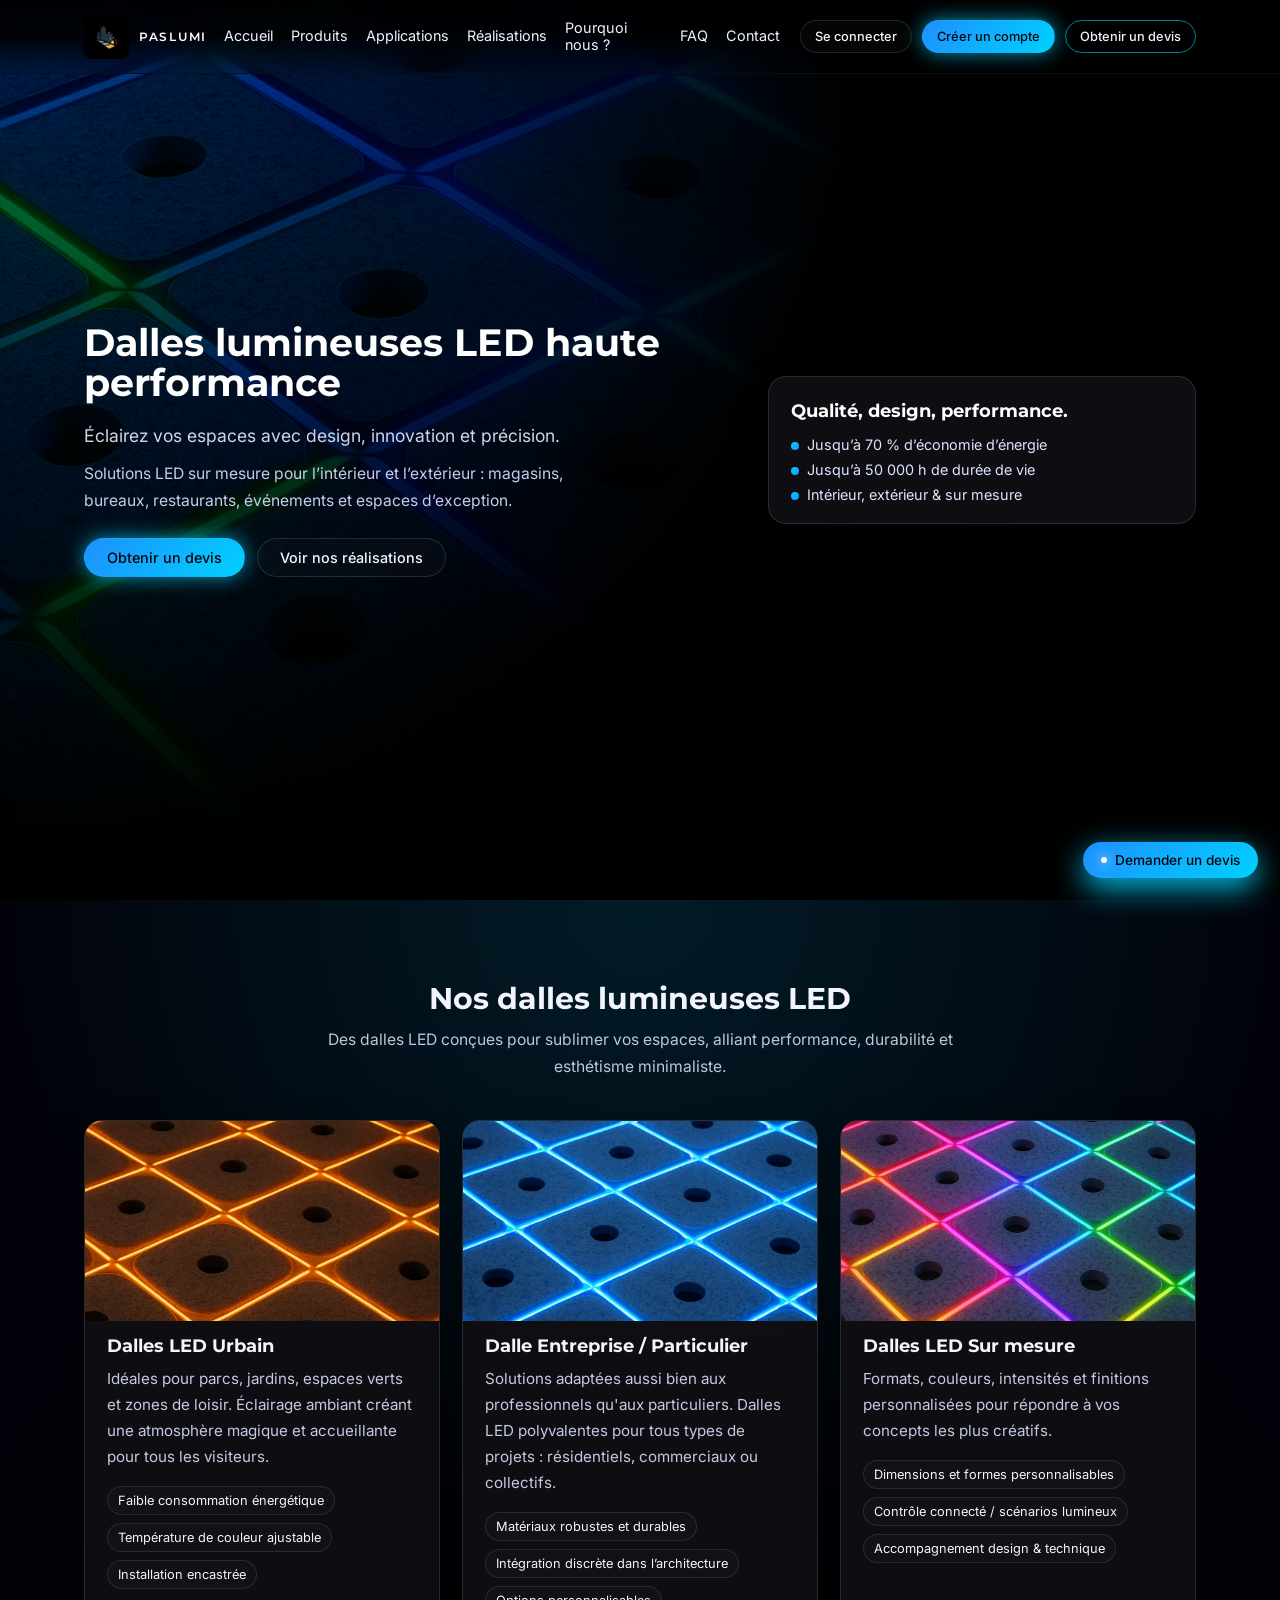
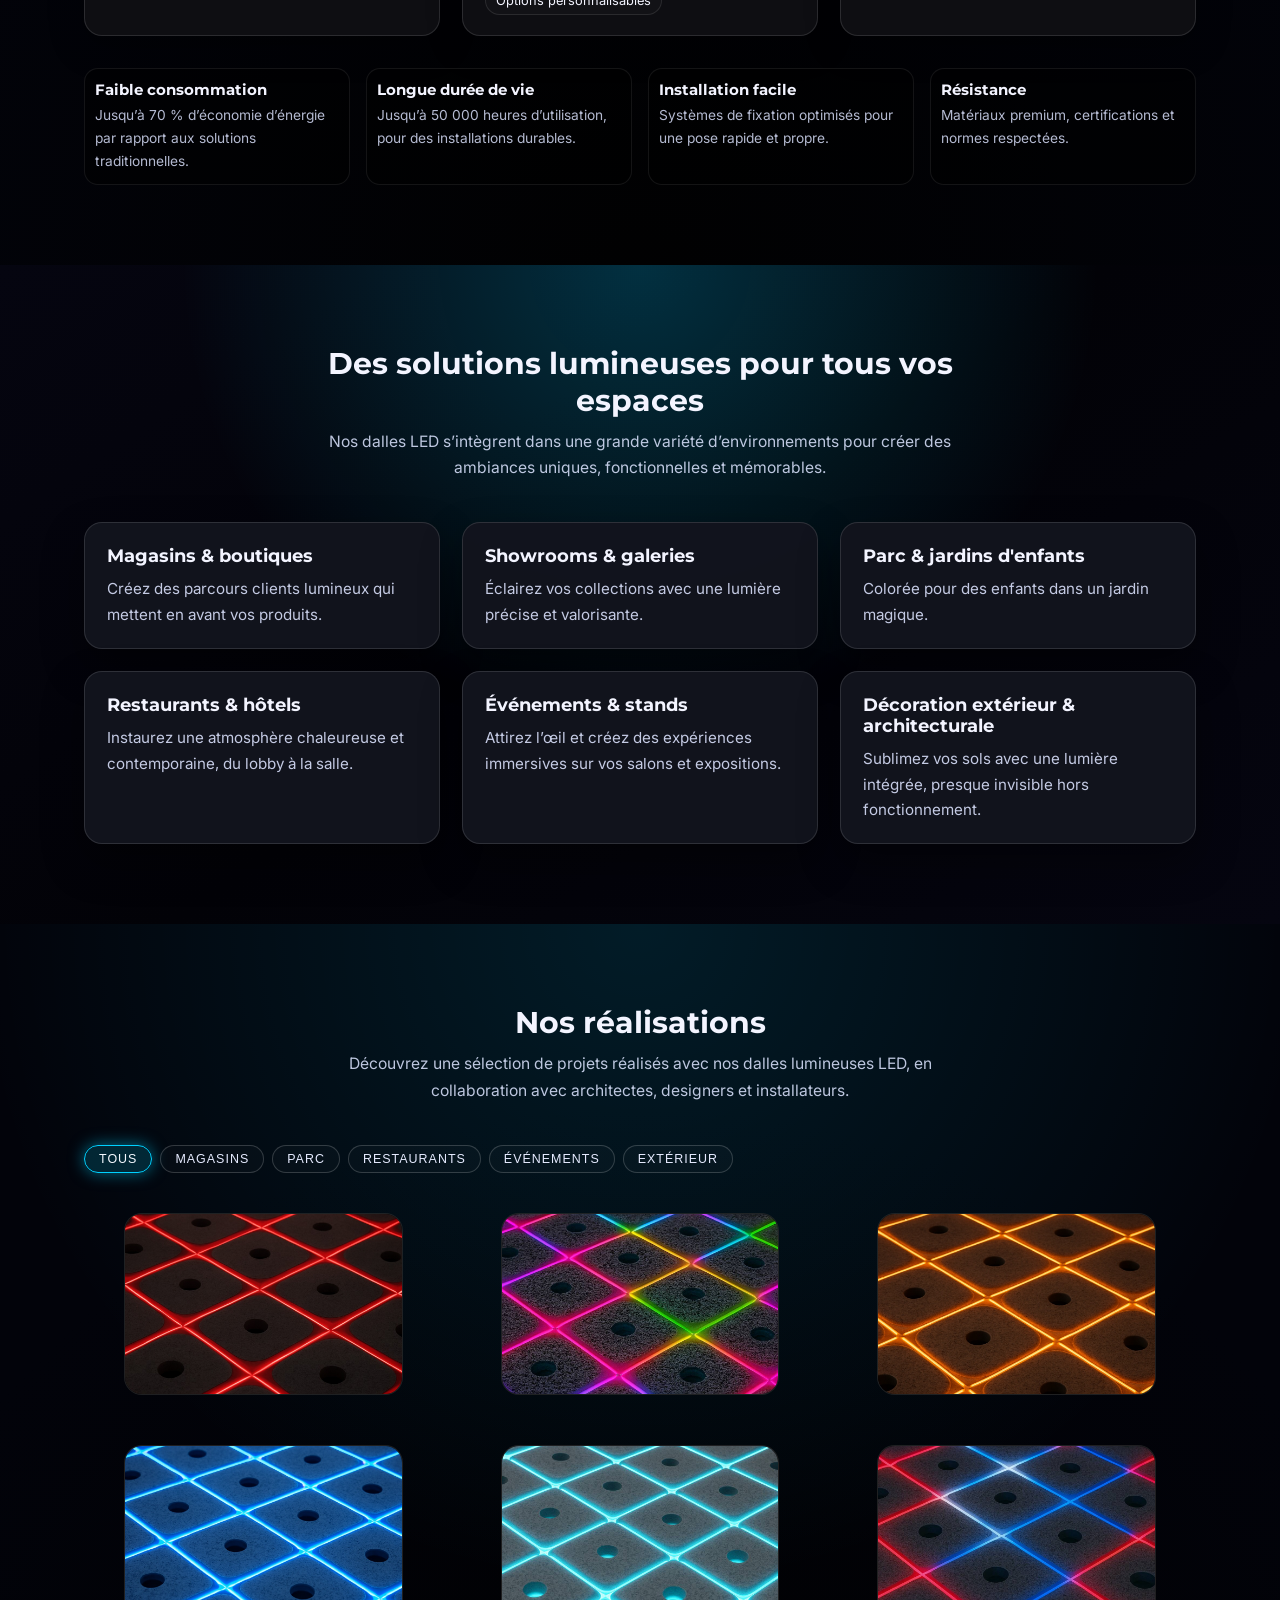
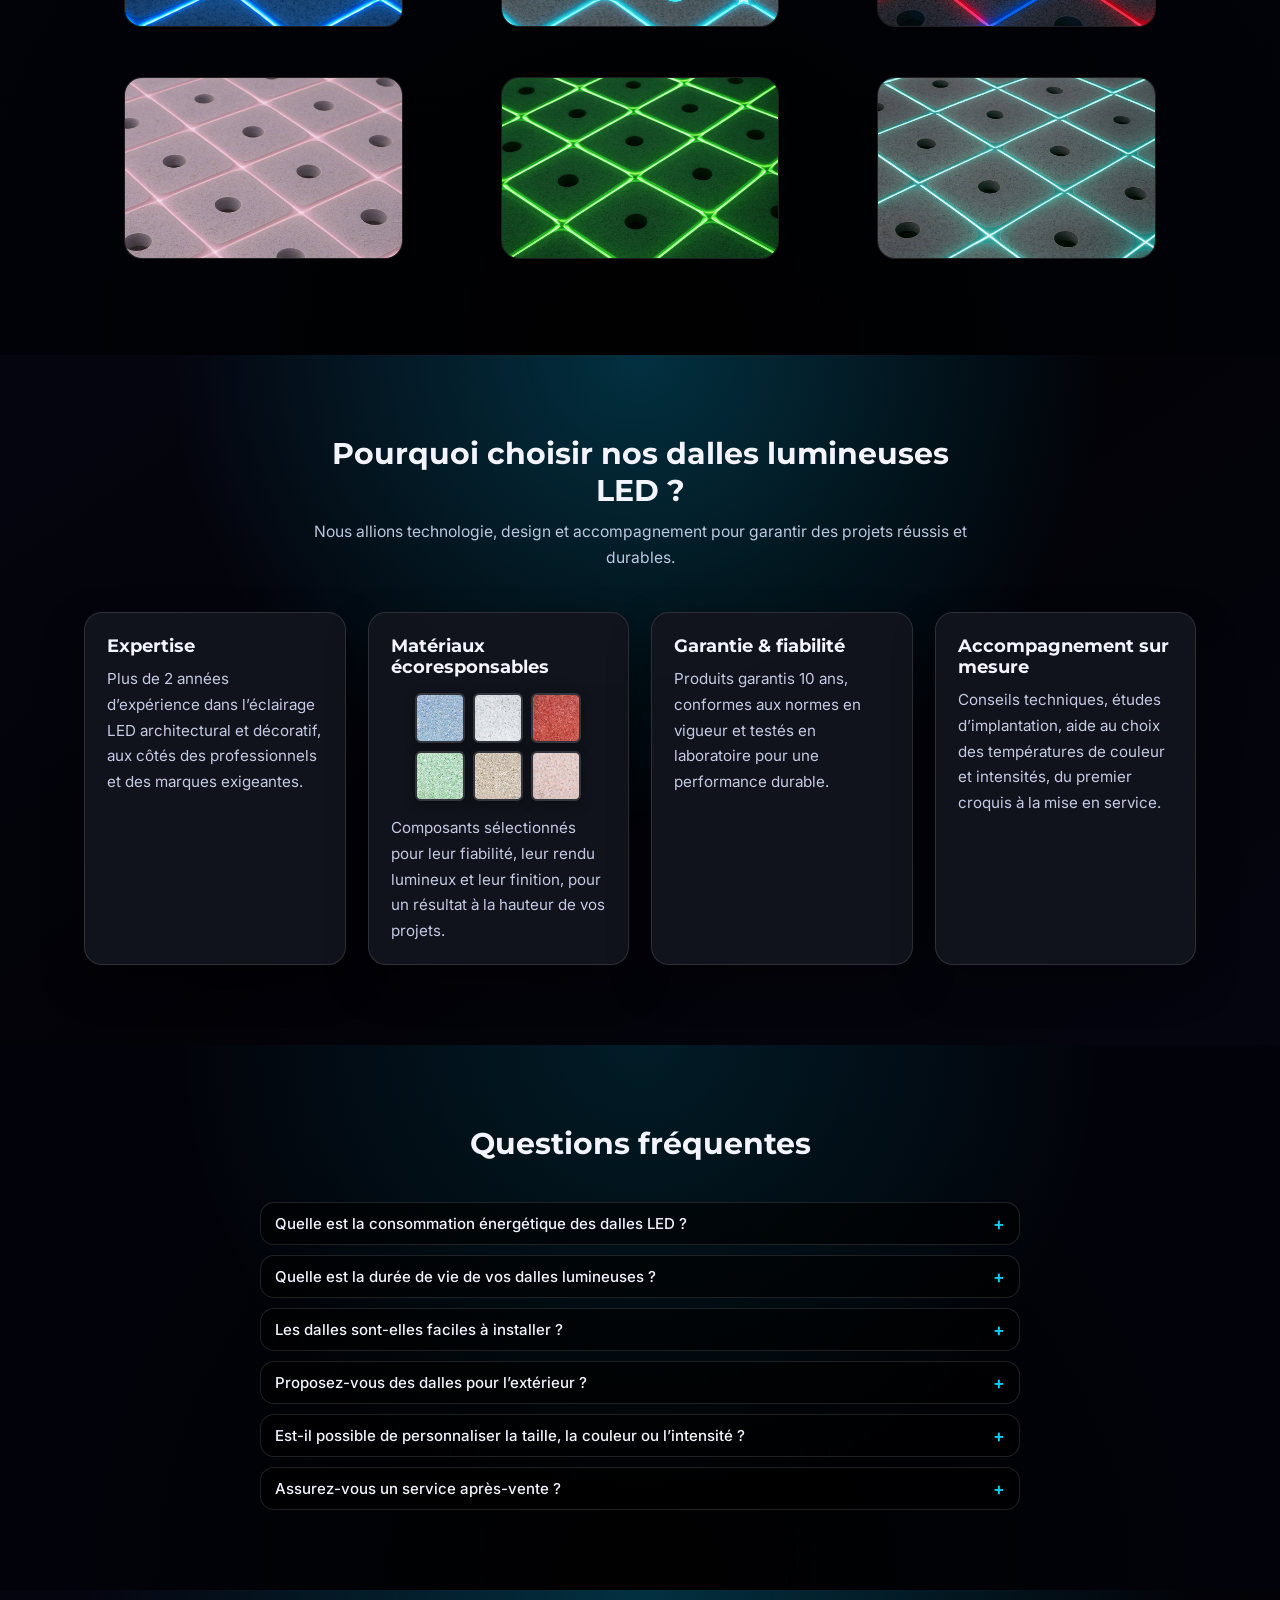
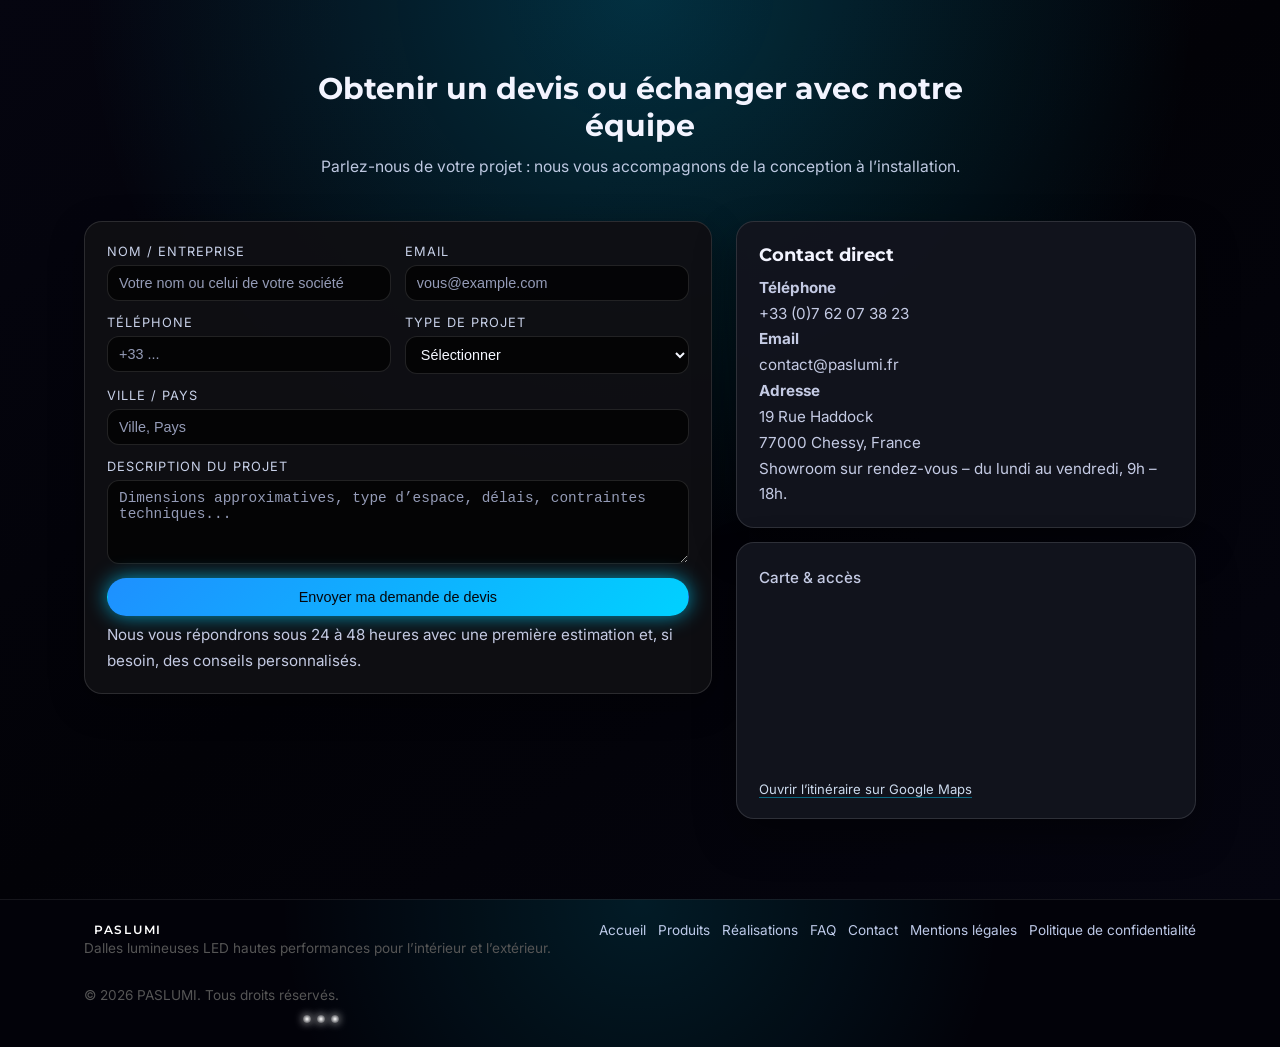
==== index.html @ 7cd40709 "swich repository" ====
<!DOCTYPE html>
<html lang="fr">
  <head>
    <meta charset="UTF-8" />
    <meta name="viewport" content="width=device-width, initial-scale=1.0" />
    <title>PASLUMI – Dalles lumineuses LED haute performance</title>
    <meta
      name="description"
      content="Dalles lumineuses LED haute performance pour l’intérieur et l’extérieur : design, innovation et économies d’énergie. Demandez votre devis sur mesure."
    />
    <link rel="preconnect" href="https://fonts.googleapis.com" />
    <link rel="preconnect" href="https://fonts.gstatic.com" crossorigin />
    <link
      href="https://fonts.googleapis.com/css2?family=Montserrat:wght@400;500;600;700&family=Inter:wght@300;400;500;600&display=swap"
      rel="stylesheet"
    />
    <link rel="stylesheet" href="styles.css" />
  </head>
  <body>
    <header class="site-header">
      <div class="container header-inner">
  <div class="logo">
        <img src="image/logov2.jpg" alt="PASLUMI Logo" class="logo-img" />
        <span class="logo-text">PASLUMI</span>
  </div>
        <nav class="main-nav">
          <a href="#hero">Accueil</a>
          <a href="#produits">Produits</a>
          <a href="#applications">Applications</a>
          <a href="#galerie">Réalisations</a>
          <a href="#pourquoi-nous">Pourquoi nous ?</a>
          <a href="#faq">FAQ</a>
          <a href="#contact">Contact</a>
          <div class="nav-actions">
            <a href="#" class="btn ghost full-width" data-auth-mode="login">Se connecter</a>
            <a href="#" class="btn primary full-width" data-auth-mode="signup">Créer un compte</a>
            <a href="#contact" class="btn primary-ghost full-width">Obtenir un devis</a>
          </div>
        </nav>
        <div class="header-actions">
          <a href="#" class="btn btn-small ghost" data-auth-mode="login">Se connecter</a>
          <a href="#" class="btn btn-small primary" data-auth-mode="signup">Créer un compte</a>
          <a href="#contact" class="btn btn-small primary-ghost">Obtenir un devis</a>
        </div>
        <button class="nav-toggle" aria-label="Ouvrir le menu">
          <span></span><span></span>
        </button>
      </div>
    </header>

    <main>
      <!-- Hero -->
      <section id="hero" class="hero">
        <div class="hero-overlay"></div>
        <div class="hero-media">
          <!-- Image suggestion: plafond de dalles LED modernes dans un showroom -->
        </div>
        <div class="container hero-content">
          <div class="hero-text">
            <h1>Dalles lumineuses LED haute performance</h1>
            <p class="hero-subtitle">
              Éclairez vos espaces avec design, innovation et précision.
            </p>
            <p class="hero-body">
              Solutions LED sur mesure pour l’intérieur et l’extérieur : magasins, bureaux,
              restaurants, événements et espaces d’exception.
            </p>
            <div class="hero-actions">
              <a href="#contact" class="btn primary">Obtenir un devis</a>
              <a href="#galerie" class="btn ghost">Voir nos réalisations</a>
            </div>
          </div>
          <div class="hero-highlight card">
            <h2>Qualité, design, performance.</h2>
            <ul>
              <li>Jusqu’à 70 % d’économie d’énergie</li>
              <li>Jusqu’à 50&nbsp;000 h de durée de vie</li>
              <li>Intérieur, extérieur &amp; sur mesure</li>
            </ul>
          </div>
        </div>
      </section>

      <!-- Produits -->
      <section id="produits" class="section">
        <div class="container">
          <header class="section-header">
            <h2>Nos dalles lumineuses LED</h2>
            <p>
              Des dalles LED conçues pour sublimer vos espaces, alliant performance, durabilité
              et esthétisme minimaliste.
            </p>
          </header>

          <div class="grid cards-3">
            <article class="card reveal">
              <div
                class="product-image"
                style="background-image: url('image/dalle-orange.jpg');"
              ></div>
              <h3>Dalles LED Urbain</h3>
              <p>
                Idéales pour parcs, jardins, espaces verts et zones de loisir. Éclairage
                ambiant créant une atmosphère magique et accueillante pour tous les visiteurs.
              </p>
              <ul class="pill-list">
                <li>Faible consommation énergétique</li>
                <li>Température de couleur ajustable</li>
                <li>Installation encastrée</li>
              </ul>
            </article>

            <article class="card reveal">
              <div
                class="product-image"
                style="background-image: url('image/dalle-bleu.jpg');"
              ></div>
              <h3>Dalle Entreprise / Particulier</h3>
              <p>
                Solutions adaptées aussi bien aux professionnels qu'aux particuliers. Dalles LED
                polyvalentes pour tous types de projets : résidentiels, commerciaux ou collectifs.
              </p>
              <ul class="pill-list">
                <li>Matériaux robustes et durables</li>
                <li>Intégration discrète dans l’architecture</li>
                <li>Options personnalisables</li>
              </ul>
            </article>

            <article class="card reveal">
              <div
                class="product-image"
                style="background-image: url('image/dalles-multicolor.jpg');"
              ></div>
              <h3>Dalles LED Sur mesure</h3>
              <p>
                Formats, couleurs, intensités et finitions personnalisées pour répondre à vos
                concepts les plus créatifs.
              </p>
              <ul class="pill-list">
                <li>Dimensions et formes personnalisables</li>
                <li>Contrôle connecté / scénarios lumineux</li>
                <li>Accompagnement design &amp; technique</li>
              </ul>
            </article>
          </div>

          <div class="advantages reveal">
            <div class="adv-item">
              <h4>Faible consommation</h4>
              <p>Jusqu’à 70 % d’économie d’énergie par rapport aux solutions traditionnelles.</p>
            </div>
            <div class="adv-item">
              <h4>Longue durée de vie</h4>
              <p>Jusqu’à 50&nbsp;000 heures d’utilisation, pour des installations durables.</p>
            </div>
            <div class="adv-item">
              <h4>Installation facile</h4>
              <p>Systèmes de fixation optimisés pour une pose rapide et propre.</p>
            </div>
            <div class="adv-item">
              <h4>Résistance</h4>
              <p>Matériaux premium, certifications et normes respectées.</p>
            </div>
          </div>
        </div>
      </section>

      <!-- Applications -->
      <section id="applications" class="section section-alt">
        <div class="container">
          <header class="section-header">
            <h2>Des solutions lumineuses pour tous vos espaces</h2>
            <p>
              Nos dalles LED s’intègrent dans une grande variété d’environnements pour créer des
              ambiances uniques, fonctionnelles et mémorables.
            </p>
          </header>

          <div class="grid cards-3">
            <article class="card soft reveal">
              <h3>Magasins &amp; boutiques</h3>
              <p>Créez des parcours clients lumineux qui mettent en avant vos produits.</p>
            </article>
            <article class="card soft reveal">
              <h3>Showrooms &amp; galeries</h3>
              <p>Éclairez vos collections avec une lumière précise et valorisante.</p>
            </article>
            <article class="card soft reveal">
              <h3>Parc &amp; jardins d'enfants</h3>
              <p>Colorée pour des enfants dans un jardin magique.</p>
            </article>
            <article class="card soft reveal">
              <h3>Restaurants &amp; hôtels</h3>
              <p>Instaurez une atmosphère chaleureuse et contemporaine, du lobby à la salle.</p>
            </article>
            <article class="card soft reveal">
              <h3>Événements &amp; stands</h3>
              <p>Attirez l’œil et créez des expériences immersives sur vos salons et expositions.</p>
            </article>
            <article class="card soft reveal">
              <h3>Décoration extérieur &amp; architecturale</h3>
              <p>
                Sublimez vos sols avec une lumière intégrée, presque invisible hors
                fonctionnement.
              </p>
            </article>
          </div>
        </div>
      </section>

      <!-- Galerie -->
      <section id="galerie" class="section">
        <div class="container">
          <header class="section-header">
            <h2>Nos réalisations</h2>
            <p>
              Découvrez une sélection de projets réalisés avec nos dalles lumineuses LED, en
              collaboration avec architectes, designers et installateurs.
            </p>
          </header>

          <div class="gallery-filters">
            <button class="filter-btn active" data-filter="all">Tous</button>
            <button class="filter-btn" data-filter="magasins">Magasins</button>
            <button class="filter-btn" data-filter="parc">Parc</button>
            <button class="filter-btn" data-filter="restaurants">Restaurants</button>
            <button class="filter-btn" data-filter="evenements">Événements</button>
            <button class="filter-btn" data-filter="exterieur">Extérieur</button>
          </div>

          <div class="gallery-grid">
            <!-- Image suggestions are described in alt texts -->
            <figure class="gallery-item reveal" data-category="magasins">
              <div class="gallery-img" style="background-image: url('image/dalle-rouge.jpg');"></div>
              <figcaption>
                <h3>Concept store </h3>
                <p>Dalles LED encastrée</p>
              </figcaption>
            </figure>
            <figure class="gallery-item reveal" data-category="parc">
              <div class="gallery-img" style="background-image: url('image/dalles-colorful.jpg');"></div>
              <figcaption>
                <h3>jardin d'enfants </h3>
                <p>Dalles LED Intérieur – Open space</p>
              </figcaption>
            </figure>
            <figure class="gallery-item reveal" data-category="restaurants">
              <div class="gallery-img" style="background-image: url('image/dalle-orange.jpg');"></div>
              <figcaption>
                <h3>Parc </h3>
                <p>Dalles LED Extérieur – Ambiance chaleureuse</p>
              </figcaption>
            </figure>
            <figure class="gallery-item reveal" data-category="restaurants">
              <div class="gallery-img" style="background-image: url('image/dalle-bleu.jpg');"></div>
              <figcaption>
                <h3>Restaurant contemporain </h3>
                <p>Dalles LED Extérieur – Ambiance bleu électrique</p>
              </figcaption>
            </figure>
            <figure class="gallery-item reveal" data-category="evenements">
              <div class="gallery-img" style="background-image: url('image/dalles-bleu-clair.jpg');"></div>
              <figcaption>
                <h3>Stand événementiel</h3>
                <p>Dalles LED Sur Mesure – Structure immersive</p>
              </figcaption>
            </figure>
            <figure class="gallery-item reveal" data-category="evenements">
              <div class="gallery-img" style="background-image: url('image/dalles-bleue-blanc-rouge.jpg');"></div>
              <figcaption>
                <h3>Événement – Ambiance fuchsia</h3>
                <p>Dalles LED Sur Mesure – Éclairage dynamique</p>
              </figcaption>
            </figure>
            <figure class="gallery-item reveal" data-category="evenements">
              <div class="gallery-img" style="background-image: url('image/dalles-rose.jpg');"></div>
              <figcaption>
                <h3>Événement – Ambiance rose</h3>
                <p>Dalles LED Sur Mesure – Atmosphère douce</p>
              </figcaption>
            </figure>
            <figure class="gallery-item reveal" data-category="exterieur">
              <div class="gallery-img" style="background-image: url('image/dalle-verte.jpg');"></div>
              <figcaption>
                <h3>Parvis lumineux – Hôtel</h3>
                <p>Dalles LED Extérieur – Mise en lumière architecturale</p>
              </figcaption>
            </figure>
            <figure class="gallery-item reveal" data-category="magasins">
              <div class="gallery-img" style="background-image: url('image/dalle-cyan.jpg');"></div>
              <figcaption>
                <h3>Parvis magasin </h3>
                <p>Dalles LED Intérieur – Lumière directionnelle</p>
              </figcaption>
            </figure>
          </div>
        </div>
      </section>

      <!-- Pourquoi nous choisir -->
      <section id="pourquoi-nous" class="section section-alt">
        <div class="container">
          <header class="section-header">
            <h2>Pourquoi choisir nos dalles lumineuses LED&nbsp;?</h2>
            <p>
              Nous allions technologie, design et accompagnement pour garantir des projets
              réussis et durables.
            </p>
          </header>

          <div class="grid cards-4">
            <article class="card soft reveal">
              <h3>Expertise</h3>
              <p>
                Plus de 2 années d’expérience dans l’éclairage LED architectural et décoratif,
                aux côtés des professionnels et des marques exigeantes.
              </p>
            </article>
            <article class="card soft reveal">
              <h3>Matériaux écoresponsables</h3>
              <div class="huitre-list">
                <div class="huitre-row">
                  <img src="image/huitre_bleue.jpg" alt="Huître bleue" class="huitre-thumb" />
                  <img src="image/huitre_blanche.jpg" alt="Huître blanche" class="huitre-thumb" />
                  <img src="image/huitre_rouge.jpg" alt="Huître rouge" class="huitre-thumb" />
                </div>
                <div class="huitre-row huitre-row-bottom">
                  <img src="image/huitre_verte.jpg" alt="Huître verte" class="huitre-thumb" />
                  <img src="image/huitre_beige.jpg" alt="Huître beige" class="huitre-thumb" />
                  <img src="image/huitre_rose.jpg" alt="Huître beige" class="huitre-thumb" />
                </div>
              </div>
              <p>
                Composants sélectionnés pour leur fiabilité, leur rendu lumineux et leur
                finition, pour un résultat à la hauteur de vos projets.
              </p>
            </article>
            <article class="card soft reveal">
              <h3>Garantie &amp; fiabilité</h3>
              <p>
                Produits garantis 10 ans, conformes aux normes en vigueur et testés en
                laboratoire pour une performance durable.
              </p>
            </article>
            <article class="card soft reveal">
              <h3>Accompagnement sur mesure</h3>
              <p>
                Conseils techniques, études d’implantation, aide au choix des températures de
                couleur et intensités, du premier croquis à la mise en service.
              </p>
            </article>
          </div>
        </div>
      </section>

      <!-- FAQ -->
      <section id="faq" class="section">
        <div class="container">
          <header class="section-header">
            <h2>Questions fréquentes</h2>
          </header>

          <div class="faq">
            <details class="faq-item">
              <summary>Quelle est la consommation énergétique des dalles LED&nbsp;?</summary>
              <p>
                Nos dalles LED consomment jusqu’à 70 % d’énergie en moins que les éclairages
                traditionnels, tout en offrant une lumière plus homogène et plus confortable.
              </p>
            </details>

            <details class="faq-item">
              <summary>Quelle est la durée de vie de vos dalles lumineuses&nbsp;?</summary>
              <p>
                Nos produits affichent une durée de vie moyenne jusqu’à 50&nbsp;000 heures, soit
                plusieurs années d’utilisation en fonction du temps et de l’intensité de
                fonctionnement.
              </p>
            </details>

            <details class="faq-item">
              <summary>Les dalles sont-elles faciles à installer&nbsp;?</summary>
              <p>
                Oui, nos systèmes sont conçus pour une installation rapide. Nous fournissons des
                notices détaillées et, si nécessaire, nous pouvons vous orienter vers des
                partenaires installateurs.
              </p>
            </details>

            <details class="faq-item">
              <summary>Proposez-vous des dalles pour l’extérieur&nbsp;?</summary>
              <p>
                Oui, nous proposons des modèles spécifiquement conçus pour l’extérieur,
                résistants à l’eau, à la poussière et aux variations de température (normes IP
                adaptées).
              </p>
            </details>

            <details class="faq-item">
              <summary>
                Est-il possible de personnaliser la taille, la couleur ou l’intensité&nbsp;?
              </summary>
              <p>
                Tout à fait. Nos solutions sur mesure permettent d’adapter les dimensions,
                finitions, températures de couleur et systèmes de pilotage (dimmable, scénarios
                lumineux, etc.).
              </p>
            </details>

            <details class="faq-item">
              <summary>Assurez-vous un service après-vente&nbsp;?</summary>
              <p>
                Oui, nous proposons un accompagnement complet : conseil, suivi de projet et
                support après installation.
              </p>
            </details>
          </div>
        </div>
      </section>

      <!-- Contact -->
      <section id="contact" class="section section-alt">
        <div class="container">
          <header class="section-header">
            <h2>Obtenir un devis ou échanger avec notre équipe</h2>
            <p>
              Parlez-nous de votre projet : nous vous accompagnons de la conception à
              l’installation.
            </p>
          </header>

          <div class="contact-layout">
            <form class="contact-form card">
              <div class="form-row">
                <div class="form-field">
                  <label for="name">Nom / Entreprise</label>
                  <input id="name" type="text" placeholder="Votre nom ou celui de votre société" />
                </div>
                <div class="form-field">
                  <label for="email">Email</label>
                  <input id="email" type="email" placeholder="vous@example.com" />
                </div>
              </div>
              <div class="form-row">
                <div class="form-field">
                  <label for="phone">Téléphone</label>
                  <input id="phone" type="tel" placeholder="+33 ..." />
                </div>
                <div class="form-field">
                  <label for="project-type">Type de projet</label>
                  <select id="project-type">
                    <option value="">Sélectionner</option>
                    <option>Magasin</option>
                    <option>Parc</option>
                    <option>Restaurant</option>
                    <option>Événement</option>
                    <option>Extérieur</option>
                    <option>Autre</option>
                  </select>
                </div>
              </div>

              <div class="form-row">
                <div class="form-field">
                  <label for="city">Ville / Pays</label>
                  <input id="city" type="text" placeholder="Ville, Pays" />
                </div>
              </div>

              <div class="form-row">
                <div class="form-field">
                  <label for="message">Description du projet</label>
                  <textarea
                    id="message"
                    rows="4"
                    placeholder="Dimensions approximatives, type d’espace, délais, contraintes techniques..."
                  ></textarea>
                </div>
              </div>

              <button type="submit" class="btn primary full-width">
                Envoyer ma demande de devis
              </button>
              <p class="form-note">
                Nous vous répondrons sous 24 à 48 heures avec une première estimation et, si
                besoin, des conseils personnalisés.
              </p>
            </form>

            <div class="contact-info">
              <div class="card soft">
                <h3>Contact direct</h3>
                <p><strong>Téléphone</strong><br />+33 (0)7 62 07 38 23 </p>
                <p><strong>Email</strong><br />contact@paslumi.fr</p>
                <p>
                  <strong>Adresse</strong><br />
                  19 Rue Haddock <br />
                  77000 Chessy, France
                </p>
                <p class="small">
                  Showroom sur rendez-vous – du lundi au vendredi, 9h – 18h.
                </p>
              </div>
              <div class="map-placeholder card soft">
                <p class="map-title">Carte &amp; accès</p>
                <iframe
                  class="map-embed"
                  title="Carte PASLUMI - 19 Rue Haddock, 77000 Chessy"
                  loading="lazy"
                  referrerpolicy="no-referrer-when-downgrade"
                  src="https://www.google.com/maps?q=19+Rue+Haddock,+77000+Chessy,+France&output=embed"
                ></iframe>
                <a
                  class="map-link"
                  href="https://www.google.com/maps?q=19+Rue+Haddock,+77000+Chessy,+France"
                  target="_blank"
                  rel="noopener noreferrer"
                  >Ouvrir l’itinéraire sur Google Maps</a
                >
              </div>
            </div>
          </div>
        </div>

        <a href="#contact" class="floating-cta">Demander un devis</a>
      </section>
    </main>

    <div class="auth-modal" id="auth-modal" aria-hidden="true" data-open="false">
      <div class="auth-dialog card">
        <button type="button" class="auth-close" aria-label="Fermer la fenêtre">&times;</button>
        <div class="auth-tabs">
          <button type="button" class="auth-tab active" data-mode="login">Connexion</button>
          <button type="button" class="auth-tab" data-mode="signup">Créer un compte</button>
        </div>
        <form class="auth-form" id="auth-form" autocomplete="on">
          <div class="form-field auth-field auth-field-name is-hidden">
            <label for="auth-name">Nom complet</label>
            <input id="auth-name" type="text" name="username" placeholder="Prénom Nom" />
          </div>
          <div class="form-field auth-field">
            <label for="auth-email">Email</label>
            <input id="auth-email" type="email" name="email" placeholder="vous@example.com" required />
          </div>
          <div class="form-field auth-field">
            <label for="auth-password">Mot de passe</label>
            <input
              id="auth-password"
              type="password"
              name="password"
              placeholder="8 caractères ou plus"
              required
            />
          </div>
          <div class="form-field auth-field auth-field-confirm is-hidden">
            <label for="auth-confirm">Confirmer le mot de passe</label>
            <input
              id="auth-confirm"
              type="password"
              name="confirm"
              placeholder="Répétez votre mot de passe"
            />
          </div>
          <p id="auth-subtitle" class="small">Accédez à votre espace client.</p>
          <button type="submit" class="btn primary full-width" id="auth-submit">Se connecter</button>
          <p id="auth-hint" class="small auth-hint">
            Mot de passe oublié ? Contactez support@paslumi.fr.
          </p>
        </form>
      </div>
    </div>

    <footer class="site-footer">
      <div class="container footer-inner">
        <div class="footer-brand">
          <div class="logo">
            <span class="logo-mark"></span>
            <span class="logo-text">PASLUMI</span>
          </div>
          <p class="small">
            Dalles lumineuses LED hautes performances pour l’intérieur et l’extérieur.
          </p>
        </div>
        <div class="footer-links">
          <a href="#hero">Accueil</a>
          <a href="#produits">Produits</a>
          <a href="#galerie">Réalisations</a>
          <a href="#faq">FAQ</a>
          <a href="#contact">Contact</a>
          <a href="#">Mentions légales</a>
          <a href="#">Politique de confidentialité</a>
        </div>
        <div class="footer-meta">
          <p class="small">© <span id="year"></span> PASLUMI. Tous droits réservés.</p>
          <div class="socials">
            <span class="social-dot"></span>
            <span class="social-dot"></span>
            <span class="social-dot"></span>
          </div>
        </div>
      </div>
    </footer>

    <script src="script.js"></script>
  </body>
</html>
---- styles.css ----
:root {
  --bg-main: #f7f8fb;
  --bg-alt: #ffffff;
  --bg-hero-overlay: rgba(0, 0, 0, 0.42);
  --text-main: #111111;
  --text-muted: #555555;
  --border-subtle: rgba(255, 255, 255, 0.12);
  --accent: #00d1ff;
  --accent-soft: rgba(0, 209, 255, 0.16);
  --accent-strong: #1e90ff;
  --surface: rgba(15, 15, 20, 0.94);
  --surface-soft: rgba(18, 20, 30, 0.96);
  --radius-lg: 18px;
  --radius-md: 12px;
  --radius-pill: 999px;
  --shadow-soft: 0 18px 45px rgba(0, 0, 0, 0.38);
  --shadow-subtle: 0 10px 35px rgba(0, 0, 0, 0.32);
  --transition-fast: 0.18s ease-out;
  --transition-med: 0.3s ease-out;
  
  /* Variables pour les Couleurs du logo Paslumi */
  --color-dark-blue: #2c4460;
  --color-light-blue: #8fa0b5;
  --color-gold: #c3a466;
  --color-text: #e0efff;
}

*,
*::before,
*::after {
  box-sizing: border-box;
}

html,
body {
  margin: 0;
  padding: 0;
  font-family: 'Inter', system-ui, -apple-system, BlinkMacSystemFont, 'Segoe UI', sans-serif;
  color: var(--text-main);
  background: radial-gradient(circle at top left, #1b1d2b 0, #05060a 40%, #000000 100%);
  scroll-behavior: smooth;
}

body {
  min-height: 100vh;
}

img {
  max-width: 100%;
  display: block;
  border-radius: 12px;
}

a {
  text-decoration: none;
  color: inherit;
}

.container {
  width: 100%;
  max-width: 1160px;
  padding: 0 24px;
  margin: 0 auto;
}

h1,
h2,
h3,
h4 {
  font-family: 'Montserrat', system-ui, sans-serif;
  margin: 0;
}

p {
  margin: 0;
  line-height: 1.7;
}

.small {
  font-size: 0.85rem;
  color: var(--text-muted);
}

/* Header */

.site-header {
  position: fixed;
  top: 0;
  left: 0;
  right: 0;
  z-index: 100;
  backdrop-filter: blur(20px);
  background: linear-gradient(
    to bottom,
    rgba(0, 0, 0, 0.94),
    rgba(0, 0, 0, 0.86),
    transparent
  );
  border-bottom: 1px solid rgba(255, 255, 255, 0.05);
}

.header-inner {
  display: flex;
  align-items: center;
  justify-content: space-between;
  padding: 14px 24px;
  gap: 20px;
}

.logo {
  display: flex;
  align-items: center;
  gap: 10px;
}

.logo-img {
  width: 45px;
  height: 45px;
  object-fit: contain;
  border-radius: 8px;
}

.logo-text {
  font-family: 'Montserrat', system-ui, sans-serif;
  font-weight: 600;
  color: #ffffff;
  letter-spacing: 0.14em;
  text-transform: uppercase;
  font-size: 0.78rem;
}

.main-nav {
  display: flex;
  align-items: center;
  gap: 18px;
  font-size: 0.9rem;
  color: #f1f3fa;
}

.main-nav a {
  position: relative;
  padding-bottom: 2px;
}

.main-nav a::after {
  content: '';
  position: absolute;
  left: 0;
  bottom: 0;
  width: 0;
  height: 1px;
  background: linear-gradient(to right, var(--accent), var(--accent-strong));
  transition: width var(--transition-fast);
}

.main-nav a:hover::after {
  width: 100%;
}

.btn {
  display: inline-flex;
  align-items: center;
  justify-content: center;
  border-radius: var(--radius-pill);
  padding: 10px 22px;
  font-size: 0.9rem;
  font-weight: 500;
  border: 1px solid transparent;
  cursor: pointer;
  transition: background var(--transition-fast), color var(--transition-fast),
    border-color var(--transition-fast), box-shadow var(--transition-fast), transform 0.15s ease-out;
  white-space: nowrap;
}

.btn.primary {
  background: linear-gradient(135deg, var(--accent-strong), var(--accent));
  color: #05060b;
  box-shadow: 0 0 20px rgba(0, 209, 255, 0.7);
}

.btn.primary:hover {
  transform: translateY(-1px);
  box-shadow: 0 0 25px rgba(0, 209, 255, 0.9);
}

.btn.ghost {
  background: rgba(255, 255, 255, 0.02);
  color: #f5f5ff;
  border-color: rgba(255, 255, 255, 0.12);
}

.btn.ghost:hover {
  background: rgba(255, 255, 255, 0.06);
}

.btn.primary-ghost {
  background: transparent;
  color: #f1f3ff;
  border-color: rgba(0, 209, 255, 0.6);
}

.btn.primary-ghost:hover {
  background: rgba(0, 209, 255, 0.1);
  box-shadow: 0 0 16px rgba(0, 209, 255, 0.6);
}

.btn-small {
  padding: 8px 16px;
  font-size: 0.8rem;
}

.btn.full-width {
  width: 100%;
}

.nav-toggle {
  display: none;
  background: none;
  border: none;
  padding: 6px;
  cursor: pointer;
}

.nav-toggle span {
  display: block;
  width: 20px;
  height: 2px;
  background: #ffffff;
  border-radius: 999px;
  margin: 4px 0;
  transition: transform var(--transition-fast), opacity var(--transition-fast);
}

.header-actions {
  display: flex;
  align-items: center;
  gap: 10px;
}

.header-actions .btn {
  padding-inline: 14px;
}

.nav-actions {
  display: none;
  width: 100%;
  flex-direction: column;
  gap: 8px;
  padding-top: 10px;
  border-top: 1px solid rgba(255, 255, 255, 0.12);
}

.nav-actions .btn {
  width: 100%;
}

/* Hero */

.hero {
  position: relative;
  min-height: 100vh;
  display: flex;
  align-items: center;
  color: #ffffff;
  padding-top: 80px;
  padding-bottom: 80px;
  overflow: hidden;
}

.hero-media {
  position: absolute;
  inset: 0;
  background-image: url('image/dalles-multicolor.jpg'),
    radial-gradient(circle at top left, rgba(0, 209, 255, 0.35), transparent 55%),
    radial-gradient(circle at bottom right, rgba(0, 0, 0, 0.9), #000000 70%),
    linear-gradient(to bottom right, #080816, #050508);
  background-size: cover, cover, cover, cover;
  background-position: center, center, center, center;
  background-blend-mode: overlay, normal, normal, normal;
  filter: saturate(1.2);
}

.hero-overlay {
  position: absolute;
  inset: 0;
  background: radial-gradient(circle at top right, rgba(0, 209, 255, 0.4), transparent 55%),
    linear-gradient(to bottom, rgba(0, 0, 0, 0.9), rgba(0, 0, 0, 0.7), rgba(0, 0, 0, 0.95));
  mix-blend-mode: soft-light;
}

.hero::before {
  content: '';
  position: absolute;
  inset: 40px 18px auto;
  height: 220px;
  border-radius: 999px;
  background: radial-gradient(circle at top, rgba(255, 255, 255, 0.28), transparent 55%);
  opacity: 0.24;
  filter: blur(8px);
}

.hero-content {
  position: relative;
  z-index: 1;
  display: grid;
  grid-template-columns: minmax(0, 2.1fr) minmax(0, 1.4fr);
  align-items: center;
  gap: 42px;
}

.hero-text h1 {
  font-size: clamp(2.4rem, 3vw, 3.1rem);
  line-height: 1.05;
  margin-bottom: 18px;
}

.hero-subtitle {
  font-size: 1.1rem;
  color: rgba(232, 235, 255, 0.9);
  margin-bottom: 10px;
}

.hero-body {
  font-size: 0.98rem;
  color: rgba(215, 221, 255, 0.92);
  max-width: 520px;
}

.hero-actions {
  display: flex;
  flex-wrap: wrap;
  gap: 12px;
  margin-top: 24px;
}

.hero-highlight {
  background: radial-gradient(circle at top left, rgba(0, 209, 255, 0.12), transparent 55%),
    var(--surface);
  border-radius: 22px;
  box-shadow: var(--shadow-soft);
  padding: 24px 24px 22px;
  border: 1px solid rgba(255, 255, 255, 0.12);
}

.hero-highlight h2 {
  font-size: 1.15rem;
  margin-bottom: 14px;
}

.hero-highlight ul {
  list-style: none;
  padding: 0;
  margin: 0;
  display: flex;
  flex-direction: column;
  gap: 8px;
  font-size: 0.9rem;
  color: #dce4ff;
}

.hero-highlight li::before {
  content: '';
  display: inline-block;
  width: 8px;
  height: 8px;
  border-radius: 999px;
  background: linear-gradient(135deg, var(--accent), var(--accent-strong));
  margin-right: 8px;
}

/* Sections */

.section {
  padding: 80px 0;
  color: #f3f4ff;
  background: radial-gradient(circle at top, rgba(0, 209, 255, 0.12), transparent 55%),
    radial-gradient(circle at bottom, rgba(0, 0, 0, 0.9), #02030a 70%);
}

.section-alt {
  background: radial-gradient(circle at top, rgba(0, 209, 255, 0.22), transparent 50%),
    linear-gradient(145deg, #050510, #020207, #050510);
}

.section-header {
  text-align: center;
  max-width: 660px;
  margin: 0 auto 40px;
}

.section-header h2 {
  font-size: 1.9rem;
  margin-bottom: 10px;
}

.section-header p {
  color: rgba(220, 228, 255, 0.86);
  font-size: 0.98rem;
}

.grid {
  display: grid;
  gap: 22px;
}

.cards-3 {
  grid-template-columns: repeat(3, minmax(0, 1fr));
}

.cards-4 {
  grid-template-columns: repeat(4, minmax(0, 1fr));
}

.card {
  background: var(--surface);
  border-radius: var(--radius-lg);
  padding: 22px 22px 20px;
  border: 1px solid var(--border-subtle);
  box-shadow: var(--shadow-subtle);
}

.card.soft {
  background: var(--surface-soft);
  box-shadow: 0 18px 40px rgba(0, 0, 0, 0.4);
}

.card h3 {
  font-size: 1.1rem;
  margin-bottom: 10px;
}

.product-image {
  width: calc(100% + 44px);
  height: 200px;
  margin: -22px -22px 14px -22px;
  border-radius: 16px 16px 0 0;
  background-size: cover;
  background-position: center;
  background-repeat: no-repeat;
}

.card p {
  font-size: 0.95rem;
  color: rgba(221, 228, 255, 0.88);
}

.pill-list {
  list-style: none;
  padding: 0;
  margin: 16px 0 0;
  display: flex;
  flex-wrap: wrap;
  gap: 8px;
}

.pill-list li {
  font-size: 0.8rem;
  padding: 6px 10px;
  border-radius: 999px;
  background: rgba(255, 255, 255, 0.02);
  border: 1px solid rgba(255, 255, 255, 0.1);
}

.advantages {
  margin-top: 32px;
  display: grid;
  gap: 16px;
  grid-template-columns: repeat(4, minmax(0, 1fr));
}

.adv-item {
  padding: 12px 10px 10px;
  background: rgba(0, 0, 0, 0.48);
  border-radius: 14px;
  border: 1px solid rgba(255, 255, 255, 0.08);
}

.adv-item h4 {
  font-size: 0.92rem;
  margin-bottom: 5px;
}

.adv-item p {
  font-size: 0.86rem;
  color: rgba(220, 227, 255, 0.82);
}

/* Galerie */

.gallery-filters {
  display: flex;
  flex-wrap: wrap;
  gap: 8px;
  margin-bottom: 24px;
}

.filter-btn {
  border-radius: var(--radius-pill);
  border: 1px solid rgba(255, 255, 255, 0.18);
  padding: 6px 14px;
  font-size: 0.78rem;
  text-transform: uppercase;
  letter-spacing: 0.08em;
  background: rgba(255, 255, 255, 0.02);
  color: #e6ebff;
  cursor: pointer;
  transition: background var(--transition-fast), border-color var(--transition-fast),
    color var(--transition-fast), box-shadow var(--transition-fast);
}

.filter-btn.active {
  background: var(--accent-soft);
  border-color: var(--accent);
  color: #f4f9ff;
  box-shadow: 0 0 16px rgba(0, 209, 255, 0.5);
}

.gallery-grid {
  display: grid;
  grid-template-columns: repeat(3, minmax(0, 1fr));
  gap: 18px;
}

.gallery-item {
  position: relative;
  border-radius: 18px;
  overflow: hidden;
  background: rgba(0, 0, 0, 0.7);
  border: 1px solid rgba(255, 255, 255, 0.12);
  cursor: pointer;
}

.gallery-img {
  position: relative;
  height: 180px;
  background-size: cover;
  background-position: center;
  background-repeat: no-repeat;
  border-radius: 14px;
}

.placeholder-img {
  background-image: linear-gradient(
      135deg,
      rgba(255, 255, 255, 0.15),
      rgba(0, 209, 255, 0.08)
    ),
    radial-gradient(circle at top left, rgba(0, 209, 255, 0.5), transparent 55%),
    radial-gradient(circle at bottom right, rgba(0, 0, 0, 0.9), #020205 70%);
  background-size: cover;
  background-position: center;
}

.gallery-item::after {
  content: '';
  position: absolute;
  inset: 0;
  background: linear-gradient(to top, rgba(0, 0, 0, 0.85), transparent 55%);
  opacity: 0;
  transition: opacity var(--transition-med);
}

.gallery-item:hover::after {
  opacity: 1;
}

.gallery-item figcaption {
  position: absolute;
  inset: auto 12px 10px 12px;
  z-index: 1;
  transform: translateY(8px);
  opacity: 0;
  transition: transform var(--transition-med), opacity var(--transition-med);
}

.gallery-item h3 {
  font-size: 0.96rem;
  margin-bottom: 3px;
}

.gallery-item p {
  font-size: 0.8rem;
  color: rgba(210, 222, 255, 0.9);
}

.gallery-item:hover figcaption {
  transform: translateY(0);
  opacity: 1;
}

/* FAQ */

.faq {
  max-width: 760px;
  margin: 0 auto;
  display: flex;
  flex-direction: column;
  gap: 10px;
}

.faq-item {
  border-radius: 14px;
  background: rgba(0, 0, 0, 0.6);
  border: 1px solid rgba(255, 255, 255, 0.12);
  padding: 10px 14px;
}

.faq-item summary {
  list-style: none;
  cursor: pointer;
  font-weight: 500;
  font-size: 0.94rem;
  display: flex;
  align-items: center;
  justify-content: space-between;
  gap: 16px;
}

.faq-item summary::-webkit-details-marker {
  display: none;
}

.faq-item summary::after {
  content: '+';
  font-weight: 600;
  font-size: 1.1rem;
  color: var(--accent);
  flex-shrink: 0;
}

.faq-item[open] summary::after {
  content: '–';
}

.faq-item p {
  margin-top: 8px;
  font-size: 0.9rem;
  color: rgba(220, 228, 255, 0.86);
}

/* Contact */

.contact-layout {
  display: grid;
  grid-template-columns: minmax(0, 1.5fr) minmax(0, 1.1fr);
  gap: 24px;
  align-items: flex-start;
}

.contact-form .form-row {
  display: flex;
  gap: 14px;
  margin-bottom: 14px;
}

.form-field {
  flex: 1;
  display: flex;
  flex-direction: column;
  gap: 6px;
}

.form-field label {
  font-size: 0.8rem;
  text-transform: uppercase;
  letter-spacing: 0.08em;
  color: rgba(219, 229, 255, 0.9);
}

input,
select,
textarea {
  border-radius: 12px;
  border: 1px solid rgba(255, 255, 255, 0.12);
  padding: 9px 11px;
  font-size: 0.9rem;
  background: rgba(0, 0, 0, 0.7);
  color: #f5f7ff;
  outline: none;
  transition: border-color var(--transition-fast), box-shadow var(--transition-fast),
    background var(--transition-fast), transform var(--transition-fast);
}

input::placeholder,
textarea::placeholder {
  color: rgba(185, 194, 228, 0.8);
}

input:focus,
select:focus,
textarea:focus {
  border-color: var(--accent);
  box-shadow: 0 0 0 1px rgba(0, 209, 255, 0.5);
  background: rgba(0, 0, 0, 0.9);
  transform: translateY(-0.5px);
}

.form-note {
  margin-top: 6px;
  font-size: 0.8rem;
  color: rgba(208, 219, 255, 0.84);
}

.contact-info {
  display: flex;
  flex-direction: column;
  gap: 14px;
}

.map-placeholder {
  text-align: left;
}

.map-title {
  font-size: 0.95rem;
  font-weight: 500;
  margin-bottom: 4px;
}

.map-embed {
  width: 100%;
  height: 170px;
  border: 0;
  border-radius: 12px;
  display: block;
  margin-top: 10px;
}

.map-link {
  display: inline-flex;
  margin-top: 10px;
  font-size: 0.82rem;
  color: rgba(220, 235, 255, 0.92);
  border-bottom: 1px solid rgba(0, 209, 255, 0.45);
}

.map-link:hover {
  color: #ffffff;
  border-bottom-color: var(--accent);
}

.floating-cta {
  position: fixed;
  right: 22px;
  bottom: 22px;
  z-index: 35;
  border-radius: var(--radius-pill);
  padding: 10px 18px;
  background: linear-gradient(135deg, var(--accent-strong), var(--accent));
  color: #050509;
  font-size: 0.85rem;
  font-weight: 500;
  box-shadow: 0 10px 30px rgba(0, 209, 255, 0.9);
  display: inline-flex;
  align-items: center;
  justify-content: center;
  gap: 8px;
}

.floating-cta::before {
  content: '';
  width: 6px;
  height: 6px;
  border-radius: 999px;
  background: #ffffff;
  box-shadow: 0 0 12px #ffffff;
}

.floating-cta:hover {
  transform: translateY(-1px);
}

/* Auth modal */

.auth-modal {
  position: fixed;
  inset: 0;
  background: rgba(0, 0, 0, 0.8);
  display: flex;
  align-items: center;
  justify-content: center;
  opacity: 0;
  pointer-events: none;
  transition: opacity var(--transition-med);
  z-index: 60;
  padding: 16px;
}

.auth-modal[data-open='true'] {
  opacity: 1;
  pointer-events: auto;
}

.auth-dialog {
  width: min(420px, 96vw);
  position: relative;
  background: var(--surface);
  border: 1px solid rgba(255, 255, 255, 0.14);
  box-shadow: 0 18px 40px rgba(0, 0, 0, 0.75);
  padding: 20px 18px 18px;
}

.auth-close {
  position: absolute;
  top: 10px;
  right: 10px;
  background: rgba(255, 255, 255, 0.06);
  border: 1px solid rgba(255, 255, 255, 0.12);
  color: #f7f8ff;
  border-radius: 10px;
  width: 32px;
  height: 32px;
  cursor: pointer;
}

.auth-tabs {
  display: flex;
  gap: 8px;
  margin-bottom: 12px;
}

.auth-tab {
  flex: 1;
  border-radius: var(--radius-md);
  border: 1px solid rgba(255, 255, 255, 0.12);
  background: rgba(255, 255, 255, 0.04);
  color: #f5f6ff;
  padding: 10px 12px;
  cursor: pointer;
  font-weight: 600;
  transition: background var(--transition-fast), border-color var(--transition-fast),
    box-shadow var(--transition-fast);
}

.auth-tab.active {
  border-color: var(--accent);
  box-shadow: 0 0 14px rgba(0, 209, 255, 0.45);
  background: linear-gradient(135deg, rgba(0, 209, 255, 0.12), rgba(0, 209, 255, 0.04));
}

.auth-form {
  display: flex;
  flex-direction: column;
  gap: 10px;
}

.auth-form .form-field label {
  letter-spacing: 0.06em;
}

.auth-hint {
  color: rgba(210, 220, 255, 0.82);
  margin-top: 2px;
}

.is-hidden {
  display: none;
}

/* Footer */

.site-footer {
  border-top: 1px solid rgba(255, 255, 255, 0.08);
  padding: 22px 0 24px;
  background: radial-gradient(circle at top, rgba(0, 209, 255, 0.12), transparent 55%),
    #020209;
  color: rgba(213, 221, 255, 0.86);
}

.footer-inner {
  display: flex;
  align-items: flex-start;
  justify-content: space-between;
  gap: 24px;
  font-size: 0.85rem;
  flex-wrap: wrap;
}

.footer-links {
  display: flex;
  flex-wrap: wrap;
  gap: 12px;
}

.footer-links a {
  color: rgba(210, 222, 255, 0.9);
}

.footer-links a:hover {
  color: #ffffff;
}

.footer-meta {
  display: flex;
  flex-direction: column;
  align-items: flex-end;
  gap: 8px;
}

.socials {
  display: flex;
  gap: 6px;
}

.social-dot {
  width: 8px;
  height: 8px;
  border-radius: 999px;
  background: radial-gradient(circle, #ffffff, rgba(255, 255, 255, 0.1));
  box-shadow: 0 0 8px rgba(255, 255, 255, 0.8);
}

/* Huitre images */

.huitre-list {
  display: flex;
  flex-direction: column;
  gap: 8px;
  width: min(100%, 166px);
  margin: 16px auto 14px;
  align-items: center;
}

.huitre-row {
  display: flex;
  gap: 8px;
  justify-content: center;
  width: 100%;
}

.huitre-row-bottom {
  width: auto;
}

.huitre-thumb {
  width: 50px;
  height: 50px;
  object-fit: cover;
  border-radius: 6px;
  border: 2px solid rgba(255, 255, 255, 0.15);
  box-shadow: 0 4px 12px rgba(0, 0, 0, 0.3);
  transition: transform 0.3s ease, box-shadow 0.3s ease, border-color 0.3s ease;
}

.huitre-thumb:hover {
  transform: scale(1.15);
  box-shadow: 0 6px 20px rgba(0, 209, 255, 0.4);
  border-color: var(--accent);
}

/* Reveal animations */

.reveal {
  opacity: 0;
  transform: translateY(16px);
  transition: opacity 0.5s ease-out, transform 0.5s ease-out;
}

.reveal.visible {
  opacity: 1;
  transform: translateY(0);
}

/* Responsive */

@media (max-width: 960px) {
  .hero-content {
    grid-template-columns: minmax(0, 1.2fr);
  }

  .hero-highlight {
    margin-top: 28px;
  }

  .cards-3 {
    grid-template-columns: repeat(2, minmax(0, 1fr));
  }

  .cards-4,
  .advantages {
    grid-template-columns: repeat(2, minmax(0, 1fr));
  }

  .gallery-grid {
    grid-template-columns: repeat(2, minmax(0, 1fr));
  }

  .contact-layout {
    grid-template-columns: minmax(0, 1.4fr);
  }
}

@media (max-width: 780px) {
  .main-nav {
    position: fixed;
    inset: 56px 16px auto;
    padding: 12px 18px;
    border-radius: 14px;
    background: rgba(0, 0, 0, 0.98);
    border: 1px solid rgba(255, 255, 255, 0.12);
    box-shadow: 0 16px 40px rgba(0, 0, 0, 0.85);
    flex-direction: column;
    align-items: flex-start;
    gap: 12px;
    opacity: 0;
    pointer-events: none;
    transform: translateY(-8px);
    transition: opacity var(--transition-fast), transform var(--transition-fast);
  }

  .main-nav.open {
    opacity: 1;
    pointer-events: auto;
    transform: translateY(0);
  }

  .header-actions {
    display: none;
  }

  .btn-small.primary-ghost {
    display: none;
  }

  .nav-actions {
    display: flex;
  }

  .nav-toggle {
    display: block;
  }

  .section {
    padding: 64px 0;
  }
}

@media (max-width: 720px) {
  .cards-3,
  .cards-4,
  .advantages,
  .gallery-grid {
    grid-template-columns: minmax(0, 1fr);
  }

  .hero {
    padding-bottom: 64px;
  }

  .hero-text h1 {
    font-size: 2.1rem;
  }

  .hero-body {
    max-width: none;
  }

  .hero-actions {
    flex-direction: column;
    align-items: stretch;
  }

  .header-inner {
    padding-inline: 18px;
  }

  .floating-cta {
    left: 16px;
    right: 16px;
    text-align: center;
  }

  .footer-inner {
    flex-direction: column;
    align-items: flex-start;
  }

  .footer-meta {
    align-items: flex-start;
  }
}

/* --- Styles pour le logo Paslumi en CSS --- */

.paslumi-logo-container {
    width: 60px;
    height: 60px;
    position: relative;
    overflow: visible;
    flex-shrink: 0;
    transform: scale(1.2);
}

/* 🏙️ Les Bâtiments (Forme complexe) */
.buildings {
    position: absolute;
    top: 8px;
    left: 8px;
    width: 35px;
    height: 28px;
    background-color: var(--color-dark-blue);
    clip-path: polygon(
        0% 100%, 
        0% 50%, 
        15% 50%, 
        15% 20%, 
        40% 20%,
        50% 0%,
        60% 20%, 
        80% 20%, 
        80% 50%, 
        100% 50%, 
        100% 100%
    );
    transform: perspective(50px) rotateX(5deg) skewX(-10deg);
}

/* 🚧 Le Chemin (Les segments) */
.path-segment {
    position: absolute;
    bottom: 12px;
    height: 8px;
    width: 8px;
    transform: perspective(20px) rotateX(15deg) skewX(-10deg); 
}

.segment-dark-blue {
    background-color: var(--color-dark-blue);
    left: 8px;
    z-index: 2;
}
.segment-light-blue {
    background-color: var(--color-light-blue);
    left: 17px;
    z-index: 1;
}

/* 💡 La Lumière (Point lumineux) */
.light-source {
    position: absolute;
    bottom: 10px;
    right: 10px;
    transform: perspective(20px) rotateX(15deg) skewX(-10deg);
    z-index: 10;
}

.light-base {
    width: 10px;
    height: 10px;
    background-color: var(--color-gold);
    border-radius: 50% 50% 0 0;
}

.light-glow {
    width: 5px;
    height: 5px;
    background-color: var(--color-gold);
    border-radius: 50%;
    position: absolute;
    top: -2px;
    left: 2.5px;
}

/* Création des rayons de lumière */
.light-ray {
    position: absolute;
    width: 2px;
    height: 5px;
    background-color: var(--color-gold);
}

.ray-1 {
    transform: rotate(30deg);
    top: -5px;
    right: -3px;
}
.ray-2 {
    transform: rotate(-10deg);
    top: -3px;
    right: -6px;
}
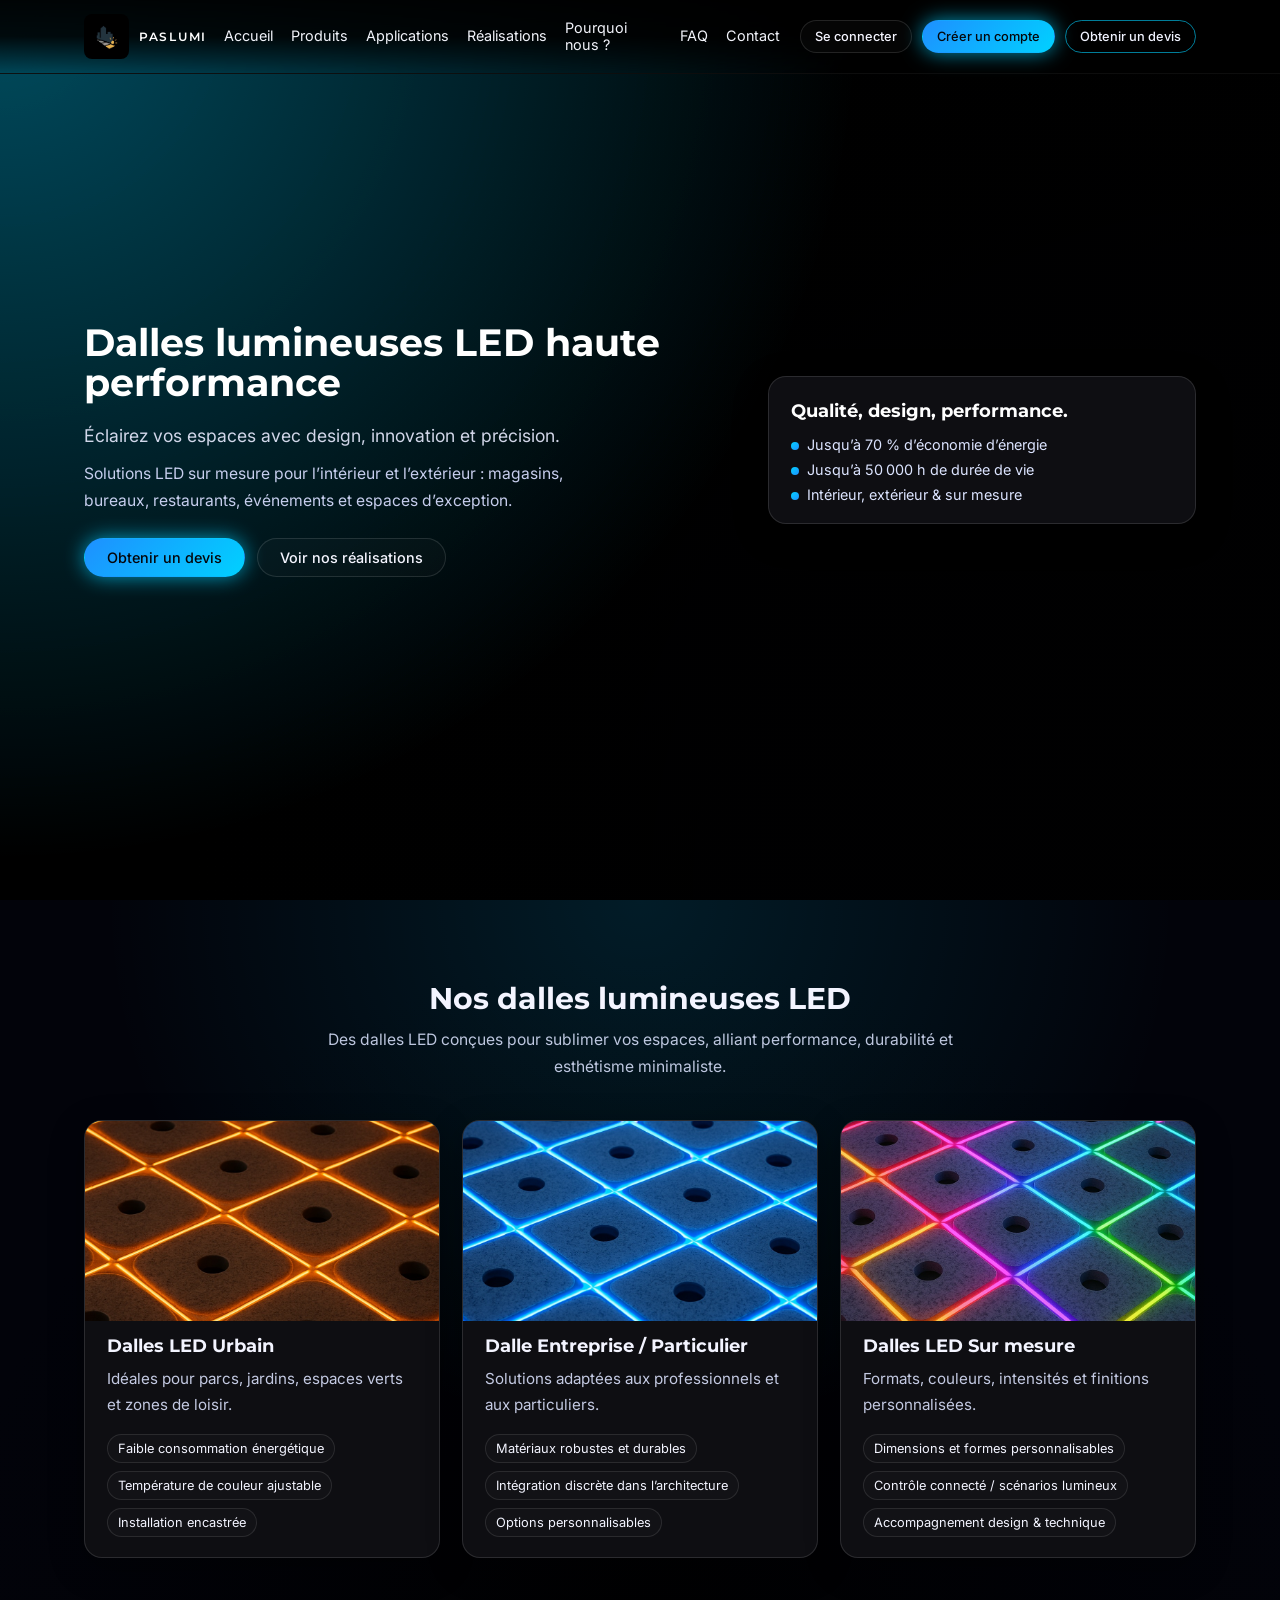
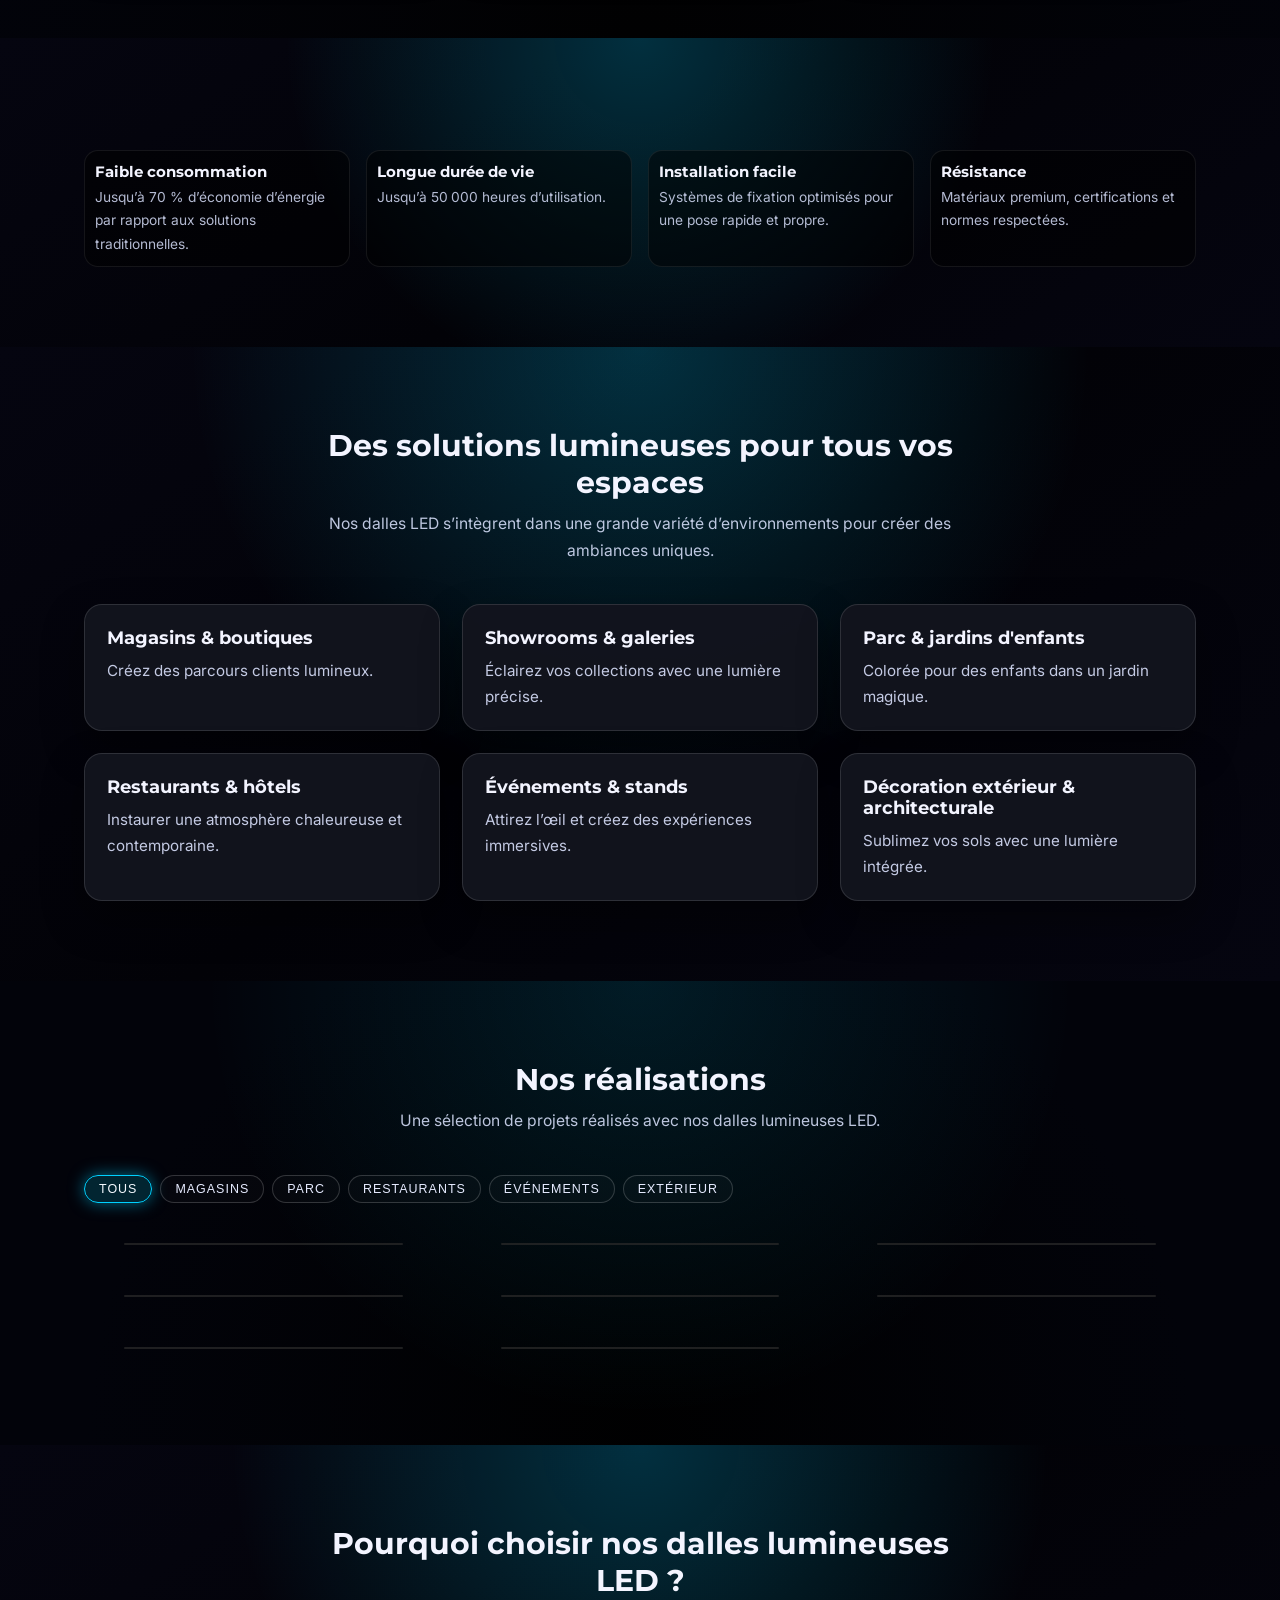
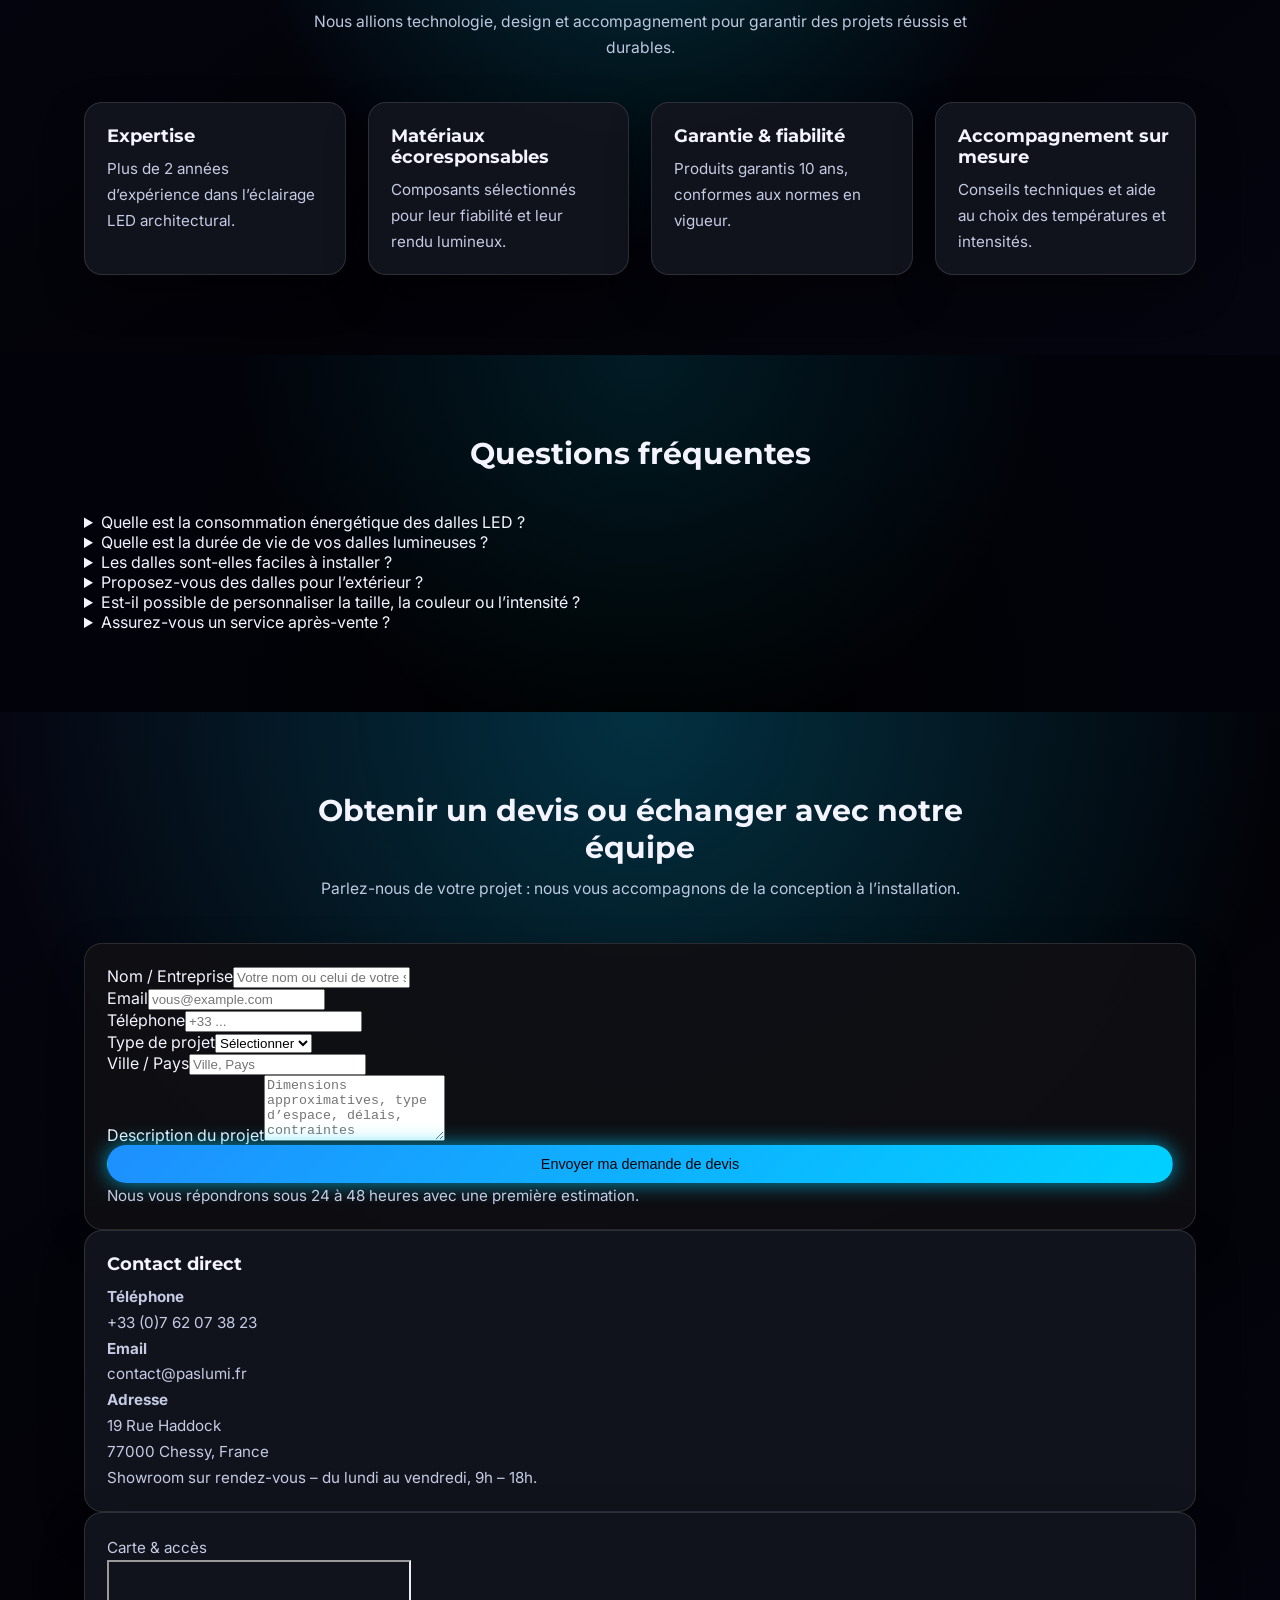
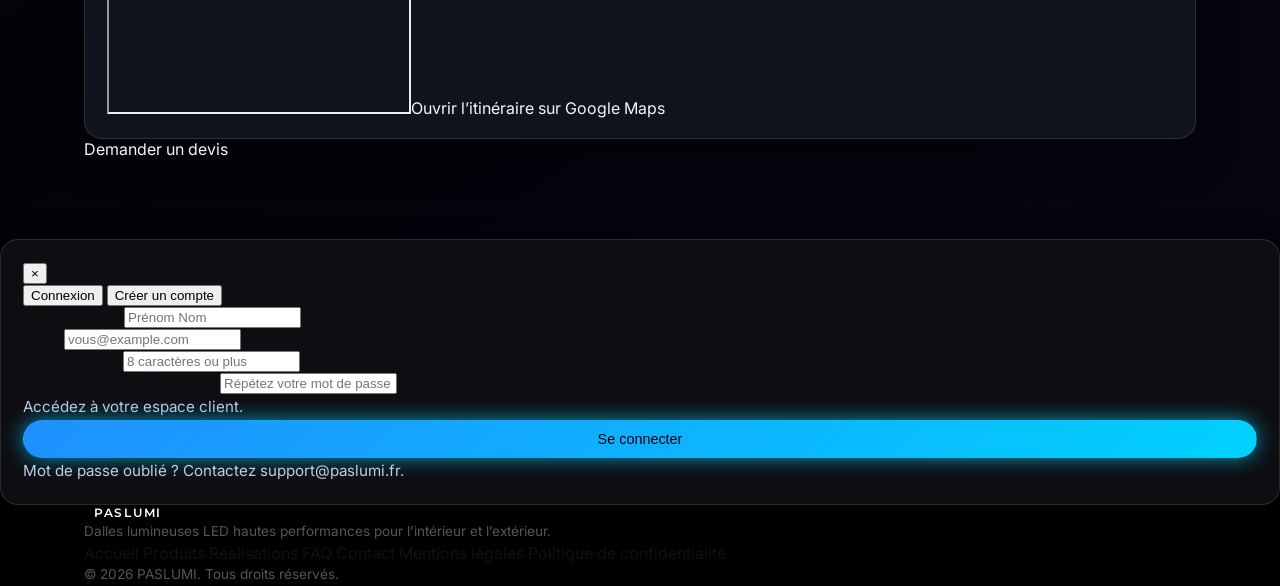
==== commit 021917db: "opti" ====
--- a/index.html
+++ b/index.html
@@ -1,607 +1,17 @@
-<!DOCTYPE html>
+﻿<!DOCTYPE html>
 <html lang="fr">
-  <head>
-    <meta charset="UTF-8" />
-    <meta name="viewport" content="width=device-width, initial-scale=1.0" />
-    <title>PASLUMI – Dalles lumineuses LED haute performance</title>
-    <meta
-      name="description"
-      content="Dalles lumineuses LED haute performance pour l’intérieur et l’extérieur : design, innovation et économies d’énergie. Demandez votre devis sur mesure."
-    />
-    <link rel="preconnect" href="https://fonts.googleapis.com" />
-    <link rel="preconnect" href="https://fonts.gstatic.com" crossorigin />
-    <link
-      href="https://fonts.googleapis.com/css2?family=Montserrat:wght@400;500;600;700&family=Inter:wght@300;400;500;600&display=swap"
-      rel="stylesheet"
-    />
-    <link rel="stylesheet" href="styles.css" />
-  </head>
-  <body>
-    <header class="site-header">
-      <div class="container header-inner">
-  <div class="logo">
-        <img src="image/logov2.jpg" alt="PASLUMI Logo" class="logo-img" />
-        <span class="logo-text">PASLUMI</span>
-  </div>
-        <nav class="main-nav">
-          <a href="#hero">Accueil</a>
-          <a href="#produits">Produits</a>
-          <a href="#applications">Applications</a>
-          <a href="#galerie">Réalisations</a>
-          <a href="#pourquoi-nous">Pourquoi nous ?</a>
-          <a href="#faq">FAQ</a>
-          <a href="#contact">Contact</a>
-          <div class="nav-actions">
-            <a href="#" class="btn ghost full-width" data-auth-mode="login">Se connecter</a>
-            <a href="#" class="btn primary full-width" data-auth-mode="signup">Créer un compte</a>
-            <a href="#contact" class="btn primary-ghost full-width">Obtenir un devis</a>
-          </div>
-        </nav>
-        <div class="header-actions">
-          <a href="#" class="btn btn-small ghost" data-auth-mode="login">Se connecter</a>
-          <a href="#" class="btn btn-small primary" data-auth-mode="signup">Créer un compte</a>
-          <a href="#contact" class="btn btn-small primary-ghost">Obtenir un devis</a>
-        </div>
-        <button class="nav-toggle" aria-label="Ouvrir le menu">
-          <span></span><span></span>
-        </button>
-      </div>
-    </header>
-
-    <main>
-      <!-- Hero -->
-      <section id="hero" class="hero">
-        <div class="hero-overlay"></div>
-        <div class="hero-media">
-          <!-- Image suggestion: plafond de dalles LED modernes dans un showroom -->
-        </div>
-        <div class="container hero-content">
-          <div class="hero-text">
-            <h1>Dalles lumineuses LED haute performance</h1>
-            <p class="hero-subtitle">
-              Éclairez vos espaces avec design, innovation et précision.
-            </p>
-            <p class="hero-body">
-              Solutions LED sur mesure pour l’intérieur et l’extérieur : magasins, bureaux,
-              restaurants, événements et espaces d’exception.
-            </p>
-            <div class="hero-actions">
-              <a href="#contact" class="btn primary">Obtenir un devis</a>
-              <a href="#galerie" class="btn ghost">Voir nos réalisations</a>
-            </div>
-          </div>
-          <div class="hero-highlight card">
-            <h2>Qualité, design, performance.</h2>
-            <ul>
-              <li>Jusqu’à 70 % d’économie d’énergie</li>
-              <li>Jusqu’à 50&nbsp;000 h de durée de vie</li>
-              <li>Intérieur, extérieur &amp; sur mesure</li>
-            </ul>
-          </div>
-        </div>
-      </section>
-
-      <!-- Produits -->
-      <section id="produits" class="section">
-        <div class="container">
-          <header class="section-header">
-            <h2>Nos dalles lumineuses LED</h2>
-            <p>
-              Des dalles LED conçues pour sublimer vos espaces, alliant performance, durabilité
-              et esthétisme minimaliste.
-            </p>
-          </header>
-
-          <div class="grid cards-3">
-            <article class="card reveal">
-              <div
-                class="product-image"
-                style="background-image: url('image/dalle-orange.jpg');"
-              ></div>
-              <h3>Dalles LED Urbain</h3>
-              <p>
-                Idéales pour parcs, jardins, espaces verts et zones de loisir. Éclairage
-                ambiant créant une atmosphère magique et accueillante pour tous les visiteurs.
-              </p>
-              <ul class="pill-list">
-                <li>Faible consommation énergétique</li>
-                <li>Température de couleur ajustable</li>
-                <li>Installation encastrée</li>
-              </ul>
-            </article>
-
-            <article class="card reveal">
-              <div
-                class="product-image"
-                style="background-image: url('image/dalle-bleu.jpg');"
-              ></div>
-              <h3>Dalle Entreprise / Particulier</h3>
-              <p>
-                Solutions adaptées aussi bien aux professionnels qu'aux particuliers. Dalles LED
-                polyvalentes pour tous types de projets : résidentiels, commerciaux ou collectifs.
-              </p>
-              <ul class="pill-list">
-                <li>Matériaux robustes et durables</li>
-                <li>Intégration discrète dans l’architecture</li>
-                <li>Options personnalisables</li>
-              </ul>
-            </article>
-
-            <article class="card reveal">
-              <div
-                class="product-image"
-                style="background-image: url('image/dalles-multicolor.jpg');"
-              ></div>
-              <h3>Dalles LED Sur mesure</h3>
-              <p>
-                Formats, couleurs, intensités et finitions personnalisées pour répondre à vos
-                concepts les plus créatifs.
-              </p>
-              <ul class="pill-list">
-                <li>Dimensions et formes personnalisables</li>
-                <li>Contrôle connecté / scénarios lumineux</li>
-                <li>Accompagnement design &amp; technique</li>
-              </ul>
-            </article>
-          </div>
-
-          <div class="advantages reveal">
-            <div class="adv-item">
-              <h4>Faible consommation</h4>
-              <p>Jusqu’à 70 % d’économie d’énergie par rapport aux solutions traditionnelles.</p>
-            </div>
-            <div class="adv-item">
-              <h4>Longue durée de vie</h4>
-              <p>Jusqu’à 50&nbsp;000 heures d’utilisation, pour des installations durables.</p>
-            </div>
-            <div class="adv-item">
-              <h4>Installation facile</h4>
-              <p>Systèmes de fixation optimisés pour une pose rapide et propre.</p>
-            </div>
-            <div class="adv-item">
-              <h4>Résistance</h4>
-              <p>Matériaux premium, certifications et normes respectées.</p>
-            </div>
-          </div>
-        </div>
-      </section>
-
-      <!-- Applications -->
-      <section id="applications" class="section section-alt">
-        <div class="container">
-          <header class="section-header">
-            <h2>Des solutions lumineuses pour tous vos espaces</h2>
-            <p>
-              Nos dalles LED s’intègrent dans une grande variété d’environnements pour créer des
-              ambiances uniques, fonctionnelles et mémorables.
-            </p>
-          </header>
-
-          <div class="grid cards-3">
-            <article class="card soft reveal">
-              <h3>Magasins &amp; boutiques</h3>
-              <p>Créez des parcours clients lumineux qui mettent en avant vos produits.</p>
-            </article>
-            <article class="card soft reveal">
-              <h3>Showrooms &amp; galeries</h3>
-              <p>Éclairez vos collections avec une lumière précise et valorisante.</p>
-            </article>
-            <article class="card soft reveal">
-              <h3>Parc &amp; jardins d'enfants</h3>
-              <p>Colorée pour des enfants dans un jardin magique.</p>
-            </article>
-            <article class="card soft reveal">
-              <h3>Restaurants &amp; hôtels</h3>
-              <p>Instaurez une atmosphère chaleureuse et contemporaine, du lobby à la salle.</p>
-            </article>
-            <article class="card soft reveal">
-              <h3>Événements &amp; stands</h3>
-              <p>Attirez l’œil et créez des expériences immersives sur vos salons et expositions.</p>
-            </article>
-            <article class="card soft reveal">
-              <h3>Décoration extérieur &amp; architecturale</h3>
-              <p>
-                Sublimez vos sols avec une lumière intégrée, presque invisible hors
-                fonctionnement.
-              </p>
-            </article>
-          </div>
-        </div>
-      </section>
-
-      <!-- Galerie -->
-      <section id="galerie" class="section">
-        <div class="container">
-          <header class="section-header">
-            <h2>Nos réalisations</h2>
-            <p>
-              Découvrez une sélection de projets réalisés avec nos dalles lumineuses LED, en
-              collaboration avec architectes, designers et installateurs.
-            </p>
-          </header>
-
-          <div class="gallery-filters">
-            <button class="filter-btn active" data-filter="all">Tous</button>
-            <button class="filter-btn" data-filter="magasins">Magasins</button>
-            <button class="filter-btn" data-filter="parc">Parc</button>
-            <button class="filter-btn" data-filter="restaurants">Restaurants</button>
-            <button class="filter-btn" data-filter="evenements">Événements</button>
-            <button class="filter-btn" data-filter="exterieur">Extérieur</button>
-          </div>
-
-          <div class="gallery-grid">
-            <!-- Image suggestions are described in alt texts -->
-            <figure class="gallery-item reveal" data-category="magasins">
-              <div class="gallery-img" style="background-image: url('image/dalle-rouge.jpg');"></div>
-              <figcaption>
-                <h3>Concept store </h3>
-                <p>Dalles LED encastrée</p>
-              </figcaption>
-            </figure>
-            <figure class="gallery-item reveal" data-category="parc">
-              <div class="gallery-img" style="background-image: url('image/dalles-colorful.jpg');"></div>
-              <figcaption>
-                <h3>jardin d'enfants </h3>
-                <p>Dalles LED Intérieur – Open space</p>
-              </figcaption>
-            </figure>
-            <figure class="gallery-item reveal" data-category="restaurants">
-              <div class="gallery-img" style="background-image: url('image/dalle-orange.jpg');"></div>
-              <figcaption>
-                <h3>Parc </h3>
-                <p>Dalles LED Extérieur – Ambiance chaleureuse</p>
-              </figcaption>
-            </figure>
-            <figure class="gallery-item reveal" data-category="restaurants">
-              <div class="gallery-img" style="background-image: url('image/dalle-bleu.jpg');"></div>
-              <figcaption>
-                <h3>Restaurant contemporain </h3>
-                <p>Dalles LED Extérieur – Ambiance bleu électrique</p>
-              </figcaption>
-            </figure>
-            <figure class="gallery-item reveal" data-category="evenements">
-              <div class="gallery-img" style="background-image: url('image/dalles-bleu-clair.jpg');"></div>
-              <figcaption>
-                <h3>Stand événementiel</h3>
-                <p>Dalles LED Sur Mesure – Structure immersive</p>
-              </figcaption>
-            </figure>
-            <figure class="gallery-item reveal" data-category="evenements">
-              <div class="gallery-img" style="background-image: url('image/dalles-bleue-blanc-rouge.jpg');"></div>
-              <figcaption>
-                <h3>Événement – Ambiance fuchsia</h3>
-                <p>Dalles LED Sur Mesure – Éclairage dynamique</p>
-              </figcaption>
-            </figure>
-            <figure class="gallery-item reveal" data-category="evenements">
-              <div class="gallery-img" style="background-image: url('image/dalles-rose.jpg');"></div>
-              <figcaption>
-                <h3>Événement – Ambiance rose</h3>
-                <p>Dalles LED Sur Mesure – Atmosphère douce</p>
-              </figcaption>
-            </figure>
-            <figure class="gallery-item reveal" data-category="exterieur">
-              <div class="gallery-img" style="background-image: url('image/dalle-verte.jpg');"></div>
-              <figcaption>
-                <h3>Parvis lumineux – Hôtel</h3>
-                <p>Dalles LED Extérieur – Mise en lumière architecturale</p>
-              </figcaption>
-            </figure>
-            <figure class="gallery-item reveal" data-category="magasins">
-              <div class="gallery-img" style="background-image: url('image/dalle-cyan.jpg');"></div>
-              <figcaption>
-                <h3>Parvis magasin </h3>
-                <p>Dalles LED Intérieur – Lumière directionnelle</p>
-              </figcaption>
-            </figure>
-          </div>
-        </div>
-      </section>
-
-      <!-- Pourquoi nous choisir -->
-      <section id="pourquoi-nous" class="section section-alt">
-        <div class="container">
-          <header class="section-header">
-            <h2>Pourquoi choisir nos dalles lumineuses LED&nbsp;?</h2>
-            <p>
-              Nous allions technologie, design et accompagnement pour garantir des projets
-              réussis et durables.
-            </p>
-          </header>
-
-          <div class="grid cards-4">
-            <article class="card soft reveal">
-              <h3>Expertise</h3>
-              <p>
-                Plus de 2 années d’expérience dans l’éclairage LED architectural et décoratif,
-                aux côtés des professionnels et des marques exigeantes.
-              </p>
-            </article>
-            <article class="card soft reveal">
-              <h3>Matériaux écoresponsables</h3>
-              <div class="huitre-list">
-                <div class="huitre-row">
-                  <img src="image/huitre_bleue.jpg" alt="Huître bleue" class="huitre-thumb" />
-                  <img src="image/huitre_blanche.jpg" alt="Huître blanche" class="huitre-thumb" />
-                  <img src="image/huitre_rouge.jpg" alt="Huître rouge" class="huitre-thumb" />
-                </div>
-                <div class="huitre-row huitre-row-bottom">
-                  <img src="image/huitre_verte.jpg" alt="Huître verte" class="huitre-thumb" />
-                  <img src="image/huitre_beige.jpg" alt="Huître beige" class="huitre-thumb" />
-                  <img src="image/huitre_rose.jpg" alt="Huître beige" class="huitre-thumb" />
-                </div>
-              </div>
-              <p>
-                Composants sélectionnés pour leur fiabilité, leur rendu lumineux et leur
-                finition, pour un résultat à la hauteur de vos projets.
-              </p>
-            </article>
-            <article class="card soft reveal">
-              <h3>Garantie &amp; fiabilité</h3>
-              <p>
-                Produits garantis 10 ans, conformes aux normes en vigueur et testés en
-                laboratoire pour une performance durable.
-              </p>
-            </article>
-            <article class="card soft reveal">
-              <h3>Accompagnement sur mesure</h3>
-              <p>
-                Conseils techniques, études d’implantation, aide au choix des températures de
-                couleur et intensités, du premier croquis à la mise en service.
-              </p>
-            </article>
-          </div>
-        </div>
-      </section>
-
-      <!-- FAQ -->
-      <section id="faq" class="section">
-        <div class="container">
-          <header class="section-header">
-            <h2>Questions fréquentes</h2>
-          </header>
-
-          <div class="faq">
-            <details class="faq-item">
-              <summary>Quelle est la consommation énergétique des dalles LED&nbsp;?</summary>
-              <p>
-                Nos dalles LED consomment jusqu’à 70 % d’énergie en moins que les éclairages
-                traditionnels, tout en offrant une lumière plus homogène et plus confortable.
-              </p>
-            </details>
-
-            <details class="faq-item">
-              <summary>Quelle est la durée de vie de vos dalles lumineuses&nbsp;?</summary>
-              <p>
-                Nos produits affichent une durée de vie moyenne jusqu’à 50&nbsp;000 heures, soit
-                plusieurs années d’utilisation en fonction du temps et de l’intensité de
-                fonctionnement.
-              </p>
-            </details>
-
-            <details class="faq-item">
-              <summary>Les dalles sont-elles faciles à installer&nbsp;?</summary>
-              <p>
-                Oui, nos systèmes sont conçus pour une installation rapide. Nous fournissons des
-                notices détaillées et, si nécessaire, nous pouvons vous orienter vers des
-                partenaires installateurs.
-              </p>
-            </details>
-
-            <details class="faq-item">
-              <summary>Proposez-vous des dalles pour l’extérieur&nbsp;?</summary>
-              <p>
-                Oui, nous proposons des modèles spécifiquement conçus pour l’extérieur,
-                résistants à l’eau, à la poussière et aux variations de température (normes IP
-                adaptées).
-              </p>
-            </details>
-
-            <details class="faq-item">
-              <summary>
-                Est-il possible de personnaliser la taille, la couleur ou l’intensité&nbsp;?
-              </summary>
-              <p>
-                Tout à fait. Nos solutions sur mesure permettent d’adapter les dimensions,
-                finitions, températures de couleur et systèmes de pilotage (dimmable, scénarios
-                lumineux, etc.).
-              </p>
-            </details>
-
-            <details class="faq-item">
-              <summary>Assurez-vous un service après-vente&nbsp;?</summary>
-              <p>
-                Oui, nous proposons un accompagnement complet : conseil, suivi de projet et
-                support après installation.
-              </p>
-            </details>
-          </div>
-        </div>
-      </section>
-
-      <!-- Contact -->
-      <section id="contact" class="section section-alt">
-        <div class="container">
-          <header class="section-header">
-            <h2>Obtenir un devis ou échanger avec notre équipe</h2>
-            <p>
-              Parlez-nous de votre projet : nous vous accompagnons de la conception à
-              l’installation.
-            </p>
-          </header>
-
-          <div class="contact-layout">
-            <form class="contact-form card">
-              <div class="form-row">
-                <div class="form-field">
-                  <label for="name">Nom / Entreprise</label>
-                  <input id="name" type="text" placeholder="Votre nom ou celui de votre société" />
-                </div>
-                <div class="form-field">
-                  <label for="email">Email</label>
-                  <input id="email" type="email" placeholder="vous@example.com" />
-                </div>
-              </div>
-              <div class="form-row">
-                <div class="form-field">
-                  <label for="phone">Téléphone</label>
-                  <input id="phone" type="tel" placeholder="+33 ..." />
-                </div>
-                <div class="form-field">
-                  <label for="project-type">Type de projet</label>
-                  <select id="project-type">
-                    <option value="">Sélectionner</option>
-                    <option>Magasin</option>
-                    <option>Parc</option>
-                    <option>Restaurant</option>
-                    <option>Événement</option>
-                    <option>Extérieur</option>
-                    <option>Autre</option>
-                  </select>
-                </div>
-              </div>
-
-              <div class="form-row">
-                <div class="form-field">
-                  <label for="city">Ville / Pays</label>
-                  <input id="city" type="text" placeholder="Ville, Pays" />
-                </div>
-              </div>
-
-              <div class="form-row">
-                <div class="form-field">
-                  <label for="message">Description du projet</label>
-                  <textarea
-                    id="message"
-                    rows="4"
-                    placeholder="Dimensions approximatives, type d’espace, délais, contraintes techniques..."
-                  ></textarea>
-                </div>
-              </div>
-
-              <button type="submit" class="btn primary full-width">
-                Envoyer ma demande de devis
-              </button>
-              <p class="form-note">
-                Nous vous répondrons sous 24 à 48 heures avec une première estimation et, si
-                besoin, des conseils personnalisés.
-              </p>
-            </form>
-
-            <div class="contact-info">
-              <div class="card soft">
-                <h3>Contact direct</h3>
-                <p><strong>Téléphone</strong><br />+33 (0)7 62 07 38 23 </p>
-                <p><strong>Email</strong><br />contact@paslumi.fr</p>
-                <p>
-                  <strong>Adresse</strong><br />
-                  19 Rue Haddock <br />
-                  77000 Chessy, France
-                </p>
-                <p class="small">
-                  Showroom sur rendez-vous – du lundi au vendredi, 9h – 18h.
-                </p>
-              </div>
-              <div class="map-placeholder card soft">
-                <p class="map-title">Carte &amp; accès</p>
-                <iframe
-                  class="map-embed"
-                  title="Carte PASLUMI - 19 Rue Haddock, 77000 Chessy"
-                  loading="lazy"
-                  referrerpolicy="no-referrer-when-downgrade"
-                  src="https://www.google.com/maps?q=19+Rue+Haddock,+77000+Chessy,+France&output=embed"
-                ></iframe>
-                <a
-                  class="map-link"
-                  href="https://www.google.com/maps?q=19+Rue+Haddock,+77000+Chessy,+France"
-                  target="_blank"
-                  rel="noopener noreferrer"
-                  >Ouvrir l’itinéraire sur Google Maps</a
-                >
-              </div>
-            </div>
-          </div>
-        </div>
-
-        <a href="#contact" class="floating-cta">Demander un devis</a>
-      </section>
-    </main>
-
-    <div class="auth-modal" id="auth-modal" aria-hidden="true" data-open="false">
-      <div class="auth-dialog card">
-        <button type="button" class="auth-close" aria-label="Fermer la fenêtre">&times;</button>
-        <div class="auth-tabs">
-          <button type="button" class="auth-tab active" data-mode="login">Connexion</button>
-          <button type="button" class="auth-tab" data-mode="signup">Créer un compte</button>
-        </div>
-        <form class="auth-form" id="auth-form" autocomplete="on">
-          <div class="form-field auth-field auth-field-name is-hidden">
-            <label for="auth-name">Nom complet</label>
-            <input id="auth-name" type="text" name="username" placeholder="Prénom Nom" />
-          </div>
-          <div class="form-field auth-field">
-            <label for="auth-email">Email</label>
-            <input id="auth-email" type="email" name="email" placeholder="vous@example.com" required />
-          </div>
-          <div class="form-field auth-field">
-            <label for="auth-password">Mot de passe</label>
-            <input
-              id="auth-password"
-              type="password"
-              name="password"
-              placeholder="8 caractères ou plus"
-              required
-            />
-          </div>
-          <div class="form-field auth-field auth-field-confirm is-hidden">
-            <label for="auth-confirm">Confirmer le mot de passe</label>
-            <input
-              id="auth-confirm"
-              type="password"
-              name="confirm"
-              placeholder="Répétez votre mot de passe"
-            />
-          </div>
-          <p id="auth-subtitle" class="small">Accédez à votre espace client.</p>
-          <button type="submit" class="btn primary full-width" id="auth-submit">Se connecter</button>
-          <p id="auth-hint" class="small auth-hint">
-            Mot de passe oublié ? Contactez support@paslumi.fr.
-          </p>
-        </form>
-      </div>
-    </div>
-
-    <footer class="site-footer">
-      <div class="container footer-inner">
-        <div class="footer-brand">
-          <div class="logo">
-            <span class="logo-mark"></span>
-            <span class="logo-text">PASLUMI</span>
-          </div>
-          <p class="small">
-            Dalles lumineuses LED hautes performances pour l’intérieur et l’extérieur.
-          </p>
-        </div>
-        <div class="footer-links">
-          <a href="#hero">Accueil</a>
-          <a href="#produits">Produits</a>
-          <a href="#galerie">Réalisations</a>
-          <a href="#faq">FAQ</a>
-          <a href="#contact">Contact</a>
-          <a href="#">Mentions légales</a>
-          <a href="#">Politique de confidentialité</a>
-        </div>
-        <div class="footer-meta">
-          <p class="small">© <span id="year"></span> PASLUMI. Tous droits réservés.</p>
-          <div class="socials">
-            <span class="social-dot"></span>
-            <span class="social-dot"></span>
-            <span class="social-dot"></span>
-          </div>
-        </div>
-      </div>
-    </footer>
-
-    <script src="script.js"></script>
-  </body>
-</html>+<head>
+  <meta charset="UTF-8" />
+  <meta name="viewport" content="width=device-width, initial-scale=1.0" />
+  <title>PASLUMI – Dalles lumineuses LED haute performance</title>
+  <meta name="description" content="Dalles lumineuses LED haute performance pour l’intérieur et l’extérieur : design, innovation et économies d’énergie. Demandez votre devis sur mesure." />
+  <link rel="preconnect" href="https://fonts.googleapis.com" />
+  <link rel="preconnect" href="https://fonts.gstatic.com" crossorigin />
+  <link href="https://fonts.googleapis.com/css2?family=Montserrat:wght@400;500;600;700&family=Inter:wght@300;400;500;600&display=swap" rel="stylesheet" />
+  <link rel="stylesheet" href="styles.css" />
+</head>
+<body>
+  <div id="page-root"></div>
+  <script src="js/load-index.js"></script>
+</body>
+</html>
--- a/styles.css
+++ b/styles.css
@@ -1,1181 +1,30 @@
-:root {
-  --bg-main: #f7f8fb;
-  --bg-alt: #ffffff;
-  --bg-hero-overlay: rgba(0, 0, 0, 0.42);
-  --text-main: #111111;
-  --text-muted: #555555;
-  --border-subtle: rgba(255, 255, 255, 0.12);
-  --accent: #00d1ff;
-  --accent-soft: rgba(0, 209, 255, 0.16);
-  --accent-strong: #1e90ff;
-  --surface: rgba(15, 15, 20, 0.94);
-  --surface-soft: rgba(18, 20, 30, 0.96);
-  --radius-lg: 18px;
-  --radius-md: 12px;
-  --radius-pill: 999px;
-  --shadow-soft: 0 18px 45px rgba(0, 0, 0, 0.38);
-  --shadow-subtle: 0 10px 35px rgba(0, 0, 0, 0.32);
-  --transition-fast: 0.18s ease-out;
-  --transition-med: 0.3s ease-out;
-  
-  /* Variables pour les Couleurs du logo Paslumi */
-  --color-dark-blue: #2c4460;
-  --color-light-blue: #8fa0b5;
-  --color-gold: #c3a466;
-  --color-text: #e0efff;
-}
-
-*,
-*::before,
-*::after {
-  box-sizing: border-box;
-}
-
-html,
-body {
-  margin: 0;
-  padding: 0;
-  font-family: 'Inter', system-ui, -apple-system, BlinkMacSystemFont, 'Segoe UI', sans-serif;
-  color: var(--text-main);
-  background: radial-gradient(circle at top left, #1b1d2b 0, #05060a 40%, #000000 100%);
-  scroll-behavior: smooth;
-}
-
-body {
-  min-height: 100vh;
-}
-
-img {
-  max-width: 100%;
-  display: block;
-  border-radius: 12px;
-}
-
-a {
-  text-decoration: none;
-  color: inherit;
-}
-
-.container {
-  width: 100%;
-  max-width: 1160px;
-  padding: 0 24px;
-  margin: 0 auto;
-}
-
-h1,
-h2,
-h3,
-h4 {
-  font-family: 'Montserrat', system-ui, sans-serif;
-  margin: 0;
-}
-
-p {
-  margin: 0;
-  line-height: 1.7;
-}
-
-.small {
-  font-size: 0.85rem;
-  color: var(--text-muted);
-}
-
-/* Header */
-
-.site-header {
-  position: fixed;
-  top: 0;
-  left: 0;
-  right: 0;
-  z-index: 100;
-  backdrop-filter: blur(20px);
-  background: linear-gradient(
-    to bottom,
-    rgba(0, 0, 0, 0.94),
-    rgba(0, 0, 0, 0.86),
-    transparent
-  );
-  border-bottom: 1px solid rgba(255, 255, 255, 0.05);
-}
-
-.header-inner {
-  display: flex;
-  align-items: center;
-  justify-content: space-between;
-  padding: 14px 24px;
-  gap: 20px;
-}
-
-.logo {
-  display: flex;
-  align-items: center;
-  gap: 10px;
-}
-
-.logo-img {
-  width: 45px;
-  height: 45px;
-  object-fit: contain;
-  border-radius: 8px;
-}
-
-.logo-text {
-  font-family: 'Montserrat', system-ui, sans-serif;
-  font-weight: 600;
-  color: #ffffff;
-  letter-spacing: 0.14em;
-  text-transform: uppercase;
-  font-size: 0.78rem;
-}
-
-.main-nav {
-  display: flex;
-  align-items: center;
-  gap: 18px;
-  font-size: 0.9rem;
-  color: #f1f3fa;
-}
-
-.main-nav a {
-  position: relative;
-  padding-bottom: 2px;
-}
-
-.main-nav a::after {
-  content: '';
-  position: absolute;
-  left: 0;
-  bottom: 0;
-  width: 0;
-  height: 1px;
-  background: linear-gradient(to right, var(--accent), var(--accent-strong));
-  transition: width var(--transition-fast);
-}
-
-.main-nav a:hover::after {
-  width: 100%;
-}
-
-.btn {
-  display: inline-flex;
-  align-items: center;
-  justify-content: center;
-  border-radius: var(--radius-pill);
-  padding: 10px 22px;
-  font-size: 0.9rem;
-  font-weight: 500;
-  border: 1px solid transparent;
-  cursor: pointer;
-  transition: background var(--transition-fast), color var(--transition-fast),
-    border-color var(--transition-fast), box-shadow var(--transition-fast), transform 0.15s ease-out;
-  white-space: nowrap;
-}
-
-.btn.primary {
-  background: linear-gradient(135deg, var(--accent-strong), var(--accent));
-  color: #05060b;
-  box-shadow: 0 0 20px rgba(0, 209, 255, 0.7);
-}
-
-.btn.primary:hover {
-  transform: translateY(-1px);
-  box-shadow: 0 0 25px rgba(0, 209, 255, 0.9);
-}
-
-.btn.ghost {
-  background: rgba(255, 255, 255, 0.02);
-  color: #f5f5ff;
-  border-color: rgba(255, 255, 255, 0.12);
-}
-
-.btn.ghost:hover {
-  background: rgba(255, 255, 255, 0.06);
-}
-
-.btn.primary-ghost {
-  background: transparent;
-  color: #f1f3ff;
-  border-color: rgba(0, 209, 255, 0.6);
-}
-
-.btn.primary-ghost:hover {
-  background: rgba(0, 209, 255, 0.1);
-  box-shadow: 0 0 16px rgba(0, 209, 255, 0.6);
-}
-
-.btn-small {
-  padding: 8px 16px;
-  font-size: 0.8rem;
-}
-
-.btn.full-width {
-  width: 100%;
-}
-
-.nav-toggle {
-  display: none;
-  background: none;
-  border: none;
-  padding: 6px;
-  cursor: pointer;
-}
-
-.nav-toggle span {
-  display: block;
-  width: 20px;
-  height: 2px;
-  background: #ffffff;
-  border-radius: 999px;
-  margin: 4px 0;
-  transition: transform var(--transition-fast), opacity var(--transition-fast);
-}
-
-.header-actions {
-  display: flex;
-  align-items: center;
-  gap: 10px;
-}
-
-.header-actions .btn {
-  padding-inline: 14px;
-}
-
-.nav-actions {
-  display: none;
-  width: 100%;
-  flex-direction: column;
-  gap: 8px;
-  padding-top: 10px;
-  border-top: 1px solid rgba(255, 255, 255, 0.12);
-}
-
-.nav-actions .btn {
-  width: 100%;
-}
-
-/* Hero */
-
-.hero {
-  position: relative;
-  min-height: 100vh;
-  display: flex;
-  align-items: center;
-  color: #ffffff;
-  padding-top: 80px;
-  padding-bottom: 80px;
-  overflow: hidden;
-}
-
-.hero-media {
-  position: absolute;
-  inset: 0;
-  background-image: url('image/dalles-multicolor.jpg'),
-    radial-gradient(circle at top left, rgba(0, 209, 255, 0.35), transparent 55%),
-    radial-gradient(circle at bottom right, rgba(0, 0, 0, 0.9), #000000 70%),
-    linear-gradient(to bottom right, #080816, #050508);
-  background-size: cover, cover, cover, cover;
-  background-position: center, center, center, center;
-  background-blend-mode: overlay, normal, normal, normal;
-  filter: saturate(1.2);
-}
-
-.hero-overlay {
-  position: absolute;
-  inset: 0;
-  background: radial-gradient(circle at top right, rgba(0, 209, 255, 0.4), transparent 55%),
-    linear-gradient(to bottom, rgba(0, 0, 0, 0.9), rgba(0, 0, 0, 0.7), rgba(0, 0, 0, 0.95));
-  mix-blend-mode: soft-light;
-}
-
-.hero::before {
-  content: '';
-  position: absolute;
-  inset: 40px 18px auto;
-  height: 220px;
-  border-radius: 999px;
-  background: radial-gradient(circle at top, rgba(255, 255, 255, 0.28), transparent 55%);
-  opacity: 0.24;
-  filter: blur(8px);
-}
-
-.hero-content {
-  position: relative;
-  z-index: 1;
-  display: grid;
-  grid-template-columns: minmax(0, 2.1fr) minmax(0, 1.4fr);
-  align-items: center;
-  gap: 42px;
-}
-
-.hero-text h1 {
-  font-size: clamp(2.4rem, 3vw, 3.1rem);
-  line-height: 1.05;
-  margin-bottom: 18px;
-}
-
-.hero-subtitle {
-  font-size: 1.1rem;
-  color: rgba(232, 235, 255, 0.9);
-  margin-bottom: 10px;
-}
-
-.hero-body {
-  font-size: 0.98rem;
-  color: rgba(215, 221, 255, 0.92);
-  max-width: 520px;
-}
-
-.hero-actions {
-  display: flex;
-  flex-wrap: wrap;
-  gap: 12px;
-  margin-top: 24px;
-}
-
-.hero-highlight {
-  background: radial-gradient(circle at top left, rgba(0, 209, 255, 0.12), transparent 55%),
-    var(--surface);
-  border-radius: 22px;
-  box-shadow: var(--shadow-soft);
-  padding: 24px 24px 22px;
-  border: 1px solid rgba(255, 255, 255, 0.12);
-}
-
-.hero-highlight h2 {
-  font-size: 1.15rem;
-  margin-bottom: 14px;
-}
-
-.hero-highlight ul {
-  list-style: none;
-  padding: 0;
-  margin: 0;
-  display: flex;
-  flex-direction: column;
-  gap: 8px;
-  font-size: 0.9rem;
-  color: #dce4ff;
-}
-
-.hero-highlight li::before {
-  content: '';
-  display: inline-block;
-  width: 8px;
-  height: 8px;
-  border-radius: 999px;
-  background: linear-gradient(135deg, var(--accent), var(--accent-strong));
-  margin-right: 8px;
-}
-
-/* Sections */
-
-.section {
-  padding: 80px 0;
-  color: #f3f4ff;
-  background: radial-gradient(circle at top, rgba(0, 209, 255, 0.12), transparent 55%),
-    radial-gradient(circle at bottom, rgba(0, 0, 0, 0.9), #02030a 70%);
-}
-
-.section-alt {
-  background: radial-gradient(circle at top, rgba(0, 209, 255, 0.22), transparent 50%),
-    linear-gradient(145deg, #050510, #020207, #050510);
-}
-
-.section-header {
-  text-align: center;
-  max-width: 660px;
-  margin: 0 auto 40px;
-}
-
-.section-header h2 {
-  font-size: 1.9rem;
-  margin-bottom: 10px;
-}
-
-.section-header p {
-  color: rgba(220, 228, 255, 0.86);
-  font-size: 0.98rem;
-}
-
-.grid {
-  display: grid;
-  gap: 22px;
-}
-
-.cards-3 {
-  grid-template-columns: repeat(3, minmax(0, 1fr));
-}
-
-.cards-4 {
-  grid-template-columns: repeat(4, minmax(0, 1fr));
-}
-
-.card {
-  background: var(--surface);
-  border-radius: var(--radius-lg);
-  padding: 22px 22px 20px;
-  border: 1px solid var(--border-subtle);
-  box-shadow: var(--shadow-subtle);
-}
-
-.card.soft {
-  background: var(--surface-soft);
-  box-shadow: 0 18px 40px rgba(0, 0, 0, 0.4);
-}
-
-.card h3 {
-  font-size: 1.1rem;
-  margin-bottom: 10px;
-}
-
-.product-image {
-  width: calc(100% + 44px);
-  height: 200px;
-  margin: -22px -22px 14px -22px;
-  border-radius: 16px 16px 0 0;
-  background-size: cover;
-  background-position: center;
-  background-repeat: no-repeat;
-}
-
-.card p {
-  font-size: 0.95rem;
-  color: rgba(221, 228, 255, 0.88);
-}
-
-.pill-list {
-  list-style: none;
-  padding: 0;
-  margin: 16px 0 0;
-  display: flex;
-  flex-wrap: wrap;
-  gap: 8px;
-}
-
-.pill-list li {
-  font-size: 0.8rem;
-  padding: 6px 10px;
-  border-radius: 999px;
-  background: rgba(255, 255, 255, 0.02);
-  border: 1px solid rgba(255, 255, 255, 0.1);
-}
-
-.advantages {
-  margin-top: 32px;
-  display: grid;
-  gap: 16px;
-  grid-template-columns: repeat(4, minmax(0, 1fr));
-}
-
-.adv-item {
-  padding: 12px 10px 10px;
-  background: rgba(0, 0, 0, 0.48);
-  border-radius: 14px;
-  border: 1px solid rgba(255, 255, 255, 0.08);
-}
-
-.adv-item h4 {
-  font-size: 0.92rem;
-  margin-bottom: 5px;
-}
-
-.adv-item p {
-  font-size: 0.86rem;
-  color: rgba(220, 227, 255, 0.82);
-}
-
-/* Galerie */
-
-.gallery-filters {
-  display: flex;
-  flex-wrap: wrap;
-  gap: 8px;
-  margin-bottom: 24px;
-}
-
-.filter-btn {
-  border-radius: var(--radius-pill);
-  border: 1px solid rgba(255, 255, 255, 0.18);
-  padding: 6px 14px;
-  font-size: 0.78rem;
-  text-transform: uppercase;
-  letter-spacing: 0.08em;
-  background: rgba(255, 255, 255, 0.02);
-  color: #e6ebff;
-  cursor: pointer;
-  transition: background var(--transition-fast), border-color var(--transition-fast),
-    color var(--transition-fast), box-shadow var(--transition-fast);
-}
-
-.filter-btn.active {
-  background: var(--accent-soft);
-  border-color: var(--accent);
-  color: #f4f9ff;
-  box-shadow: 0 0 16px rgba(0, 209, 255, 0.5);
-}
-
-.gallery-grid {
-  display: grid;
-  grid-template-columns: repeat(3, minmax(0, 1fr));
-  gap: 18px;
-}
-
-.gallery-item {
-  position: relative;
-  border-radius: 18px;
-  overflow: hidden;
-  background: rgba(0, 0, 0, 0.7);
-  border: 1px solid rgba(255, 255, 255, 0.12);
-  cursor: pointer;
-}
-
-.gallery-img {
-  position: relative;
-  height: 180px;
-  background-size: cover;
-  background-position: center;
-  background-repeat: no-repeat;
-  border-radius: 14px;
-}
-
-.placeholder-img {
-  background-image: linear-gradient(
-      135deg,
-      rgba(255, 255, 255, 0.15),
-      rgba(0, 209, 255, 0.08)
-    ),
-    radial-gradient(circle at top left, rgba(0, 209, 255, 0.5), transparent 55%),
-    radial-gradient(circle at bottom right, rgba(0, 0, 0, 0.9), #020205 70%);
-  background-size: cover;
-  background-position: center;
-}
-
-.gallery-item::after {
-  content: '';
-  position: absolute;
-  inset: 0;
-  background: linear-gradient(to top, rgba(0, 0, 0, 0.85), transparent 55%);
-  opacity: 0;
-  transition: opacity var(--transition-med);
-}
-
-.gallery-item:hover::after {
-  opacity: 1;
-}
-
-.gallery-item figcaption {
-  position: absolute;
-  inset: auto 12px 10px 12px;
-  z-index: 1;
-  transform: translateY(8px);
-  opacity: 0;
-  transition: transform var(--transition-med), opacity var(--transition-med);
-}
-
-.gallery-item h3 {
-  font-size: 0.96rem;
-  margin-bottom: 3px;
-}
-
-.gallery-item p {
-  font-size: 0.8rem;
-  color: rgba(210, 222, 255, 0.9);
-}
-
-.gallery-item:hover figcaption {
-  transform: translateY(0);
-  opacity: 1;
-}
-
-/* FAQ */
-
-.faq {
-  max-width: 760px;
-  margin: 0 auto;
-  display: flex;
-  flex-direction: column;
-  gap: 10px;
-}
-
-.faq-item {
-  border-radius: 14px;
-  background: rgba(0, 0, 0, 0.6);
-  border: 1px solid rgba(255, 255, 255, 0.12);
-  padding: 10px 14px;
-}
-
-.faq-item summary {
-  list-style: none;
-  cursor: pointer;
-  font-weight: 500;
-  font-size: 0.94rem;
-  display: flex;
-  align-items: center;
-  justify-content: space-between;
-  gap: 16px;
-}
-
-.faq-item summary::-webkit-details-marker {
-  display: none;
-}
-
-.faq-item summary::after {
-  content: '+';
-  font-weight: 600;
-  font-size: 1.1rem;
-  color: var(--accent);
-  flex-shrink: 0;
-}
-
-.faq-item[open] summary::after {
-  content: '–';
-}
-
-.faq-item p {
-  margin-top: 8px;
-  font-size: 0.9rem;
-  color: rgba(220, 228, 255, 0.86);
-}
-
-/* Contact */
-
-.contact-layout {
-  display: grid;
-  grid-template-columns: minmax(0, 1.5fr) minmax(0, 1.1fr);
-  gap: 24px;
-  align-items: flex-start;
-}
-
-.contact-form .form-row {
-  display: flex;
-  gap: 14px;
-  margin-bottom: 14px;
-}
-
-.form-field {
-  flex: 1;
-  display: flex;
-  flex-direction: column;
-  gap: 6px;
-}
-
-.form-field label {
-  font-size: 0.8rem;
-  text-transform: uppercase;
-  letter-spacing: 0.08em;
-  color: rgba(219, 229, 255, 0.9);
-}
-
-input,
-select,
-textarea {
-  border-radius: 12px;
-  border: 1px solid rgba(255, 255, 255, 0.12);
-  padding: 9px 11px;
-  font-size: 0.9rem;
-  background: rgba(0, 0, 0, 0.7);
-  color: #f5f7ff;
-  outline: none;
-  transition: border-color var(--transition-fast), box-shadow var(--transition-fast),
-    background var(--transition-fast), transform var(--transition-fast);
-}
-
-input::placeholder,
-textarea::placeholder {
-  color: rgba(185, 194, 228, 0.8);
-}
-
-input:focus,
-select:focus,
-textarea:focus {
-  border-color: var(--accent);
-  box-shadow: 0 0 0 1px rgba(0, 209, 255, 0.5);
-  background: rgba(0, 0, 0, 0.9);
-  transform: translateY(-0.5px);
-}
-
-.form-note {
-  margin-top: 6px;
-  font-size: 0.8rem;
-  color: rgba(208, 219, 255, 0.84);
-}
-
-.contact-info {
-  display: flex;
-  flex-direction: column;
-  gap: 14px;
-}
-
-.map-placeholder {
-  text-align: left;
-}
-
-.map-title {
-  font-size: 0.95rem;
-  font-weight: 500;
-  margin-bottom: 4px;
-}
-
-.map-embed {
-  width: 100%;
-  height: 170px;
-  border: 0;
-  border-radius: 12px;
-  display: block;
-  margin-top: 10px;
-}
-
-.map-link {
-  display: inline-flex;
-  margin-top: 10px;
-  font-size: 0.82rem;
-  color: rgba(220, 235, 255, 0.92);
-  border-bottom: 1px solid rgba(0, 209, 255, 0.45);
-}
-
-.map-link:hover {
-  color: #ffffff;
-  border-bottom-color: var(--accent);
-}
-
-.floating-cta {
-  position: fixed;
-  right: 22px;
-  bottom: 22px;
-  z-index: 35;
-  border-radius: var(--radius-pill);
-  padding: 10px 18px;
-  background: linear-gradient(135deg, var(--accent-strong), var(--accent));
-  color: #050509;
-  font-size: 0.85rem;
-  font-weight: 500;
-  box-shadow: 0 10px 30px rgba(0, 209, 255, 0.9);
-  display: inline-flex;
-  align-items: center;
-  justify-content: center;
-  gap: 8px;
-}
-
-.floating-cta::before {
-  content: '';
-  width: 6px;
-  height: 6px;
-  border-radius: 999px;
-  background: #ffffff;
-  box-shadow: 0 0 12px #ffffff;
-}
-
-.floating-cta:hover {
-  transform: translateY(-1px);
-}
-
-/* Auth modal */
-
-.auth-modal {
-  position: fixed;
-  inset: 0;
-  background: rgba(0, 0, 0, 0.8);
-  display: flex;
-  align-items: center;
-  justify-content: center;
-  opacity: 0;
-  pointer-events: none;
-  transition: opacity var(--transition-med);
-  z-index: 60;
-  padding: 16px;
-}
-
-.auth-modal[data-open='true'] {
-  opacity: 1;
-  pointer-events: auto;
-}
-
-.auth-dialog {
-  width: min(420px, 96vw);
-  position: relative;
-  background: var(--surface);
-  border: 1px solid rgba(255, 255, 255, 0.14);
-  box-shadow: 0 18px 40px rgba(0, 0, 0, 0.75);
-  padding: 20px 18px 18px;
-}
-
-.auth-close {
-  position: absolute;
-  top: 10px;
-  right: 10px;
-  background: rgba(255, 255, 255, 0.06);
-  border: 1px solid rgba(255, 255, 255, 0.12);
-  color: #f7f8ff;
-  border-radius: 10px;
-  width: 32px;
-  height: 32px;
-  cursor: pointer;
-}
-
-.auth-tabs {
-  display: flex;
-  gap: 8px;
-  margin-bottom: 12px;
-}
-
-.auth-tab {
-  flex: 1;
-  border-radius: var(--radius-md);
-  border: 1px solid rgba(255, 255, 255, 0.12);
-  background: rgba(255, 255, 255, 0.04);
-  color: #f5f6ff;
-  padding: 10px 12px;
-  cursor: pointer;
-  font-weight: 600;
-  transition: background var(--transition-fast), border-color var(--transition-fast),
-    box-shadow var(--transition-fast);
-}
-
-.auth-tab.active {
-  border-color: var(--accent);
-  box-shadow: 0 0 14px rgba(0, 209, 255, 0.45);
-  background: linear-gradient(135deg, rgba(0, 209, 255, 0.12), rgba(0, 209, 255, 0.04));
-}
-
-.auth-form {
-  display: flex;
-  flex-direction: column;
-  gap: 10px;
-}
-
-.auth-form .form-field label {
-  letter-spacing: 0.06em;
-}
-
-.auth-hint {
-  color: rgba(210, 220, 255, 0.82);
-  margin-top: 2px;
-}
-
-.is-hidden {
-  display: none;
-}
-
-/* Footer */
-
-.site-footer {
-  border-top: 1px solid rgba(255, 255, 255, 0.08);
-  padding: 22px 0 24px;
-  background: radial-gradient(circle at top, rgba(0, 209, 255, 0.12), transparent 55%),
-    #020209;
-  color: rgba(213, 221, 255, 0.86);
-}
-
-.footer-inner {
-  display: flex;
-  align-items: flex-start;
-  justify-content: space-between;
-  gap: 24px;
-  font-size: 0.85rem;
-  flex-wrap: wrap;
-}
-
-.footer-links {
-  display: flex;
-  flex-wrap: wrap;
-  gap: 12px;
-}
-
-.footer-links a {
-  color: rgba(210, 222, 255, 0.9);
-}
-
-.footer-links a:hover {
-  color: #ffffff;
-}
-
-.footer-meta {
-  display: flex;
-  flex-direction: column;
-  align-items: flex-end;
-  gap: 8px;
-}
-
-.socials {
-  display: flex;
-  gap: 6px;
-}
-
-.social-dot {
-  width: 8px;
-  height: 8px;
-  border-radius: 999px;
-  background: radial-gradient(circle, #ffffff, rgba(255, 255, 255, 0.1));
-  box-shadow: 0 0 8px rgba(255, 255, 255, 0.8);
-}
-
-/* Huitre images */
-
-.huitre-list {
-  display: flex;
-  flex-direction: column;
-  gap: 8px;
-  width: min(100%, 166px);
-  margin: 16px auto 14px;
-  align-items: center;
-}
-
-.huitre-row {
-  display: flex;
-  gap: 8px;
-  justify-content: center;
-  width: 100%;
-}
-
-.huitre-row-bottom {
-  width: auto;
-}
-
-.huitre-thumb {
-  width: 50px;
-  height: 50px;
-  object-fit: cover;
-  border-radius: 6px;
-  border: 2px solid rgba(255, 255, 255, 0.15);
-  box-shadow: 0 4px 12px rgba(0, 0, 0, 0.3);
-  transition: transform 0.3s ease, box-shadow 0.3s ease, border-color 0.3s ease;
-}
-
-.huitre-thumb:hover {
-  transform: scale(1.15);
-  box-shadow: 0 6px 20px rgba(0, 209, 255, 0.4);
-  border-color: var(--accent);
-}
-
-/* Reveal animations */
-
-.reveal {
-  opacity: 0;
-  transform: translateY(16px);
-  transition: opacity 0.5s ease-out, transform 0.5s ease-out;
-}
-
-.reveal.visible {
-  opacity: 1;
-  transform: translateY(0);
-}
-
-/* Responsive */
-
-@media (max-width: 960px) {
-  .hero-content {
-    grid-template-columns: minmax(0, 1.2fr);
-  }
-
-  .hero-highlight {
-    margin-top: 28px;
-  }
-
-  .cards-3 {
-    grid-template-columns: repeat(2, minmax(0, 1fr));
-  }
-
-  .cards-4,
-  .advantages {
-    grid-template-columns: repeat(2, minmax(0, 1fr));
-  }
-
-  .gallery-grid {
-    grid-template-columns: repeat(2, minmax(0, 1fr));
-  }
-
-  .contact-layout {
-    grid-template-columns: minmax(0, 1.4fr);
-  }
-}
-
-@media (max-width: 780px) {
-  .main-nav {
-    position: fixed;
-    inset: 56px 16px auto;
-    padding: 12px 18px;
-    border-radius: 14px;
-    background: rgba(0, 0, 0, 0.98);
-    border: 1px solid rgba(255, 255, 255, 0.12);
-    box-shadow: 0 16px 40px rgba(0, 0, 0, 0.85);
-    flex-direction: column;
-    align-items: flex-start;
-    gap: 12px;
-    opacity: 0;
-    pointer-events: none;
-    transform: translateY(-8px);
-    transition: opacity var(--transition-fast), transform var(--transition-fast);
-  }
-
-  .main-nav.open {
-    opacity: 1;
-    pointer-events: auto;
-    transform: translateY(0);
-  }
-
-  .header-actions {
-    display: none;
-  }
-
-  .btn-small.primary-ghost {
-    display: none;
-  }
-
-  .nav-actions {
-    display: flex;
-  }
-
-  .nav-toggle {
-    display: block;
-  }
-
-  .section {
-    padding: 64px 0;
-  }
-}
-
-@media (max-width: 720px) {
-  .cards-3,
-  .cards-4,
-  .advantages,
-  .gallery-grid {
-    grid-template-columns: minmax(0, 1fr);
-  }
-
-  .hero {
-    padding-bottom: 64px;
-  }
-
-  .hero-text h1 {
-    font-size: 2.1rem;
-  }
-
-  .hero-body {
-    max-width: none;
-  }
-
-  .hero-actions {
-    flex-direction: column;
-    align-items: stretch;
-  }
-
-  .header-inner {
-    padding-inline: 18px;
-  }
-
-  .floating-cta {
-    left: 16px;
-    right: 16px;
-    text-align: center;
-  }
-
-  .footer-inner {
-    flex-direction: column;
-    align-items: flex-start;
-  }
-
-  .footer-meta {
-    align-items: flex-start;
-  }
-}
-
-/* --- Styles pour le logo Paslumi en CSS --- */
-
-.paslumi-logo-container {
-    width: 60px;
-    height: 60px;
-    position: relative;
-    overflow: visible;
-    flex-shrink: 0;
-    transform: scale(1.2);
-}
-
-/* 🏙️ Les Bâtiments (Forme complexe) */
-.buildings {
-    position: absolute;
-    top: 8px;
-    left: 8px;
-    width: 35px;
-    height: 28px;
-    background-color: var(--color-dark-blue);
-    clip-path: polygon(
-        0% 100%, 
-        0% 50%, 
-        15% 50%, 
-        15% 20%, 
-        40% 20%,
-        50% 0%,
-        60% 20%, 
-        80% 20%, 
-        80% 50%, 
-        100% 50%, 
-        100% 100%
-    );
-    transform: perspective(50px) rotateX(5deg) skewX(-10deg);
-}
-
-/* 🚧 Le Chemin (Les segments) */
-.path-segment {
-    position: absolute;
-    bottom: 12px;
-    height: 8px;
-    width: 8px;
-    transform: perspective(20px) rotateX(15deg) skewX(-10deg); 
-}
-
-.segment-dark-blue {
-    background-color: var(--color-dark-blue);
-    left: 8px;
-    z-index: 2;
-}
-.segment-light-blue {
-    background-color: var(--color-light-blue);
-    left: 17px;
-    z-index: 1;
-}
-
-/* 💡 La Lumière (Point lumineux) */
-.light-source {
-    position: absolute;
-    bottom: 10px;
-    right: 10px;
-    transform: perspective(20px) rotateX(15deg) skewX(-10deg);
-    z-index: 10;
-}
-
-.light-base {
-    width: 10px;
-    height: 10px;
-    background-color: var(--color-gold);
-    border-radius: 50% 50% 0 0;
-}
-
-.light-glow {
-    width: 5px;
-    height: 5px;
-    background-color: var(--color-gold);
-    border-radius: 50%;
-    position: absolute;
-    top: -2px;
-    left: 2.5px;
-}
-
-/* Création des rayons de lumière */
-.light-ray {
-    position: absolute;
-    width: 2px;
-    height: 5px;
-    background-color: var(--color-gold);
-}
-
-.ray-1 {
-    transform: rotate(30deg);
-    top: -5px;
-    right: -3px;
-}
-.ray-2 {
-    transform: rotate(-10deg);
-    top: -3px;
-    right: -6px;
-}+﻿@import url("css/base.css");
+@import url("css/base-reset.css");
+@import url("css/buttons.css");
+@import url("css/button-utils.css");
+@import url("css/header.css");
+@import url("css/header-brand.css");
+@import url("css/header-nav.css");
+@import url("css/hero.css");
+@import url("css/hero-typography.css");
+@import url("css/hero-highlight.css");
+@import url("css/sections.css");
+@import url("css/cards.css");
+@import url("css/advantages.css");
+@import url("css/gallery.css");
+@import url("css/gallery-hover.css");`n@import url("css/gallery-media.css");
+@import url("css/faq.css");
+@import url("css/contact-layout.css");
+@import url("css/contact-fields.css");
+@import url("css/map.css");
+@import url("css/footer.css");
+@import url("css/footer-cta.css");
+@import url("css/auth-modal.css");
+@import url("css/auth-tabs.css");
+@import url("css/auth-form.css");
+@import url("css/logo.css");
+@import url("css/huitre.css");
+@import url("css/reveal.css");
+@import url("css/responsive-960.css");
+@import url("css/responsive-780.css");
+@import url("css/responsive-720.css");
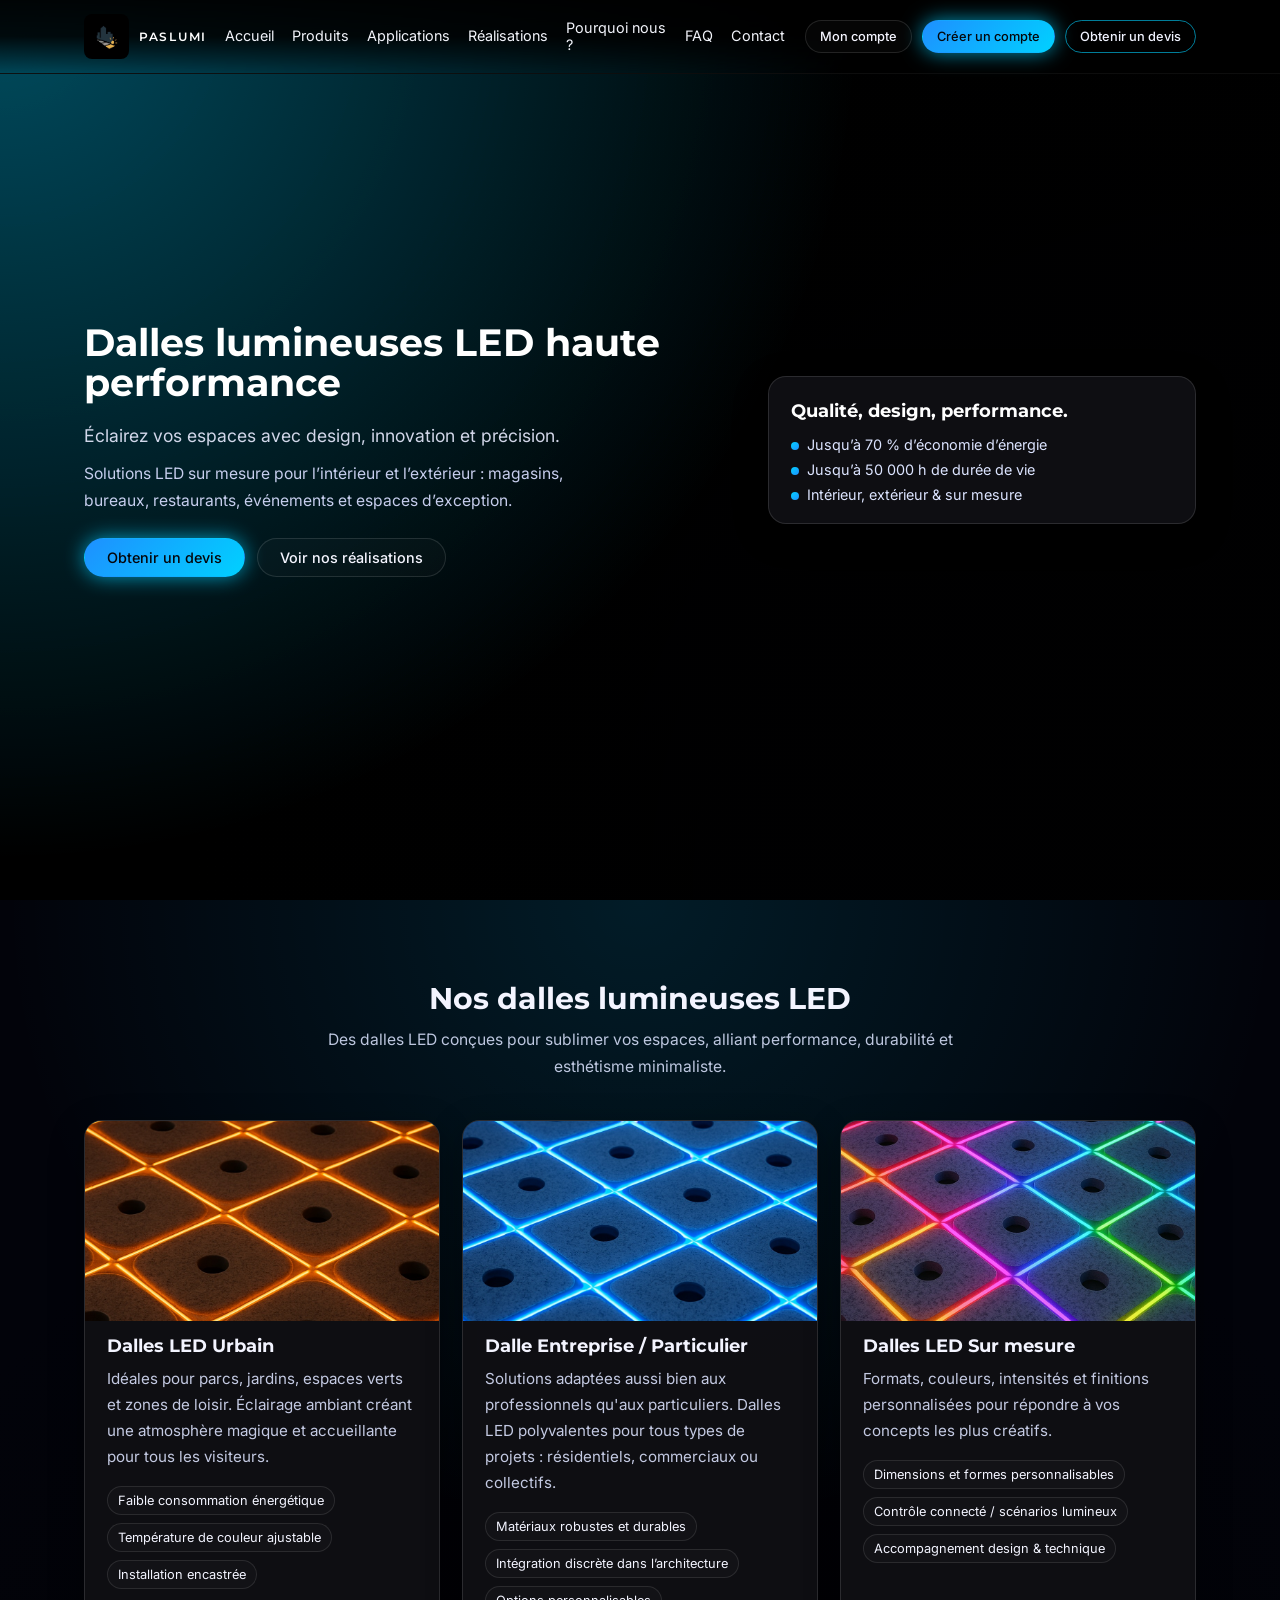
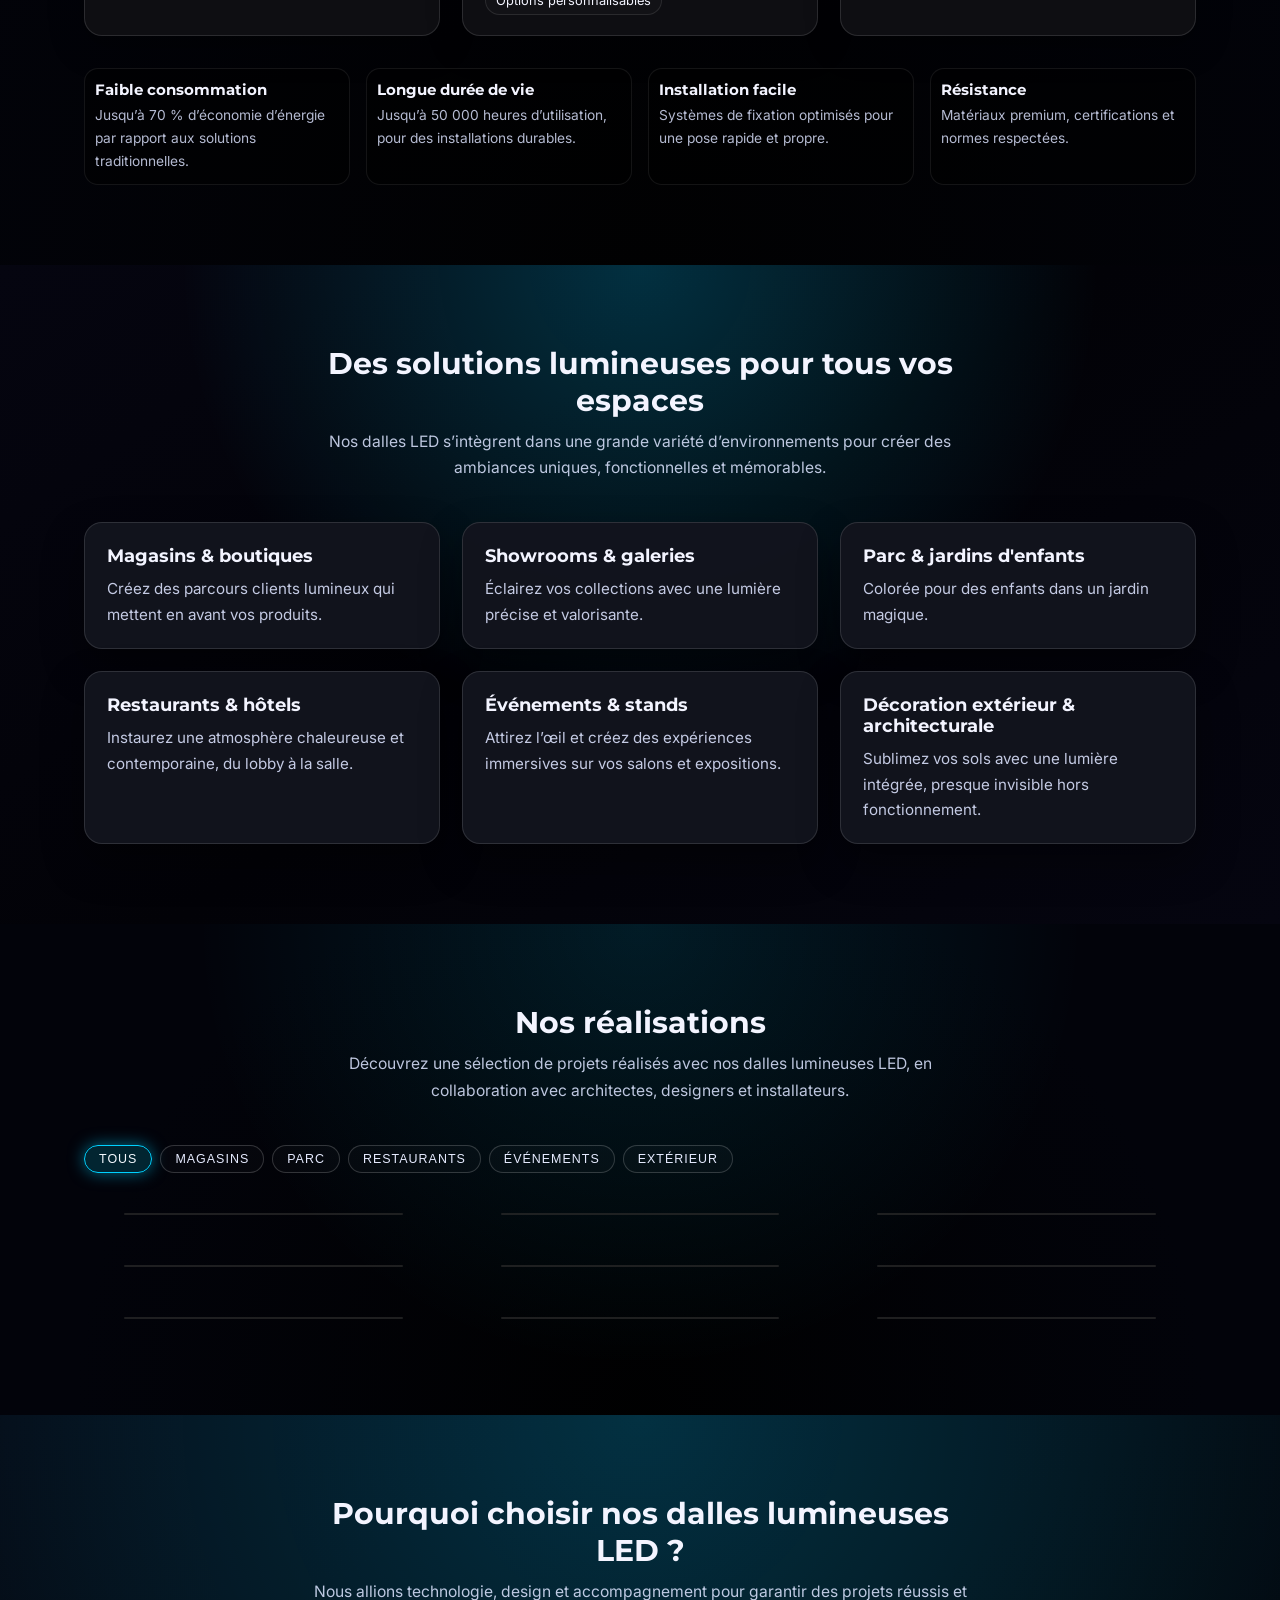
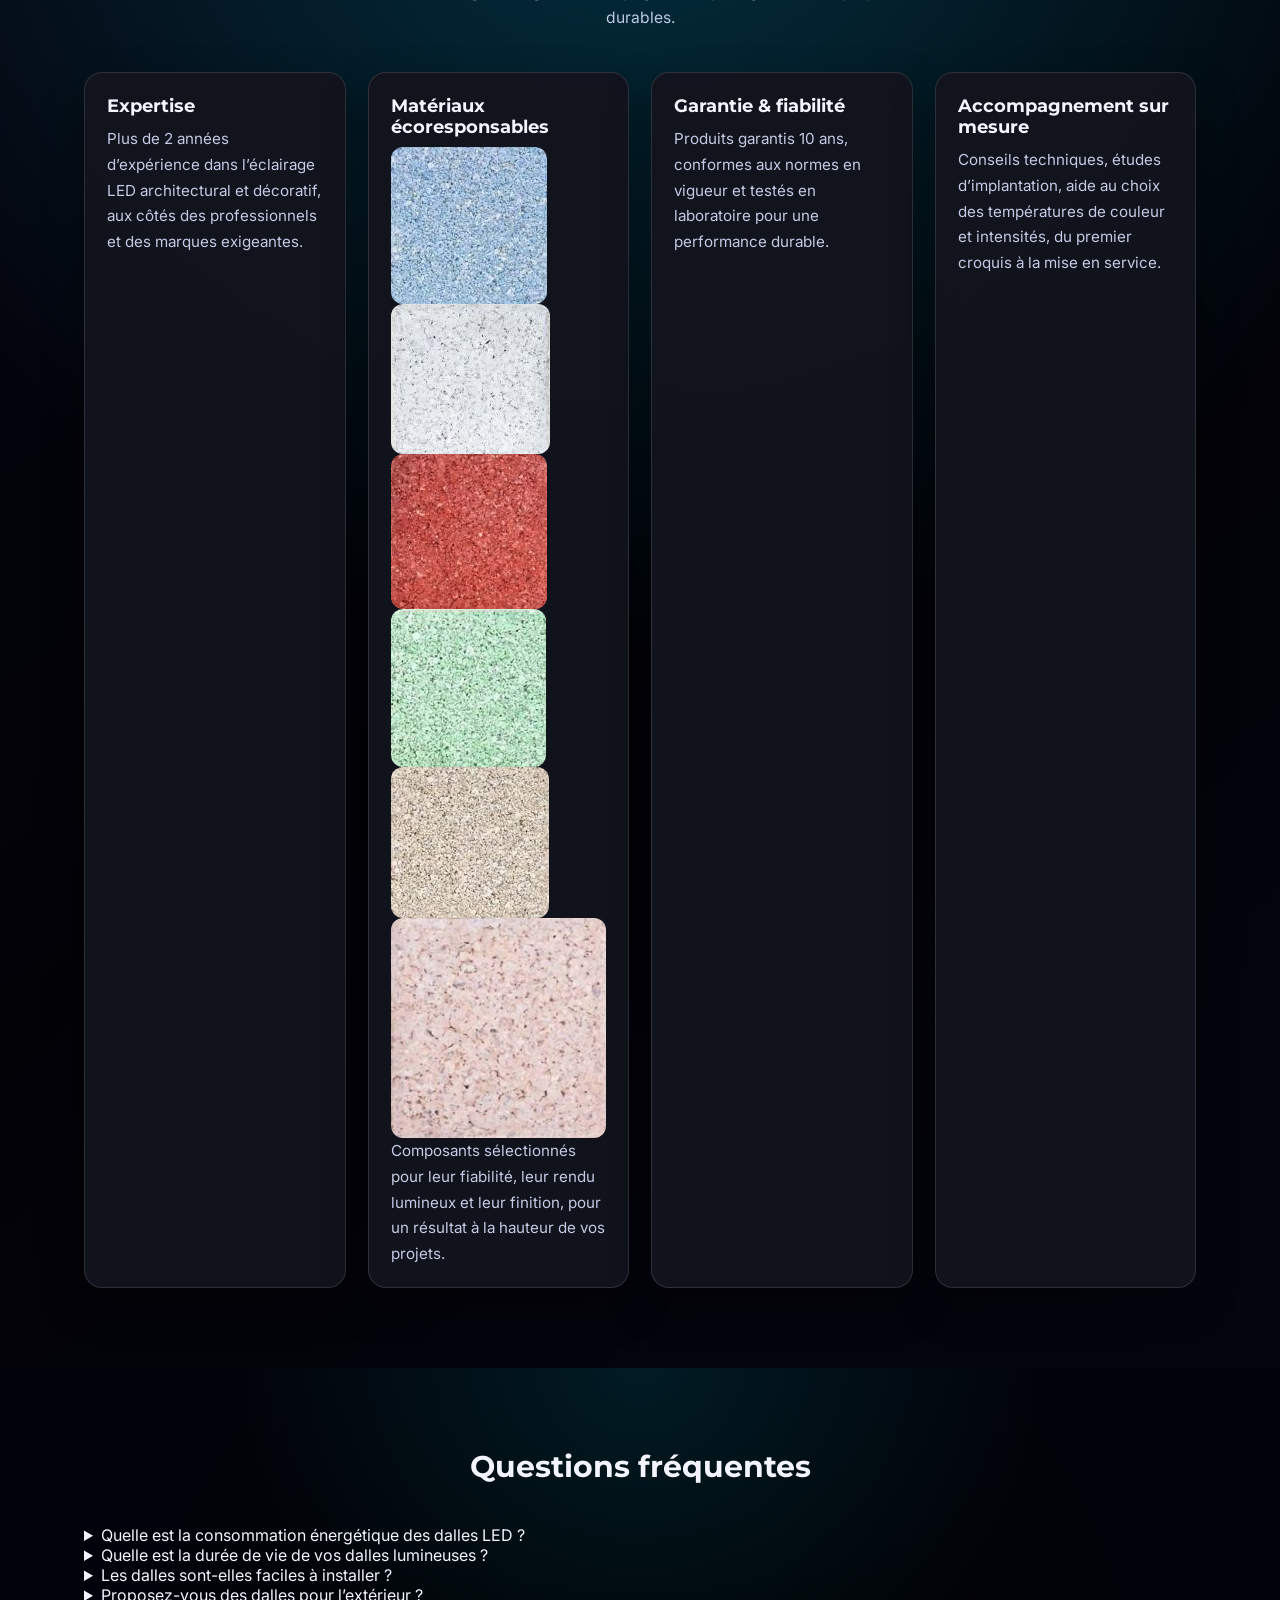
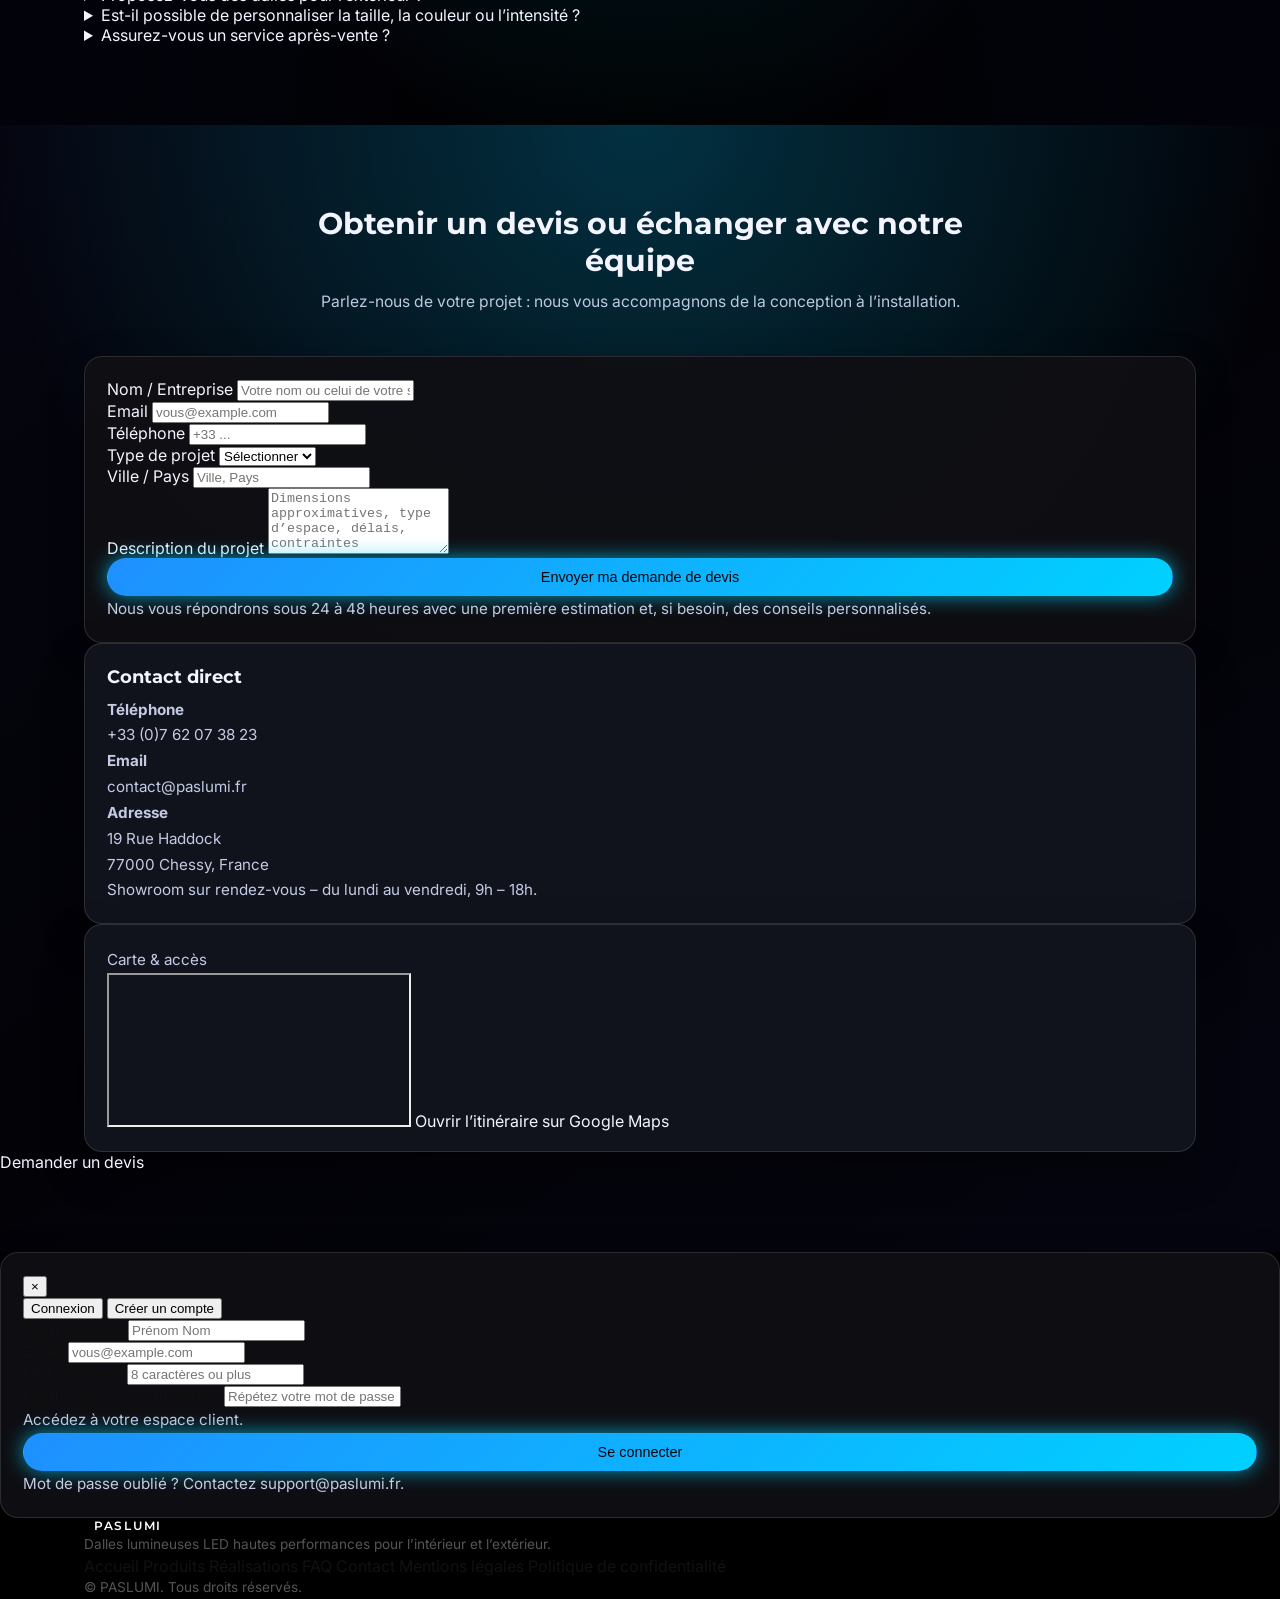
==== commit f88b0af1: "page profil 1" ====
--- a/index.html
+++ b/index.html
@@ -1,17 +1,607 @@
-﻿<!DOCTYPE html>
+<!DOCTYPE html>
 <html lang="fr">
-<head>
-  <meta charset="UTF-8" />
-  <meta name="viewport" content="width=device-width, initial-scale=1.0" />
-  <title>PASLUMI – Dalles lumineuses LED haute performance</title>
-  <meta name="description" content="Dalles lumineuses LED haute performance pour l’intérieur et l’extérieur : design, innovation et économies d’énergie. Demandez votre devis sur mesure." />
-  <link rel="preconnect" href="https://fonts.googleapis.com" />
-  <link rel="preconnect" href="https://fonts.gstatic.com" crossorigin />
-  <link href="https://fonts.googleapis.com/css2?family=Montserrat:wght@400;500;600;700&family=Inter:wght@300;400;500;600&display=swap" rel="stylesheet" />
-  <link rel="stylesheet" href="styles.css" />
-</head>
-<body>
-  <div id="page-root"></div>
-  <script src="js/load-index.js"></script>
-</body>
-</html>
+  <head>
+    <meta charset="UTF-8" />
+    <meta name="viewport" content="width=device-width, initial-scale=1.0" />
+    <title>PASLUMI – Dalles lumineuses LED haute performance</title>
+    <meta
+      name="description"
+      content="Dalles lumineuses LED haute performance pour l’intérieur et l’extérieur : design, innovation et économies d’énergie. Demandez votre devis sur mesure."
+    />
+    <link rel="preconnect" href="https://fonts.googleapis.com" />
+    <link rel="preconnect" href="https://fonts.gstatic.com" crossorigin />
+    <link
+      href="https://fonts.googleapis.com/css2?family=Montserrat:wght@400;500;600;700&family=Inter:wght@300;400;500;600&display=swap"
+      rel="stylesheet"
+    />
+    <link rel="stylesheet" href="styles.css" />
+  </head>
+  <body>
+    <header class="site-header">
+      <div class="container header-inner">
+  <div class="logo">
+        <img src="image/logov2.jpg" alt="PASLUMI Logo" class="logo-img" />
+        <span class="logo-text">PASLUMI</span>
+  </div>
+        <nav class="main-nav">
+          <a href="#hero">Accueil</a>
+          <a href="#produits">Produits</a>
+          <a href="#applications">Applications</a>
+          <a href="#galerie">Réalisations</a>
+          <a href="#pourquoi-nous">Pourquoi nous ?</a>
+          <a href="#faq">FAQ</a>
+          <a href="#contact">Contact</a>
+          <div class="nav-actions">
+            <a href="#" class="btn ghost full-width" data-auth-mode="signup">Mon compte</a>
+            <a href="#" class="btn primary full-width" data-auth-mode="signup">Créer un compte</a>
+            <a href="#contact" class="btn primary-ghost full-width">Obtenir un devis</a>
+          </div>
+        </nav>
+        <div class="header-actions">
+          <a href="#" class="btn btn-small ghost" data-auth-mode="signup">Mon compte</a>
+          <a href="#" class="btn btn-small primary" data-auth-mode="signup">Créer un compte</a>
+          <a href="#contact" class="btn btn-small primary-ghost">Obtenir un devis</a>
+        </div>
+        <button class="nav-toggle" aria-label="Ouvrir le menu">
+          <span></span><span></span>
+        </button>
+      </div>
+    </header>
+
+    <main>
+      <!-- Hero -->
+      <section id="hero" class="hero">
+        <div class="hero-overlay"></div>
+        <div class="hero-media">
+          <!-- Image suggestion: plafond de dalles LED modernes dans un showroom -->
+        </div>
+        <div class="container hero-content">
+          <div class="hero-text">
+            <h1>Dalles lumineuses LED haute performance</h1>
+            <p class="hero-subtitle">
+              Éclairez vos espaces avec design, innovation et précision.
+            </p>
+            <p class="hero-body">
+              Solutions LED sur mesure pour l’intérieur et l’extérieur : magasins, bureaux,
+              restaurants, événements et espaces d’exception.
+            </p>
+            <div class="hero-actions">
+              <a href="#contact" class="btn primary">Obtenir un devis</a>
+              <a href="#galerie" class="btn ghost">Voir nos réalisations</a>
+            </div>
+          </div>
+          <div class="hero-highlight card">
+            <h2>Qualité, design, performance.</h2>
+            <ul>
+              <li>Jusqu’à 70 % d’économie d’énergie</li>
+              <li>Jusqu’à 50&nbsp;000 h de durée de vie</li>
+              <li>Intérieur, extérieur &amp; sur mesure</li>
+            </ul>
+          </div>
+        </div>
+      </section>
+
+      <!-- Produits -->
+      <section id="produits" class="section">
+        <div class="container">
+          <header class="section-header">
+            <h2>Nos dalles lumineuses LED</h2>
+            <p>
+              Des dalles LED conçues pour sublimer vos espaces, alliant performance, durabilité
+              et esthétisme minimaliste.
+            </p>
+          </header>
+
+          <div class="grid cards-3">
+            <article class="card reveal">
+              <div
+                class="product-image"
+                style="background-image: url(/image/dalle-orange.jpg);"
+              ></div>
+              <h3>Dalles LED Urbain</h3>
+              <p>
+                Idéales pour parcs, jardins, espaces verts et zones de loisir. Éclairage
+                ambiant créant une atmosphère magique et accueillante pour tous les visiteurs.
+              </p>
+              <ul class="pill-list">
+                <li>Faible consommation énergétique</li>
+                <li>Température de couleur ajustable</li>
+                <li>Installation encastrée</li>
+              </ul>
+            </article>
+
+            <article class="card reveal">
+              <div
+                class="product-image"
+                style="background-image: url(/image/dalle-bleu.jpg);"
+              ></div>
+              <h3>Dalle Entreprise / Particulier</h3>
+              <p>
+                Solutions adaptées aussi bien aux professionnels qu'aux particuliers. Dalles LED
+                polyvalentes pour tous types de projets : résidentiels, commerciaux ou collectifs.
+              </p>
+              <ul class="pill-list">
+                <li>Matériaux robustes et durables</li>
+                <li>Intégration discrète dans l’architecture</li>
+                <li>Options personnalisables</li>
+              </ul>
+            </article>
+
+            <article class="card reveal">
+              <div
+                class="product-image"
+                style="background-image: url(/image/dalles-multicolor.jpg);"
+              ></div>
+              <h3>Dalles LED Sur mesure</h3>
+              <p>
+                Formats, couleurs, intensités et finitions personnalisées pour répondre à vos
+                concepts les plus créatifs.
+              </p>
+              <ul class="pill-list">
+                <li>Dimensions et formes personnalisables</li>
+                <li>Contrôle connecté / scénarios lumineux</li>
+                <li>Accompagnement design &amp; technique</li>
+              </ul>
+            </article>
+          </div>
+
+          <div class="advantages reveal">
+            <div class="adv-item">
+              <h4>Faible consommation</h4>
+              <p>Jusqu’à 70 % d’économie d’énergie par rapport aux solutions traditionnelles.</p>
+            </div>
+            <div class="adv-item">
+              <h4>Longue durée de vie</h4>
+              <p>Jusqu’à 50&nbsp;000 heures d’utilisation, pour des installations durables.</p>
+            </div>
+            <div class="adv-item">
+              <h4>Installation facile</h4>
+              <p>Systèmes de fixation optimisés pour une pose rapide et propre.</p>
+            </div>
+            <div class="adv-item">
+              <h4>Résistance</h4>
+              <p>Matériaux premium, certifications et normes respectées.</p>
+            </div>
+          </div>
+        </div>
+      </section>
+
+      <!-- Applications -->
+      <section id="applications" class="section section-alt">
+        <div class="container">
+          <header class="section-header">
+            <h2>Des solutions lumineuses pour tous vos espaces</h2>
+            <p>
+              Nos dalles LED s’intègrent dans une grande variété d’environnements pour créer des
+              ambiances uniques, fonctionnelles et mémorables.
+            </p>
+          </header>
+
+          <div class="grid cards-3">
+            <article class="card soft reveal">
+              <h3>Magasins &amp; boutiques</h3>
+              <p>Créez des parcours clients lumineux qui mettent en avant vos produits.</p>
+            </article>
+            <article class="card soft reveal">
+              <h3>Showrooms &amp; galeries</h3>
+              <p>Éclairez vos collections avec une lumière précise et valorisante.</p>
+            </article>
+            <article class="card soft reveal">
+              <h3>Parc &amp; jardins d'enfants</h3>
+              <p>Colorée pour des enfants dans un jardin magique.</p>
+            </article>
+            <article class="card soft reveal">
+              <h3>Restaurants &amp; hôtels</h3>
+              <p>Instaurez une atmosphère chaleureuse et contemporaine, du lobby à la salle.</p>
+            </article>
+            <article class="card soft reveal">
+              <h3>Événements &amp; stands</h3>
+              <p>Attirez l’œil et créez des expériences immersives sur vos salons et expositions.</p>
+            </article>
+            <article class="card soft reveal">
+              <h3>Décoration extérieur &amp; architecturale</h3>
+              <p>
+                Sublimez vos sols avec une lumière intégrée, presque invisible hors
+                fonctionnement.
+              </p>
+            </article>
+          </div>
+        </div>
+      </section>
+
+      <!-- Galerie -->
+      <section id="galerie" class="section">
+        <div class="container">
+          <header class="section-header">
+            <h2>Nos réalisations</h2>
+            <p>
+              Découvrez une sélection de projets réalisés avec nos dalles lumineuses LED, en
+              collaboration avec architectes, designers et installateurs.
+            </p>
+          </header>
+
+          <div class="gallery-filters">
+            <button class="filter-btn active" data-filter="all">Tous</button>
+            <button class="filter-btn" data-filter="magasins">Magasins</button>
+            <button class="filter-btn" data-filter="parc">Parc</button>
+            <button class="filter-btn" data-filter="restaurants">Restaurants</button>
+            <button class="filter-btn" data-filter="evenements">Événements</button>
+            <button class="filter-btn" data-filter="exterieur">Extérieur</button>
+          </div>
+
+          <div class="gallery-grid">
+            <!-- Image suggestions are described in alt texts -->
+            <figure class="gallery-item reveal" data-category="magasins">
+              <div class="gallery-img" style="background-image: url('/image/dalle-rouge.jpg');"></div>
+              <figcaption>
+                <h3>Concept store </h3>
+                <p>Dalles LED encastrée</p>
+              </figcaption>
+            </figure>
+            <figure class="gallery-item reveal" data-category="parc">
+              <div class="gallery-img" style="background-image: url('/image/dalles-colorful.jpg');"></div>
+              <figcaption>
+                <h3>jardin d'enfants </h3>
+                <p>Dalles LED Intérieur – Open space</p>
+              </figcaption>
+            </figure>
+            <figure class="gallery-item reveal" data-category="restaurants">
+              <div class="gallery-img" style="background-image: url('/image/dalle-orange.jpg');"></div>
+              <figcaption>
+                <h3>Parc </h3>
+                <p>Dalles LED Extérieur – Ambiance chaleureuse</p>
+              </figcaption>
+            </figure>
+            <figure class="gallery-item reveal" data-category="restaurants">
+              <div class="gallery-img" style="background-image: url('/image/dalle-bleu.jpg');"></div>
+              <figcaption>
+                <h3>Restaurant contemporain </h3>
+                <p>Dalles LED Extérieur – Ambiance bleu électrique</p>
+              </figcaption>
+            </figure>
+            <figure class="gallery-item reveal" data-category="evenements">
+              <div class="gallery-img" style="background-image: url('/image/dalles-bleu-clair.jpg');"></div>
+              <figcaption>
+                <h3>Stand événementiel</h3>
+                <p>Dalles LED Sur Mesure – Structure immersive</p>
+              </figcaption>
+            </figure>
+            <figure class="gallery-item reveal" data-category="evenements">
+              <div class="gallery-img" style="background-image: url('/image/dalles-bleue-blanc-rouge.jpg');"></div>
+              <figcaption>
+                <h3>Événement – Ambiance fuchsia</h3>
+                <p>Dalles LED Sur Mesure – Éclairage dynamique</p>
+              </figcaption>
+            </figure>
+            <figure class="gallery-item reveal" data-category="evenements">
+              <div class="gallery-img" style="background-image: url('/image/dalles-rose.jpg');"></div>
+              <figcaption>
+                <h3>Événement – Ambiance rose</h3>
+                <p>Dalles LED Sur Mesure – Atmosphère douce</p>
+              </figcaption>
+            </figure>
+            <figure class="gallery-item reveal" data-category="exterieur">
+              <div class="gallery-img" style="background-image: url('/image/dalle-verte.jpg');"></div>
+              <figcaption>
+                <h3>Parvis lumineux – Hôtel</h3>
+                <p>Dalles LED Extérieur – Mise en lumière architecturale</p>
+              </figcaption>
+            </figure>
+            <figure class="gallery-item reveal" data-category="magasins">
+              <div class="gallery-img" style="background-image: url('/image/dalle-cyan.jpg');"></div>
+              <figcaption>
+                <h3>Parvis magasin </h3>
+                <p>Dalles LED Intérieur – Lumière directionnelle</p>
+              </figcaption>
+            </figure>
+          </div>
+        </div>
+      </section>
+
+      <!-- Pourquoi nous choisir -->
+      <section id="pourquoi-nous" class="section section-alt">
+        <div class="container">
+          <header class="section-header">
+            <h2>Pourquoi choisir nos dalles lumineuses LED&nbsp;?</h2>
+            <p>
+              Nous allions technologie, design et accompagnement pour garantir des projets
+              réussis et durables.
+            </p>
+          </header>
+
+          <div class="grid cards-4">
+            <article class="card soft reveal">
+              <h3>Expertise</h3>
+              <p>
+                Plus de 2 années d’expérience dans l’éclairage LED architectural et décoratif,
+                aux côtés des professionnels et des marques exigeantes.
+              </p>
+            </article>
+            <article class="card soft reveal">
+              <h3>Matériaux écoresponsables</h3>
+              <div class="huitre-list">
+                <div class="huitre-row">
+                  <img src="/image/huitre_bleue.jpg" alt="Huître bleue" class="huitre-thumb" />
+                  <img src="/image/huitre_blanche.jpg" alt="Huître blanche" class="huitre-thumb" />
+                  <img src="/image/huitre_rouge.jpg" alt="Huître rouge" class="huitre-thumb" />
+                </div>
+                <div class="huitre-row huitre-row-bottom">
+                  <img src="/image/huitre_verte.jpg" alt="Huître verte" class="huitre-thumb" />
+                  <img src="/image/huitre_beige.jpg" alt="Huître beige" class="huitre-thumb" />
+                  <img src="/image/huitre_rose.jpg" alt="Huître rose" class="huitre-thumb" />
+                </div>
+              </div>
+              <p>
+                Composants sélectionnés pour leur fiabilité, leur rendu lumineux et leur
+                finition, pour un résultat à la hauteur de vos projets.
+              </p>
+            </article>
+            <article class="card soft reveal">
+              <h3>Garantie &amp; fiabilité</h3>
+              <p>
+                Produits garantis 10 ans, conformes aux normes en vigueur et testés en
+                laboratoire pour une performance durable.
+              </p>
+            </article>
+            <article class="card soft reveal">
+              <h3>Accompagnement sur mesure</h3>
+              <p>
+                Conseils techniques, études d’implantation, aide au choix des températures de
+                couleur et intensités, du premier croquis à la mise en service.
+              </p>
+            </article>
+          </div>
+        </div>
+      </section>
+
+      <!-- FAQ -->
+      <section id="faq" class="section">
+        <div class="container">
+          <header class="section-header">
+            <h2>Questions fréquentes</h2>
+          </header>
+
+          <div class="faq">
+            <details class="faq-item">
+              <summary>Quelle est la consommation énergétique des dalles LED&nbsp;?</summary>
+              <p>
+                Nos dalles LED consomment jusqu’à 70 % d’énergie en moins que les éclairages
+                traditionnels, tout en offrant une lumière plus homogène et plus confortable.
+              </p>
+            </details>
+
+            <details class="faq-item">
+              <summary>Quelle est la durée de vie de vos dalles lumineuses&nbsp;?</summary>
+              <p>
+                Nos produits affichent une durée de vie moyenne jusqu’à 50&nbsp;000 heures, soit
+                plusieurs années d’utilisation en fonction du temps et de l’intensité de
+                fonctionnement.
+              </p>
+            </details>
+
+            <details class="faq-item">
+              <summary>Les dalles sont-elles faciles à installer&nbsp;?</summary>
+              <p>
+                Oui, nos systèmes sont conçus pour une installation rapide. Nous fournissons des
+                notices détaillées et, si nécessaire, nous pouvons vous orienter vers des
+                partenaires installateurs.
+              </p>
+            </details>
+
+            <details class="faq-item">
+              <summary>Proposez-vous des dalles pour l’extérieur&nbsp;?</summary>
+              <p>
+                Oui, nous proposons des modèles spécifiquement conçus pour l’extérieur,
+                résistants à l’eau, à la poussière et aux variations de température (normes IP
+                adaptées).
+              </p>
+            </details>
+
+            <details class="faq-item">
+              <summary>
+                Est-il possible de personnaliser la taille, la couleur ou l’intensité&nbsp;?
+              </summary>
+              <p>
+                Tout à fait. Nos solutions sur mesure permettent d’adapter les dimensions,
+                finitions, températures de couleur et systèmes de pilotage (dimmable, scénarios
+                lumineux, etc.).
+              </p>
+            </details>
+
+            <details class="faq-item">
+              <summary>Assurez-vous un service après-vente&nbsp;?</summary>
+              <p>
+                Oui, nous proposons un accompagnement complet : conseil, suivi de projet et
+                support après installation.
+              </p>
+            </details>
+          </div>
+        </div>
+      </section>
+
+      <!-- Contact -->
+      <section id="contact" class="section section-alt">
+        <div class="container">
+          <header class="section-header">
+            <h2>Obtenir un devis ou échanger avec notre équipe</h2>
+            <p>
+              Parlez-nous de votre projet : nous vous accompagnons de la conception à
+              l’installation.
+            </p>
+          </header>
+
+          <div class="contact-layout">
+            <form class="contact-form card">
+              <div class="form-row">
+                <div class="form-field">
+                  <label for="name">Nom / Entreprise</label>
+                  <input id="name" type="text" placeholder="Votre nom ou celui de votre société" />
+                </div>
+                <div class="form-field">
+                  <label for="email">Email</label>
+                  <input id="email" type="email" placeholder="vous@example.com" />
+                </div>
+              </div>
+              <div class="form-row">
+                <div class="form-field">
+                  <label for="phone">Téléphone</label>
+                  <input id="phone" type="tel" placeholder="+33 ..." />
+                </div>
+                <div class="form-field">
+                  <label for="project-type">Type de projet</label>
+                  <select id="project-type">
+                    <option value="">Sélectionner</option>
+                    <option>Magasin</option>
+                    <option>Parc</option>
+                    <option>Restaurant</option>
+                    <option>Événement</option>
+                    <option>Extérieur</option>
+                    <option>Autre</option>
+                  </select>
+                </div>
+              </div>
+
+              <div class="form-row">
+                <div class="form-field">
+                  <label for="city">Ville / Pays</label>
+                  <input id="city" type="text" placeholder="Ville, Pays" />
+                </div>
+              </div>
+
+              <div class="form-row">
+                <div class="form-field">
+                  <label for="message">Description du projet</label>
+                  <textarea
+                    id="message"
+                    rows="4"
+                    placeholder="Dimensions approximatives, type d’espace, délais, contraintes techniques..."
+                  ></textarea>
+                </div>
+              </div>
+
+              <button type="submit" class="btn primary full-width">
+                Envoyer ma demande de devis
+              </button>
+              <p class="form-note">
+                Nous vous répondrons sous 24 à 48 heures avec une première estimation et, si
+                besoin, des conseils personnalisés.
+              </p>
+            </form>
+
+            <div class="contact-info">
+              <div class="card soft">
+                <h3>Contact direct</h3>
+                <p><strong>Téléphone</strong><br />+33 (0)7 62 07 38 23 </p>
+                <p><strong>Email</strong><br />contact@paslumi.fr</p>
+                <p>
+                  <strong>Adresse</strong><br />
+                  19 Rue Haddock <br />
+                  77000 Chessy, France
+                </p>
+                <p class="small">
+                  Showroom sur rendez-vous – du lundi au vendredi, 9h – 18h.
+                </p>
+              </div>
+              <div class="map-placeholder card soft">
+                <p class="map-title">Carte &amp; accès</p>
+                <iframe
+                  class="map-embed"
+                  title="Carte PASLUMI - 19 Rue Haddock, 77000 Chessy"
+                  loading="lazy"
+                  referrerpolicy="no-referrer-when-downgrade"
+                  src="https://www.google.com/maps?q=19+Rue+Haddock,+77000+Chessy,+France&output=embed"
+                ></iframe>
+                <a
+                  class="map-link"
+                  href="https://www.google.com/maps?q=19+Rue+Haddock,+77000+Chessy,+France"
+                  target="_blank"
+                  rel="noopener noreferrer"
+                  >Ouvrir l’itinéraire sur Google Maps</a
+                >
+              </div>
+            </div>
+          </div>
+        </div>
+
+        <a href="#contact" class="floating-cta">Demander un devis</a>
+      </section>
+    </main>
+
+    <div class="auth-modal" id="auth-modal" aria-hidden="true" data-open="false">
+      <div class="auth-dialog card">
+        <button type="button" class="auth-close" aria-label="Fermer la fenêtre">&times;</button>
+        <div class="auth-tabs">
+          <button type="button" class="auth-tab active" data-mode="login">Connexion</button>
+          <button type="button" class="auth-tab" data-mode="signup">Créer un compte</button>
+        </div>
+        <form class="auth-form" id="auth-form" autocomplete="on">
+          <div class="form-field auth-field auth-field-name is-hidden">
+            <label for="auth-name">Nom complet</label>
+            <input id="auth-name" type="text" name="name" placeholder="Prénom Nom" />
+          </div>
+          <div class="form-field auth-field">
+            <label for="auth-email">Email</label>
+            <input id="auth-email" type="email" name="email" placeholder="vous@example.com" required />
+          </div>
+          <div class="form-field auth-field">
+            <label for="auth-password">Mot de passe</label>
+            <input
+              id="auth-password"
+              type="password"
+              name="password"
+              placeholder="8 caractères ou plus"
+              required
+            />
+          </div>
+          <div class="form-field auth-field auth-field-confirm is-hidden">
+            <label for="auth-confirm">Confirmer le mot de passe</label>
+            <input
+              id="auth-confirm"
+              type="password"
+              name="confirm"
+              placeholder="Répétez votre mot de passe"
+            />
+          </div>
+          <p id="auth-subtitle" class="small">Accédez à votre espace client.</p>
+          <button type="submit" class="btn primary full-width" id="auth-submit">Se connecter</button>
+          <p id="auth-hint" class="small auth-hint">
+            Mot de passe oublié ? Contactez support@paslumi.fr.
+          </p>
+        </form>
+      </div>
+    </div>
+
+    <footer class="site-footer">
+      <div class="container footer-inner">
+        <div class="footer-brand">
+          <div class="logo">
+            <span class="logo-mark"></span>
+            <span class="logo-text">PASLUMI</span>
+          </div>
+          <p class="small">
+            Dalles lumineuses LED hautes performances pour l’intérieur et l’extérieur.
+          </p>
+        </div>
+        <div class="footer-links">
+          <a href="#hero">Accueil</a>
+          <a href="#produits">Produits</a>
+          <a href="#galerie">Réalisations</a>
+          <a href="#faq">FAQ</a>
+          <a href="#contact">Contact</a>
+          <a href="#">Mentions légales</a>
+          <a href="#">Politique de confidentialité</a>
+        </div>
+        <div class="footer-meta">
+          <p class="small">© <span id="year"></span> PASLUMI. Tous droits réservés.</p>
+          <div class="socials">
+            <span class="social-dot"></span>
+            <span class="social-dot"></span>
+            <span class="social-dot"></span>
+          </div>
+        </div>
+      </div>
+    </footer>
+
+    <script src="script.js"></script>
+  </body>
+</html>
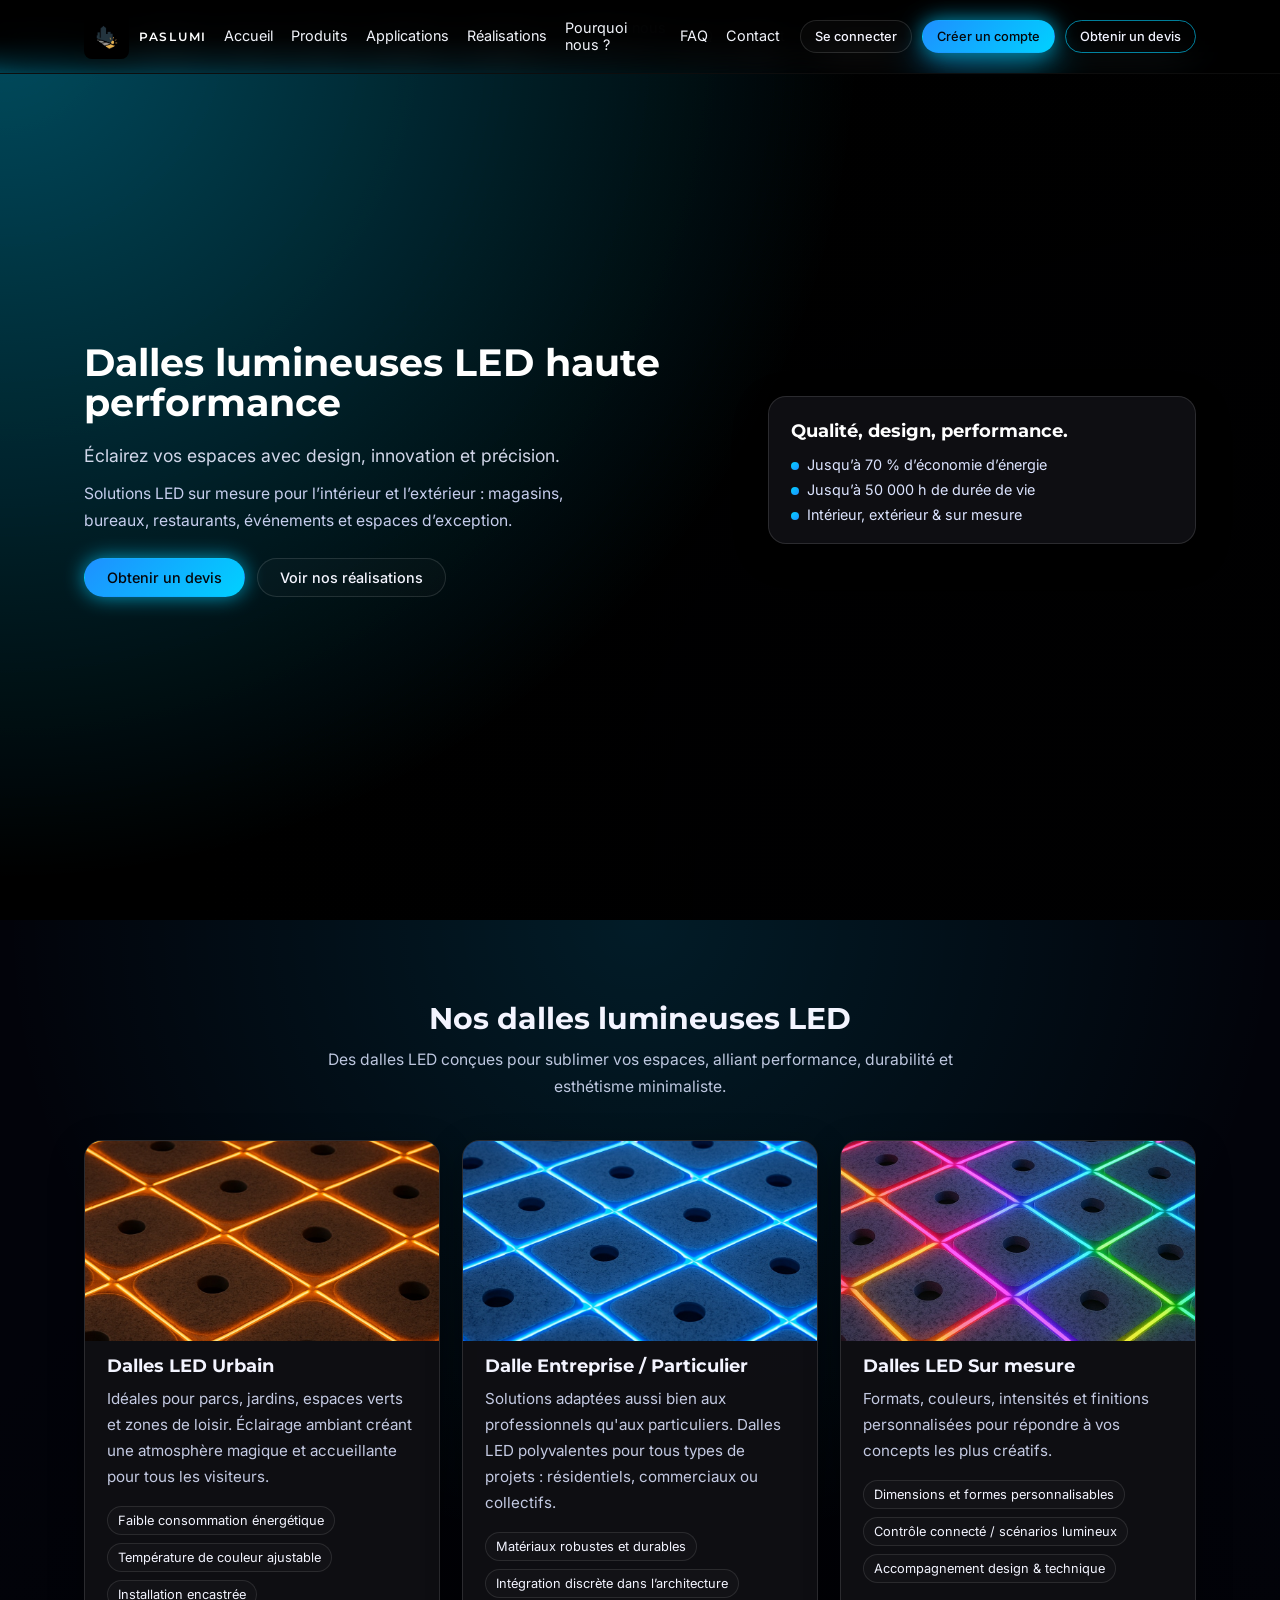
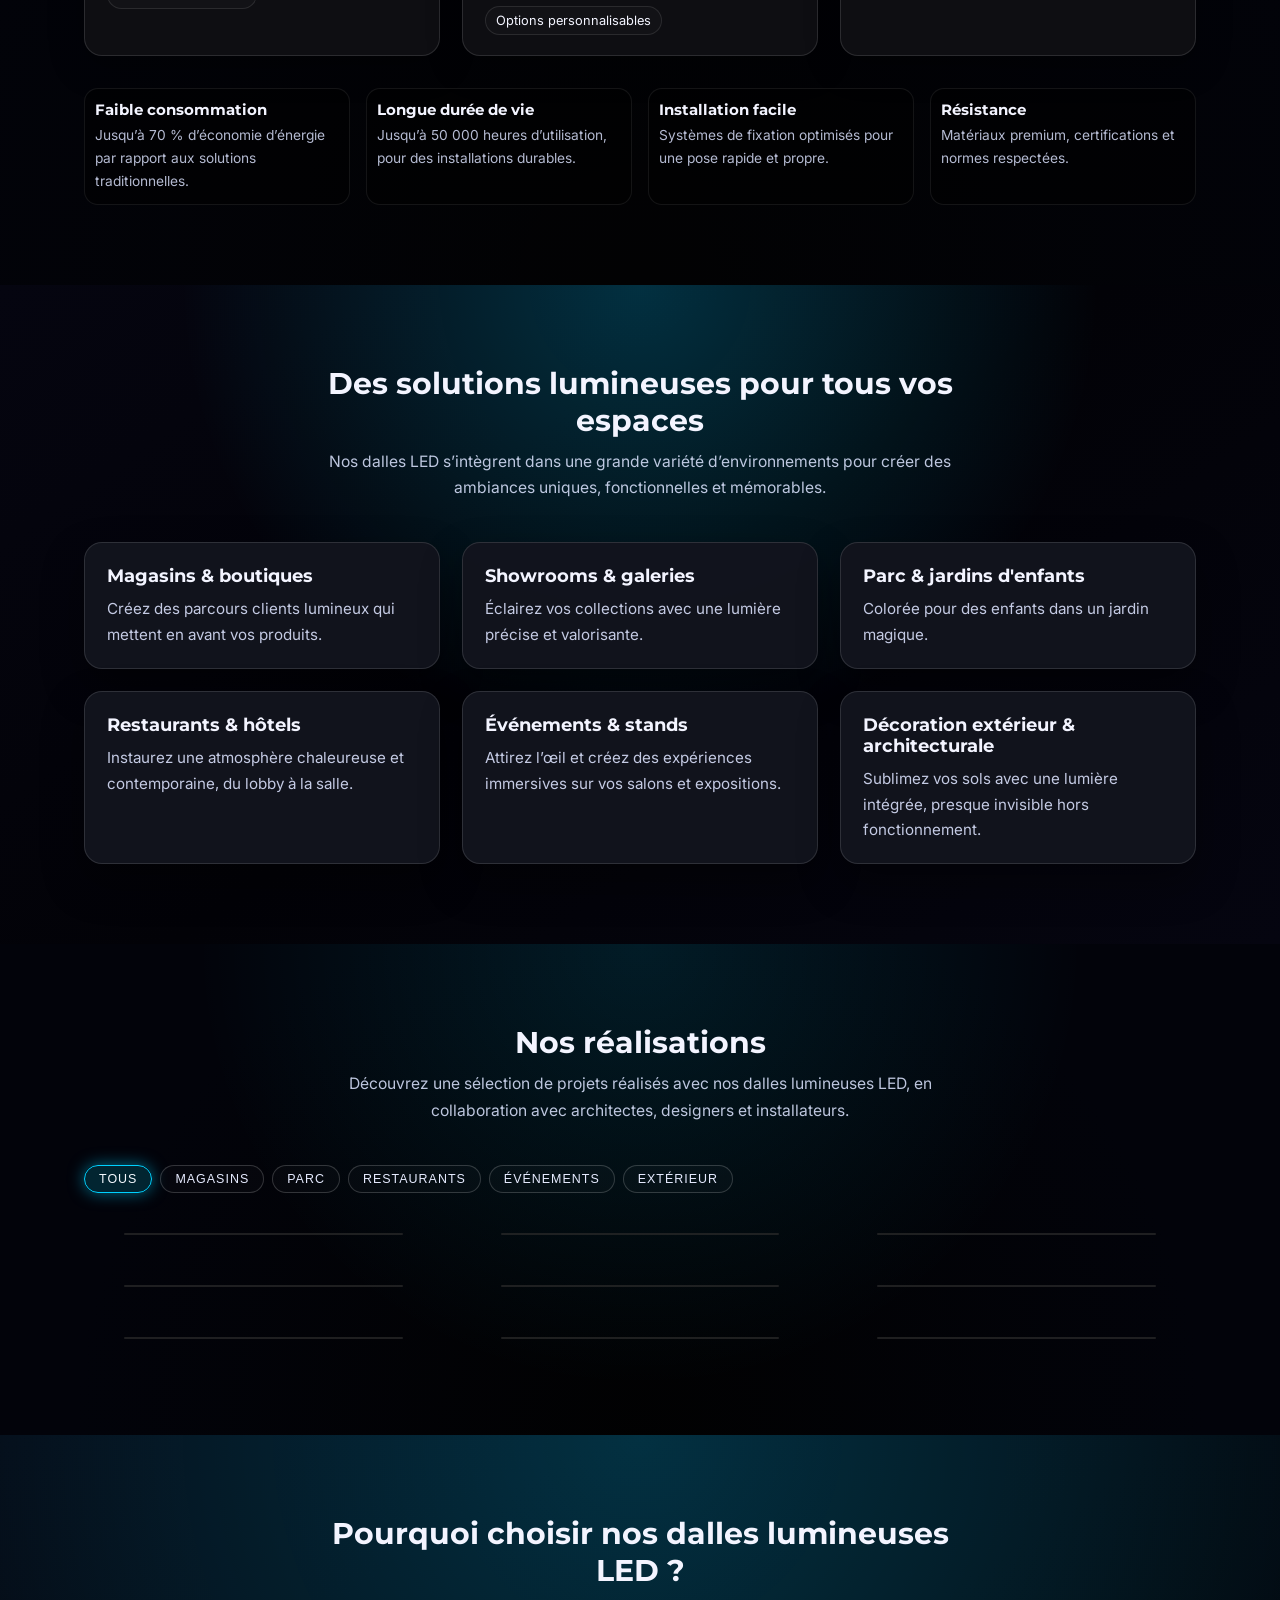
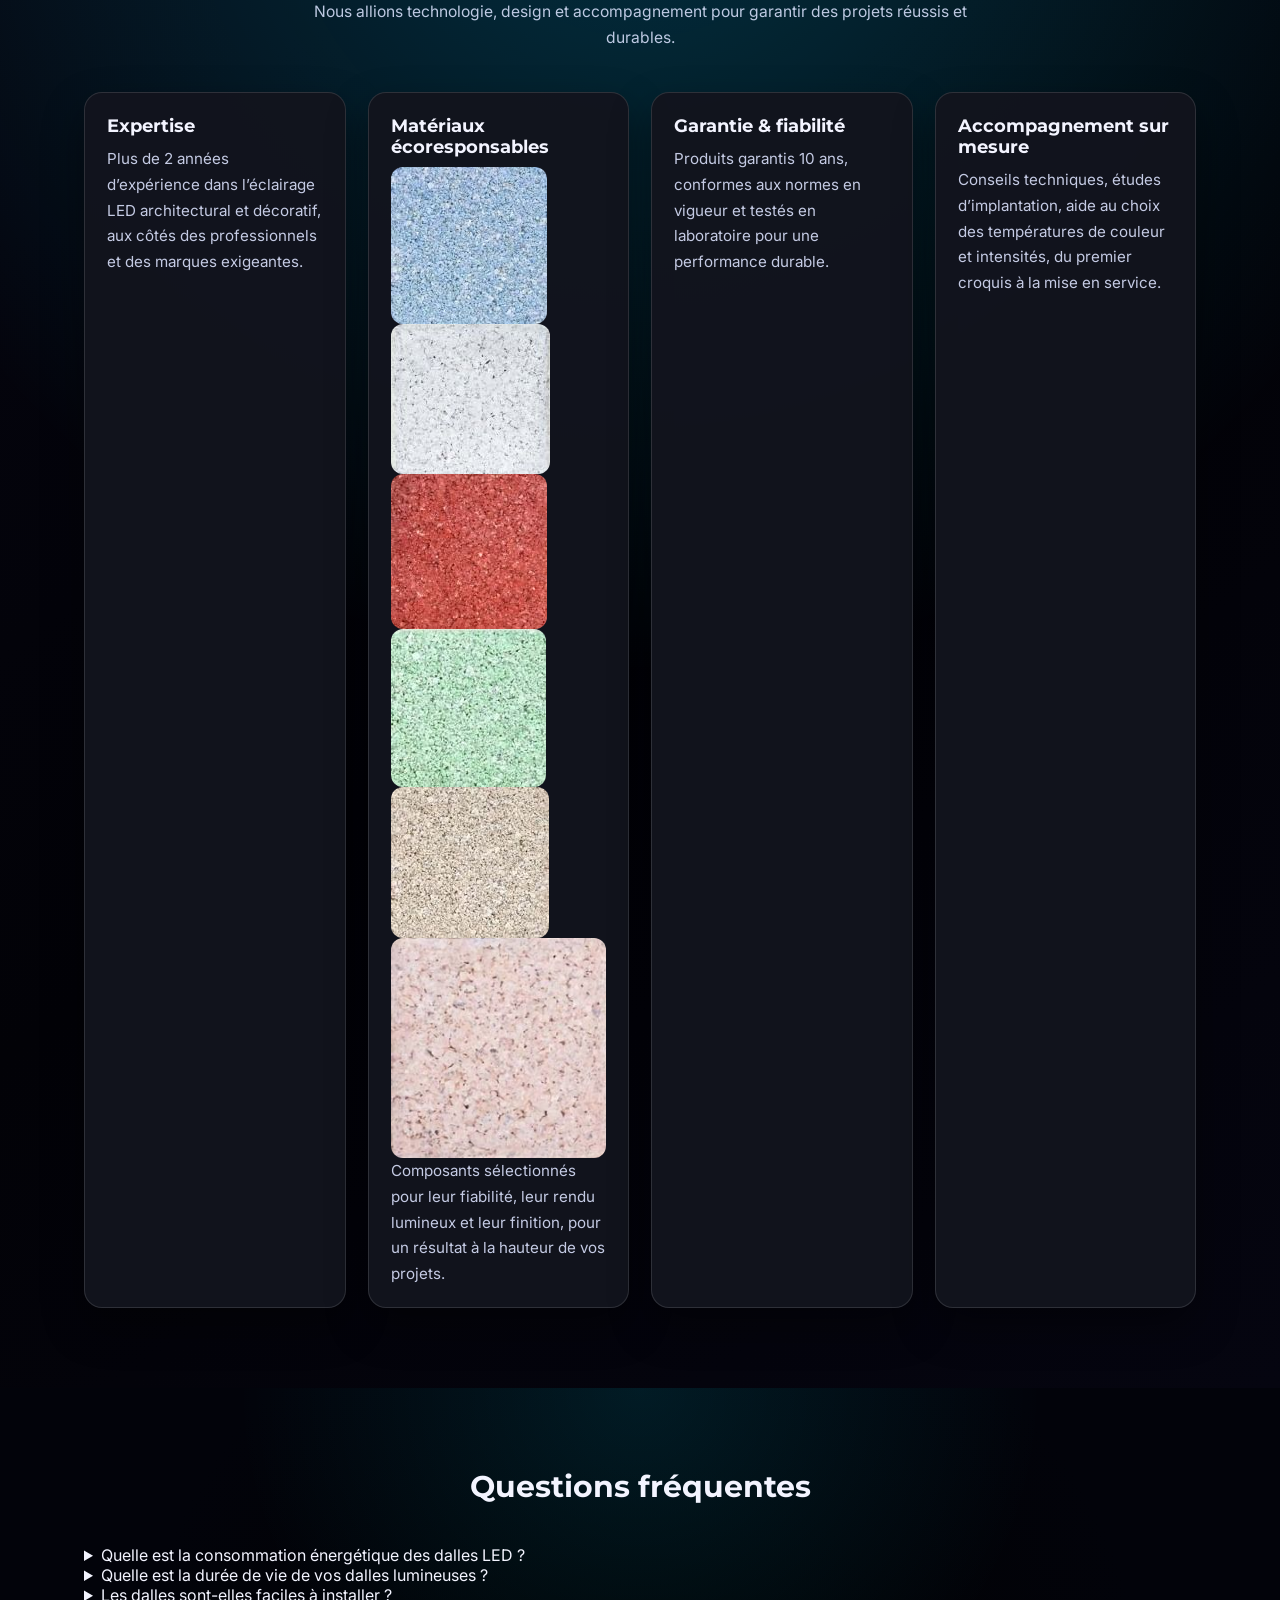
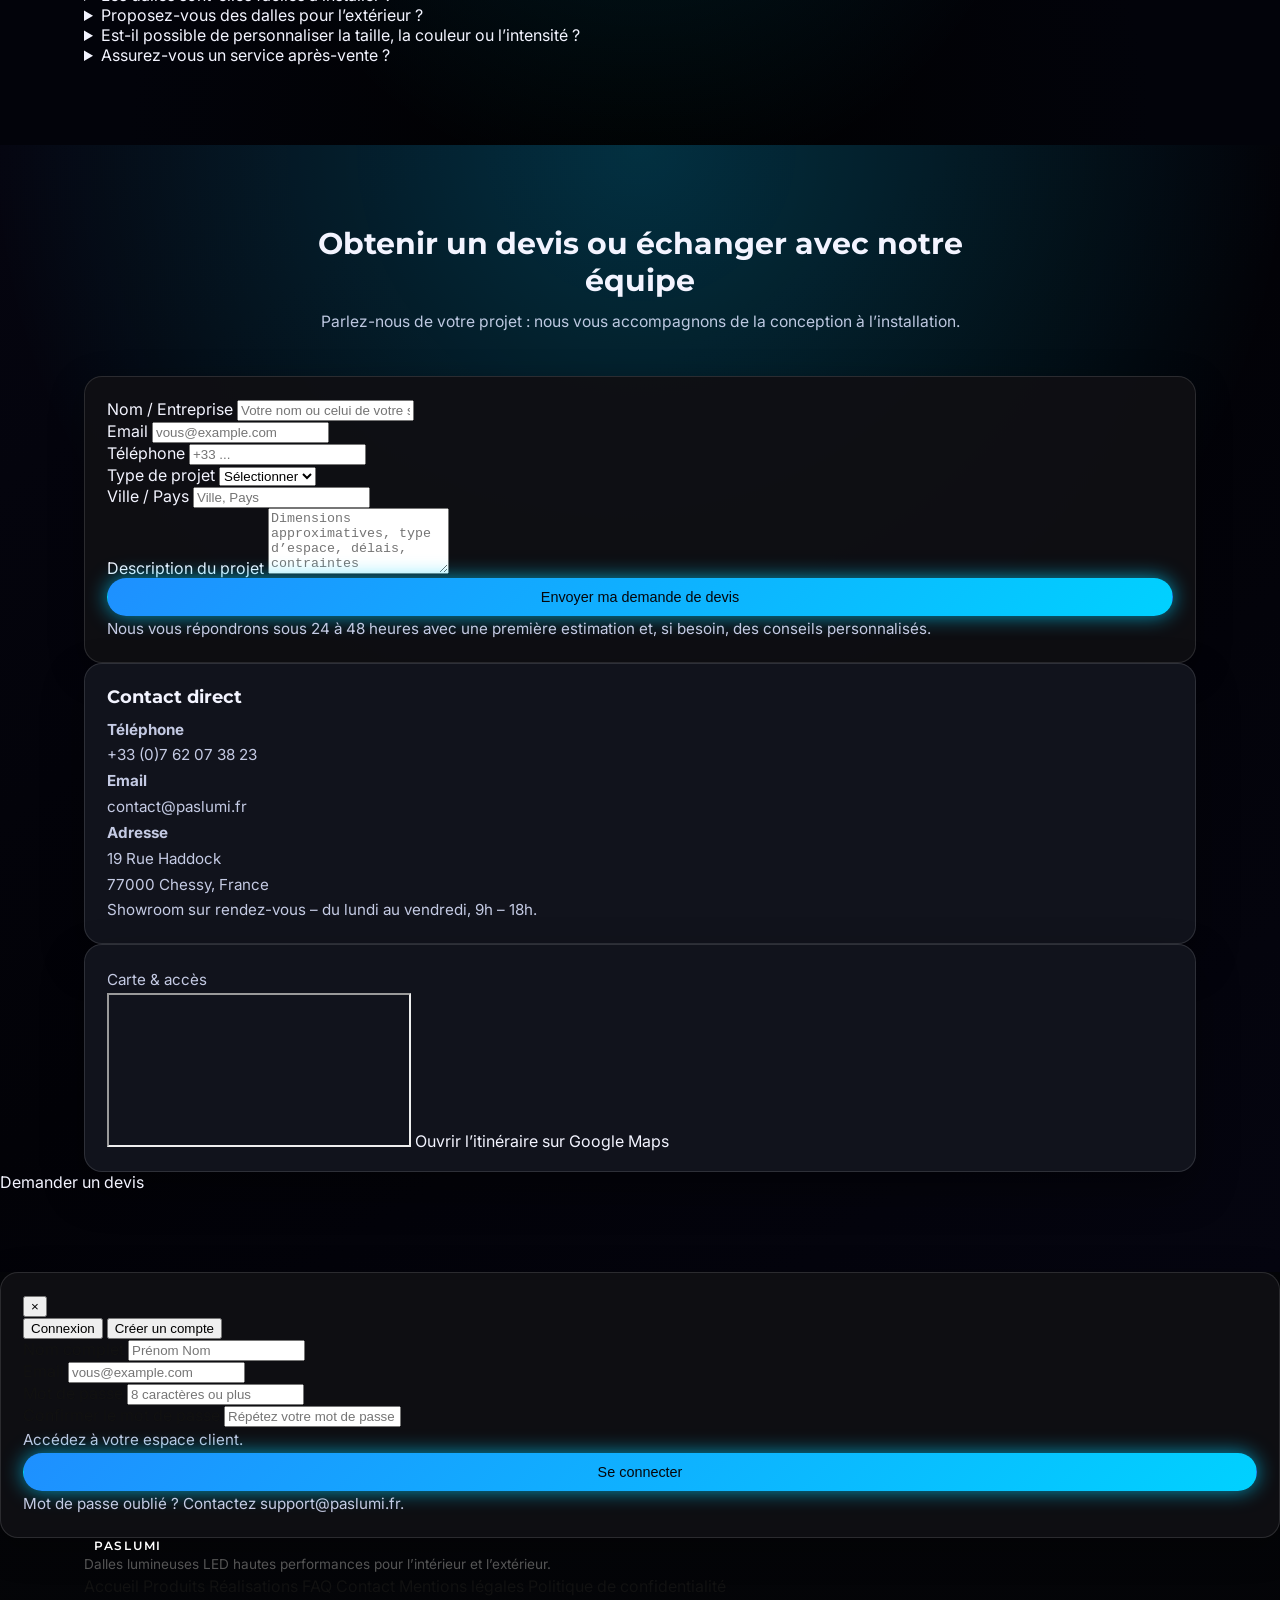
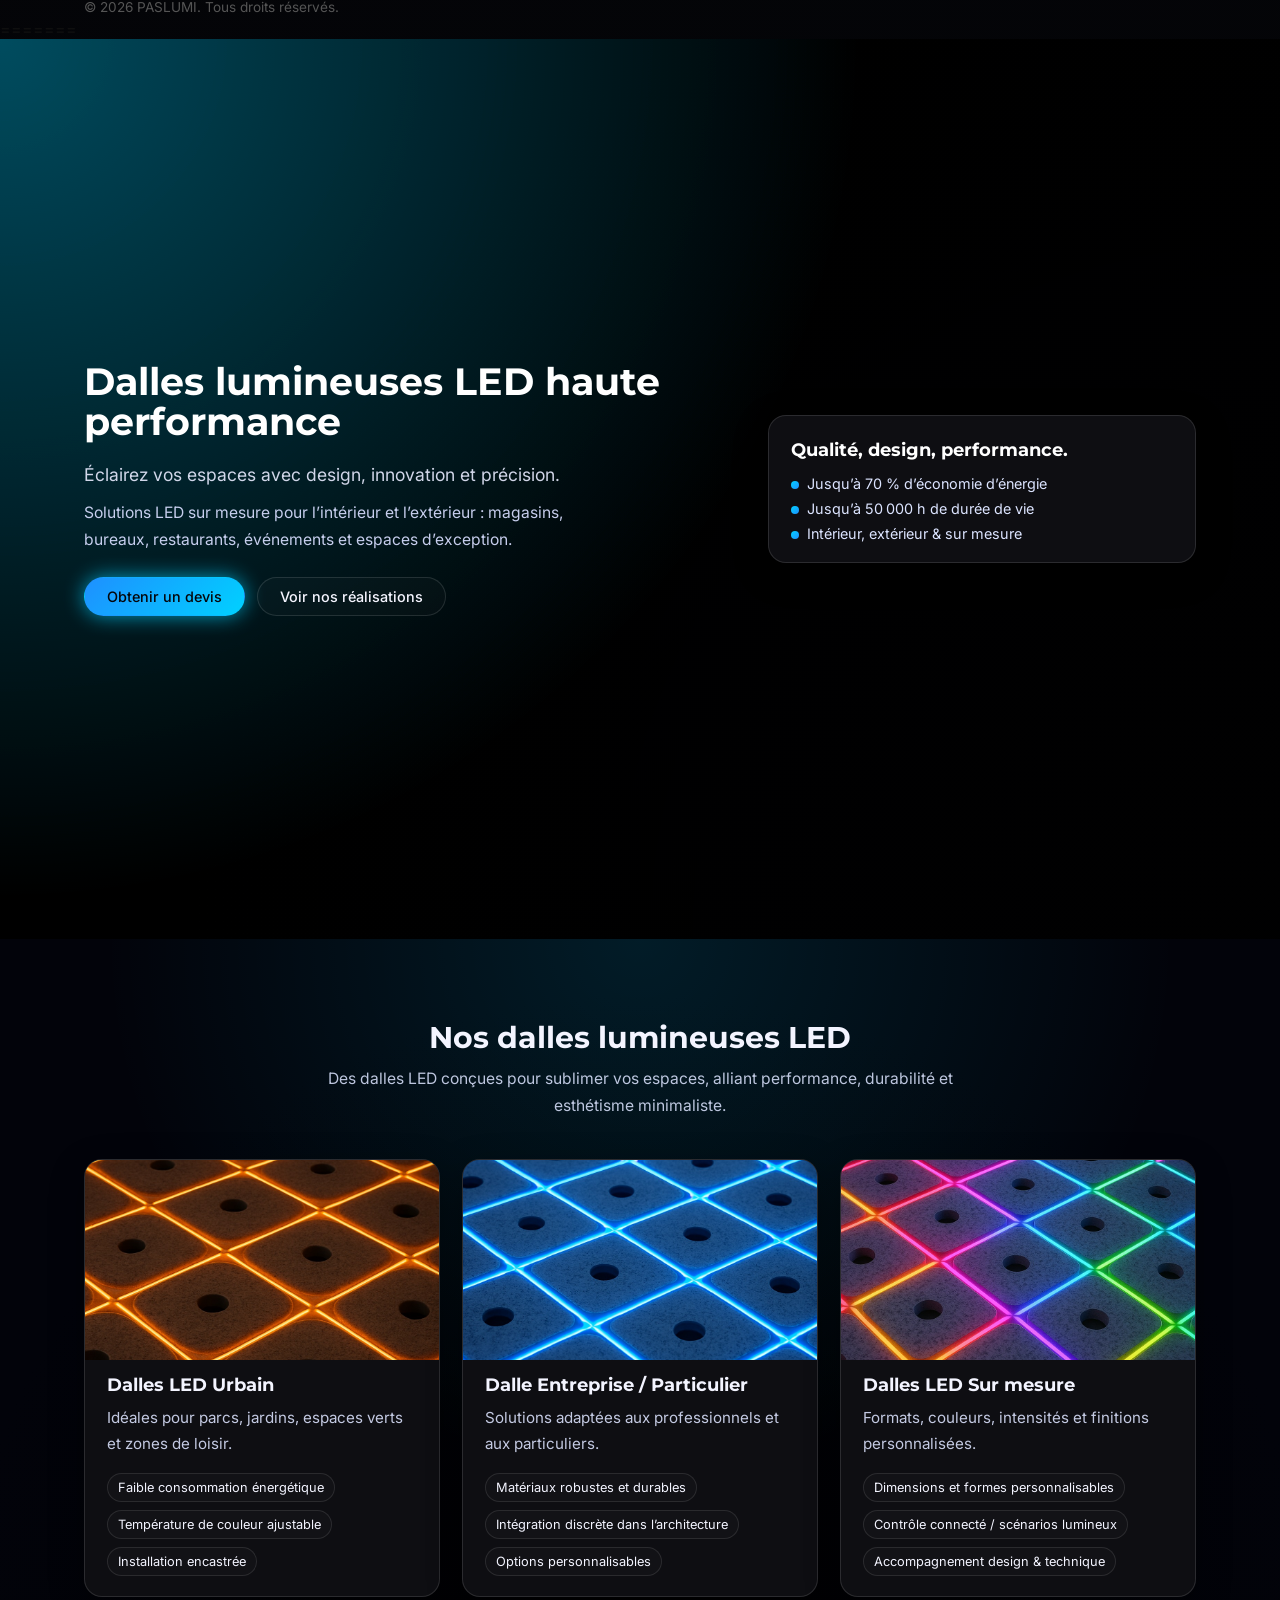
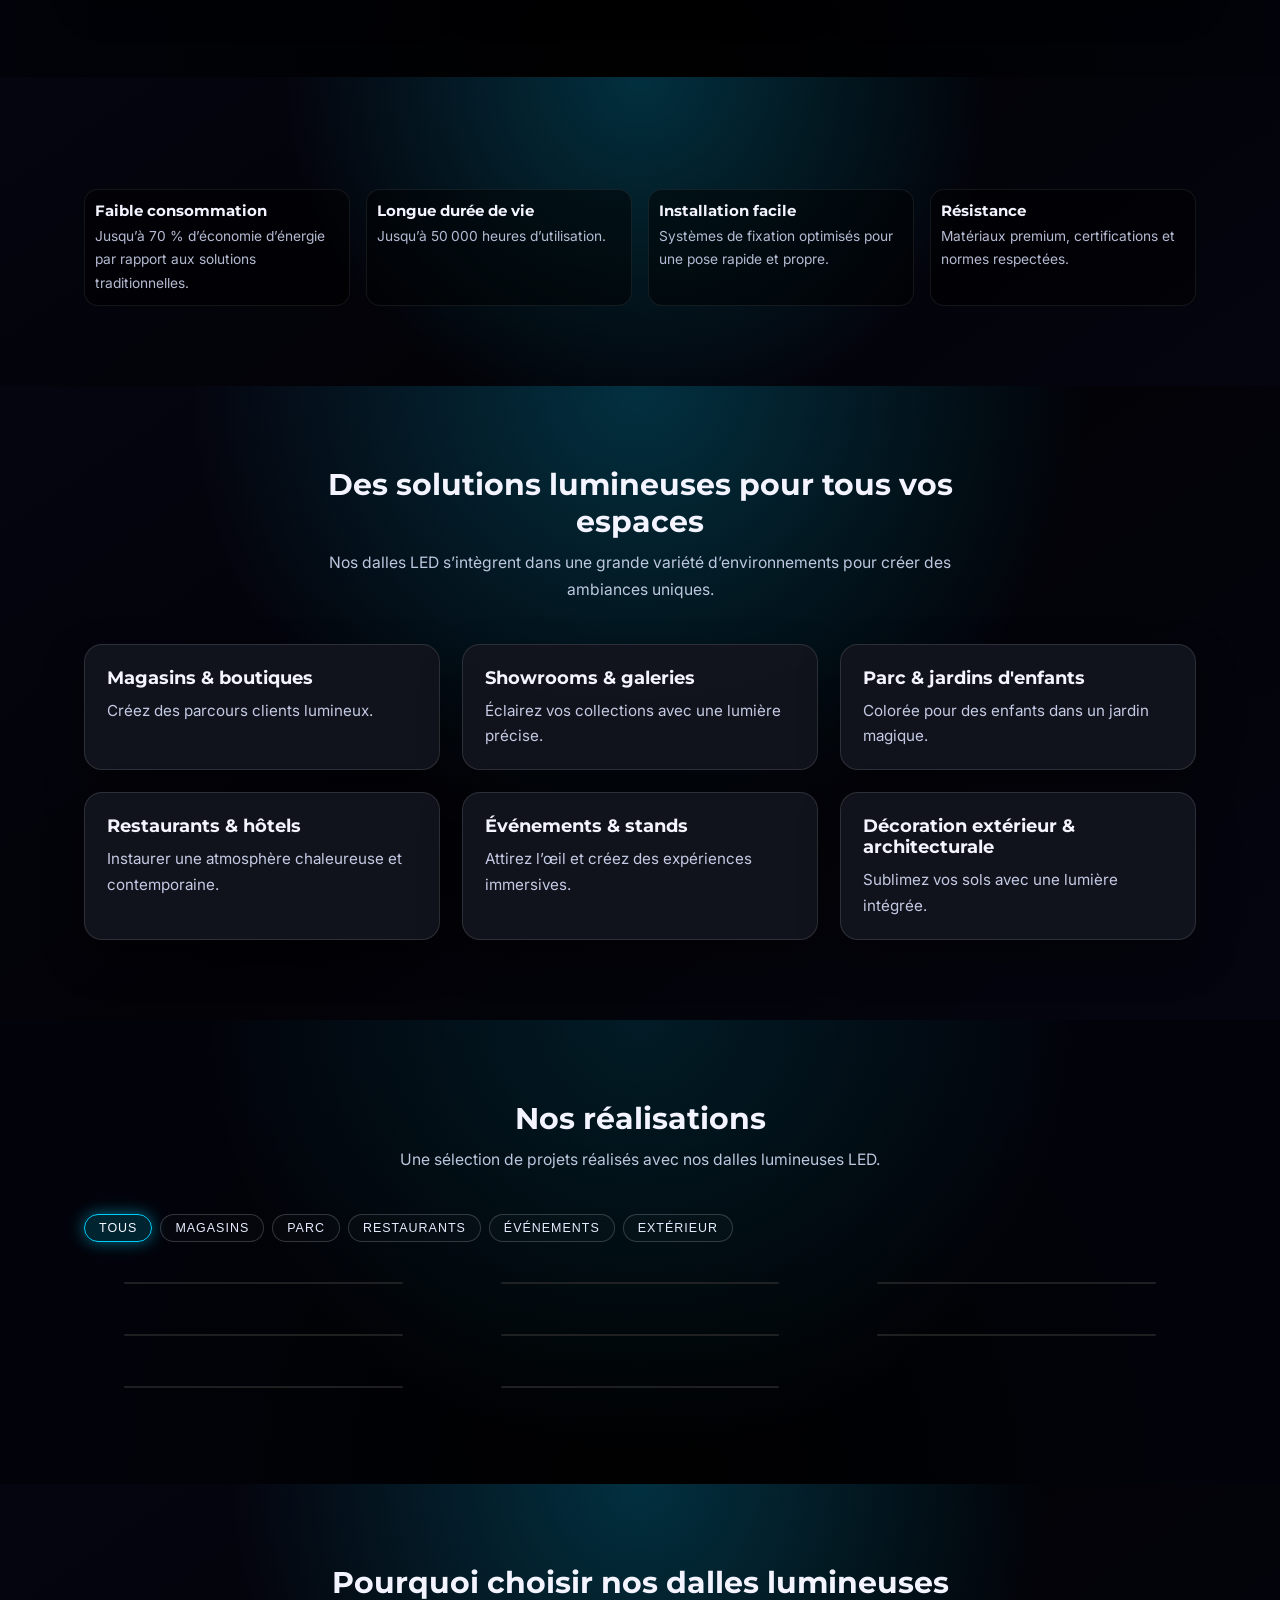
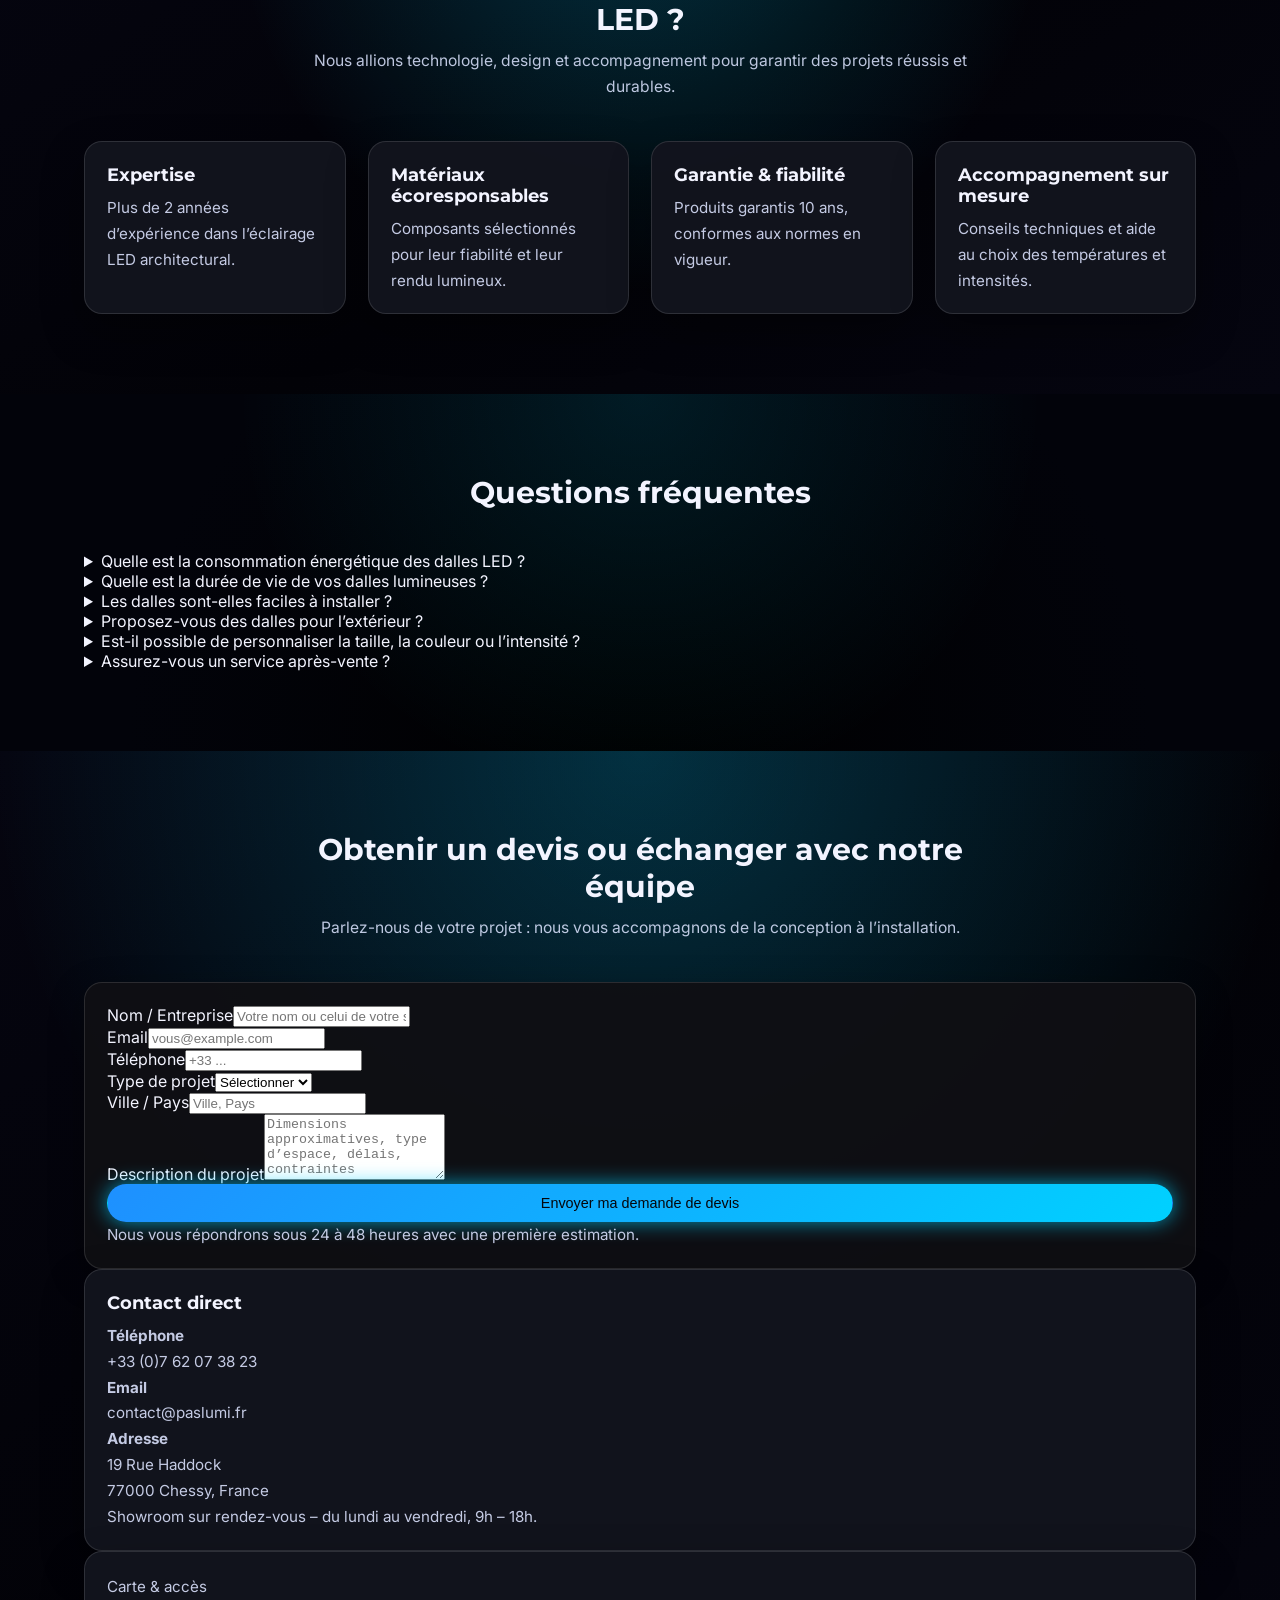
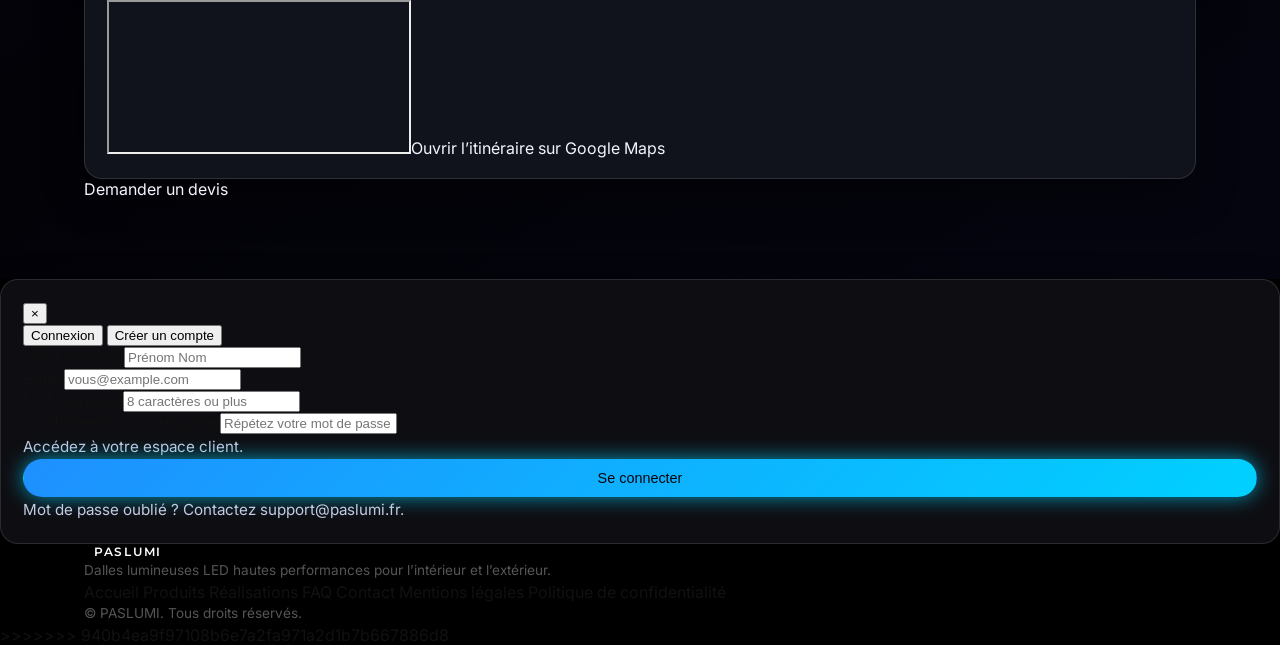
==== commit fed4be77: "page profil 2" ====
--- a/index.html
+++ b/index.html
@@ -1,5 +1,6 @@
-<!DOCTYPE html>
+﻿<!DOCTYPE html>
 <html lang="fr">
+<<<<<<< HEAD
   <head>
     <meta charset="UTF-8" />
     <meta name="viewport" content="width=device-width, initial-scale=1.0" />
@@ -604,4 +605,21 @@
 
     <script src="script.js"></script>
   </body>
-</html>+</html>
+=======
+<head>
+  <meta charset="UTF-8" />
+  <meta name="viewport" content="width=device-width, initial-scale=1.0" />
+  <title>PASLUMI – Dalles lumineuses LED haute performance</title>
+  <meta name="description" content="Dalles lumineuses LED haute performance pour l’intérieur et l’extérieur : design, innovation et économies d’énergie. Demandez votre devis sur mesure." />
+  <link rel="preconnect" href="https://fonts.googleapis.com" />
+  <link rel="preconnect" href="https://fonts.gstatic.com" crossorigin />
+  <link href="https://fonts.googleapis.com/css2?family=Montserrat:wght@400;500;600;700&family=Inter:wght@300;400;500;600&display=swap" rel="stylesheet" />
+  <link rel="stylesheet" href="styles.css" />
+</head>
+<body>
+  <div id="page-root"></div>
+  <script src="js/load-index.js"></script>
+</body>
+</html>
+>>>>>>> 940b4ea9f97108b6e7a2fa971a2d1b7b667886d8
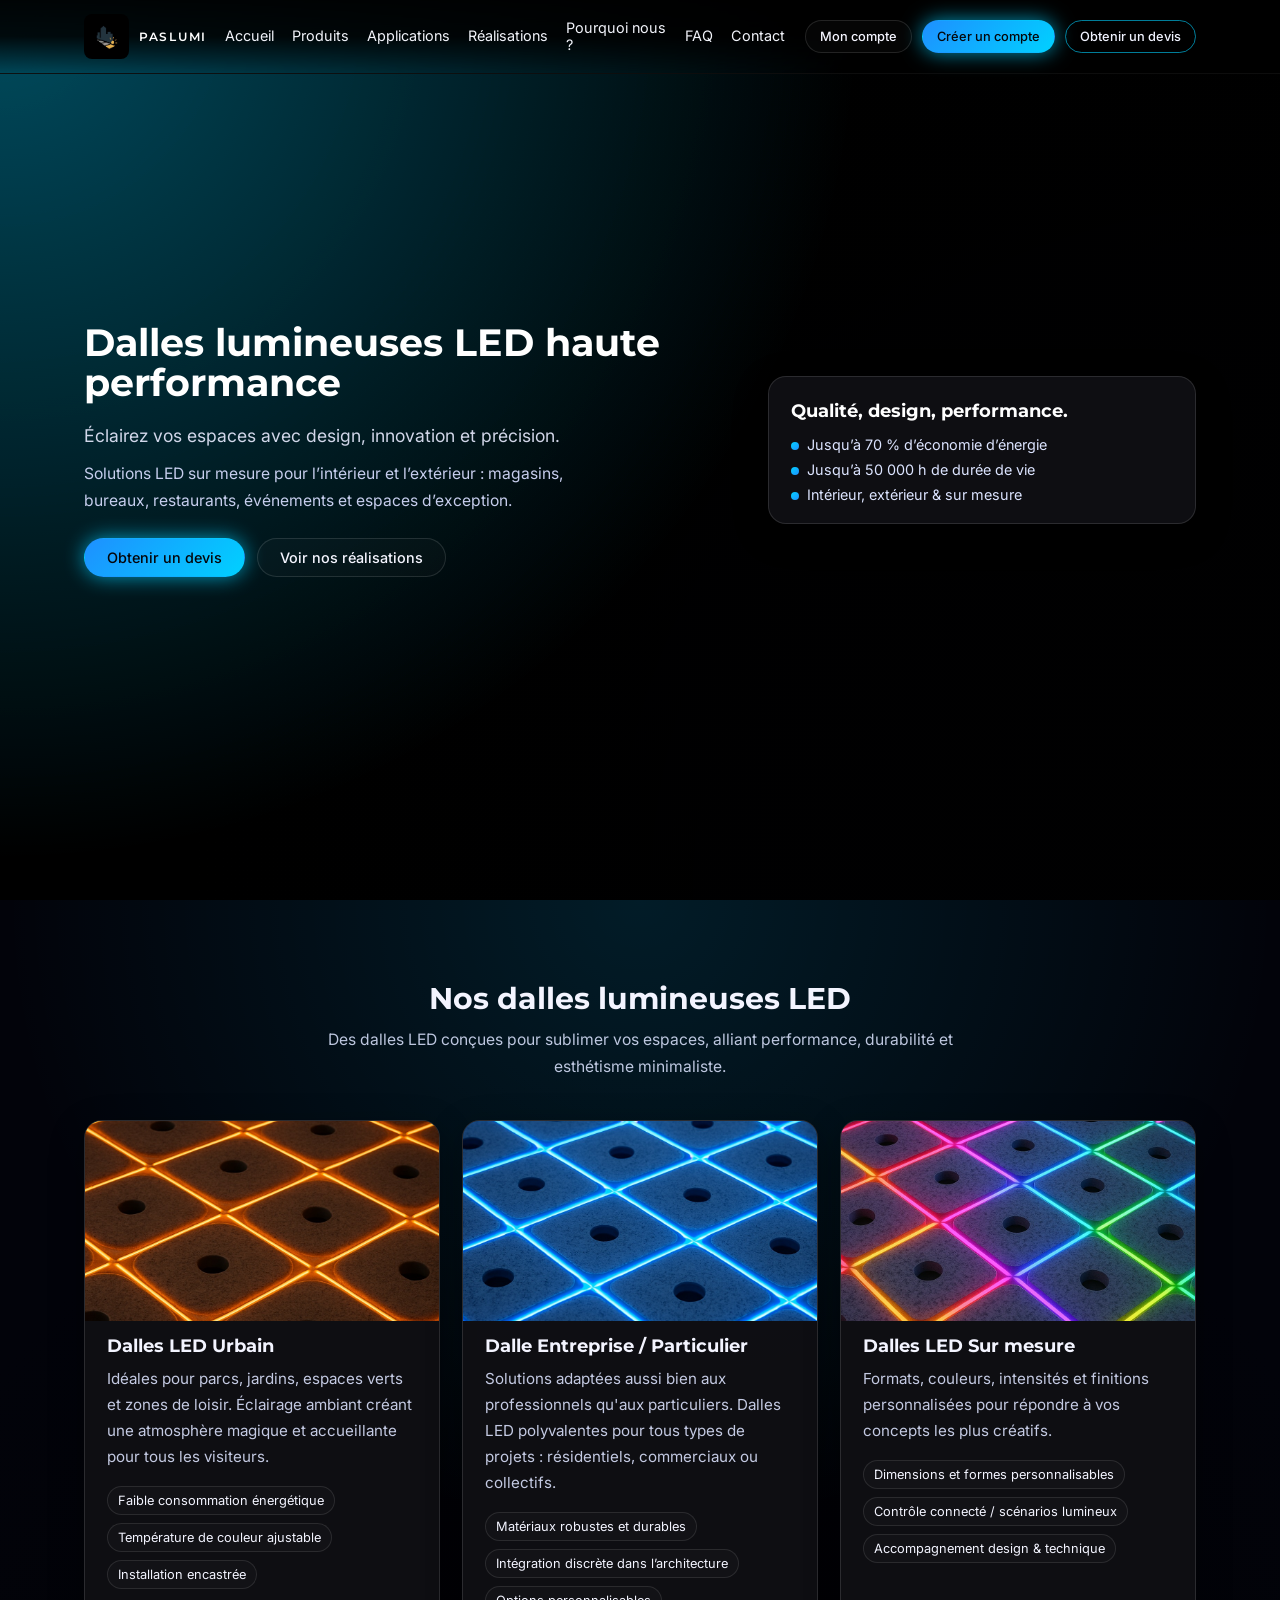
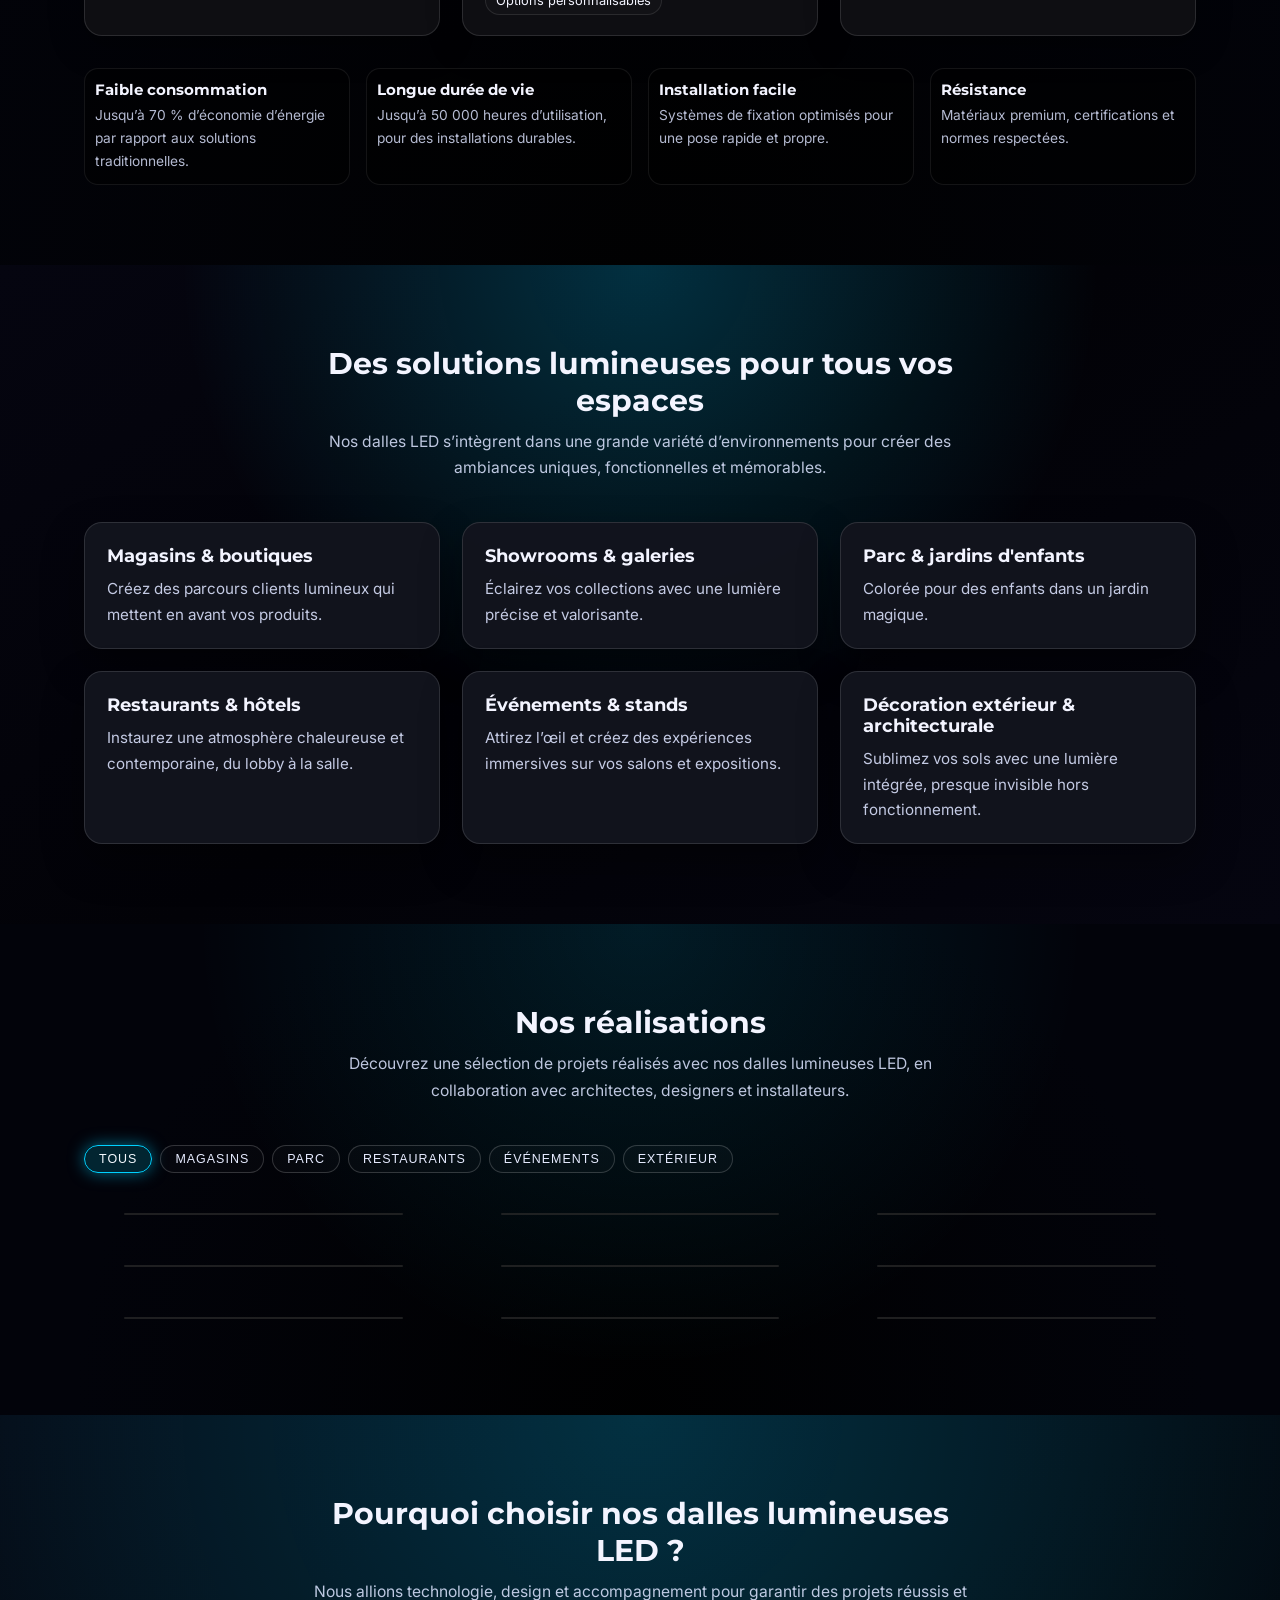
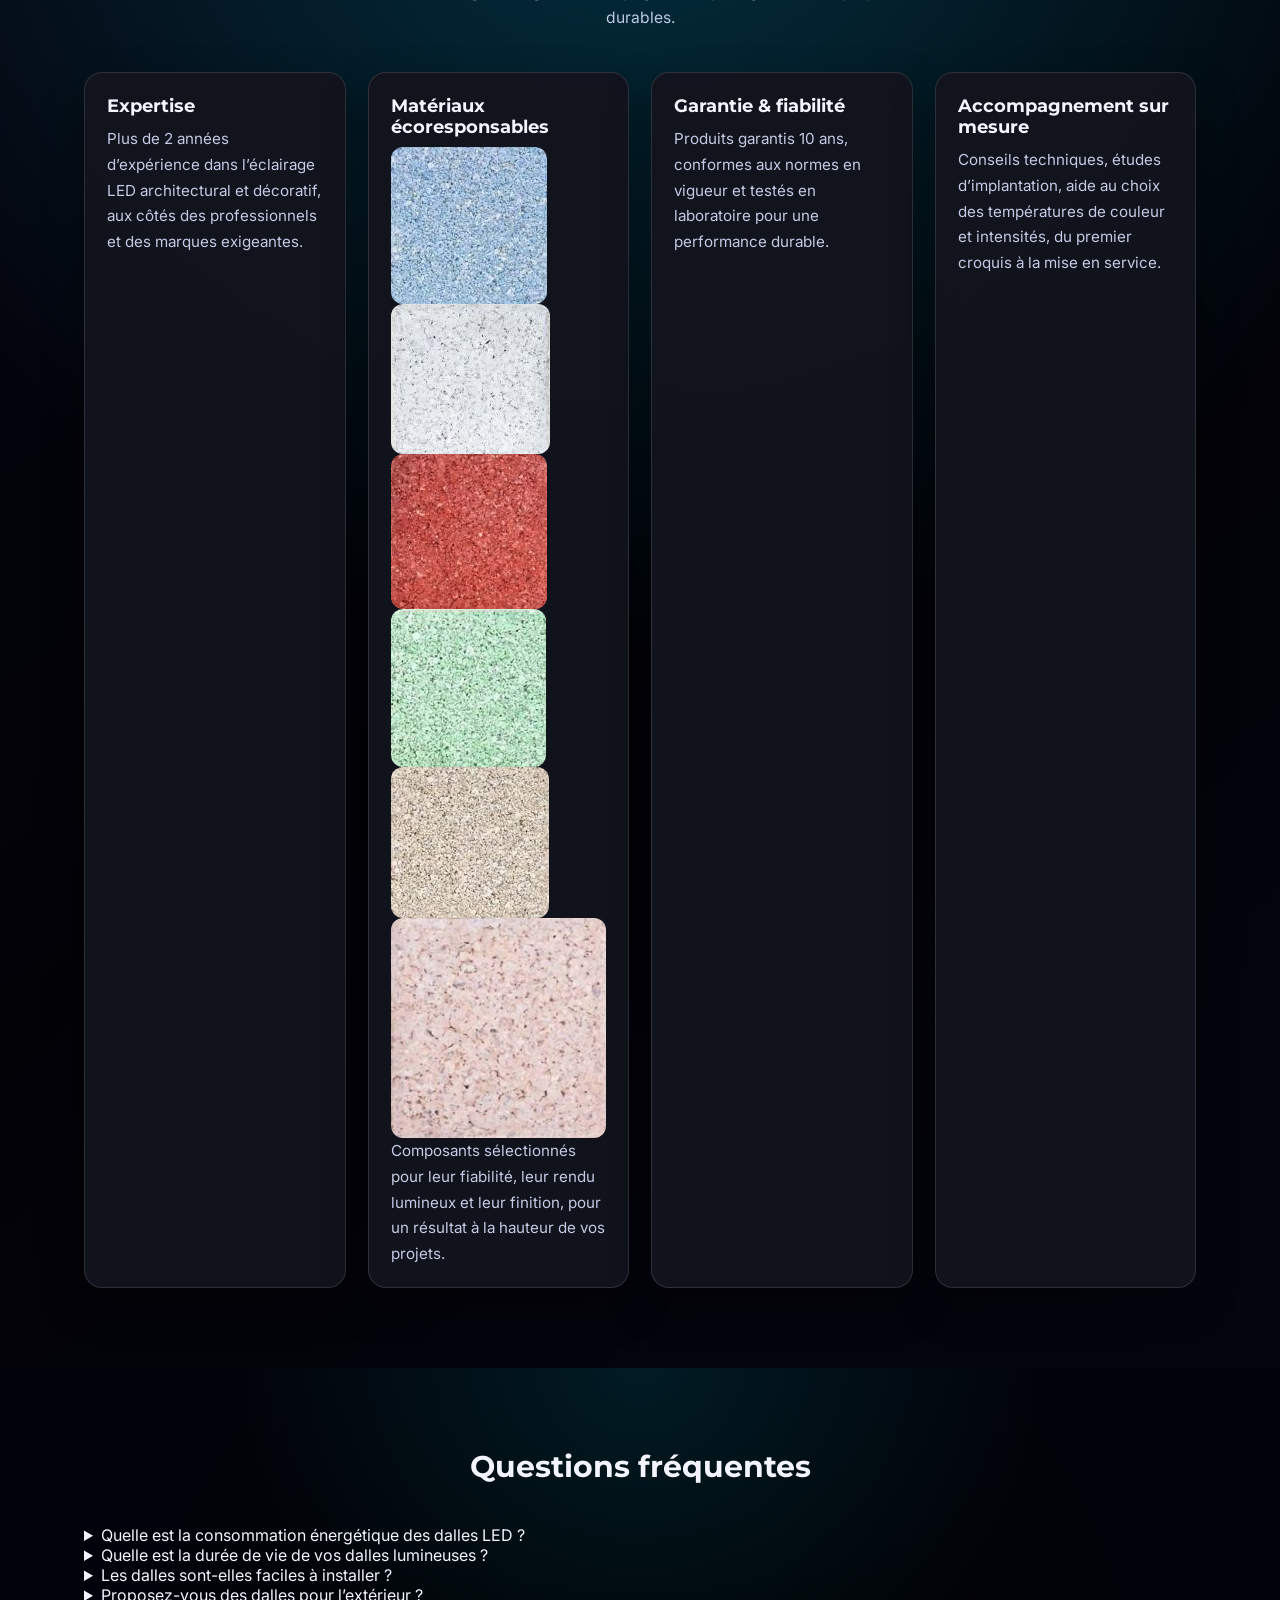
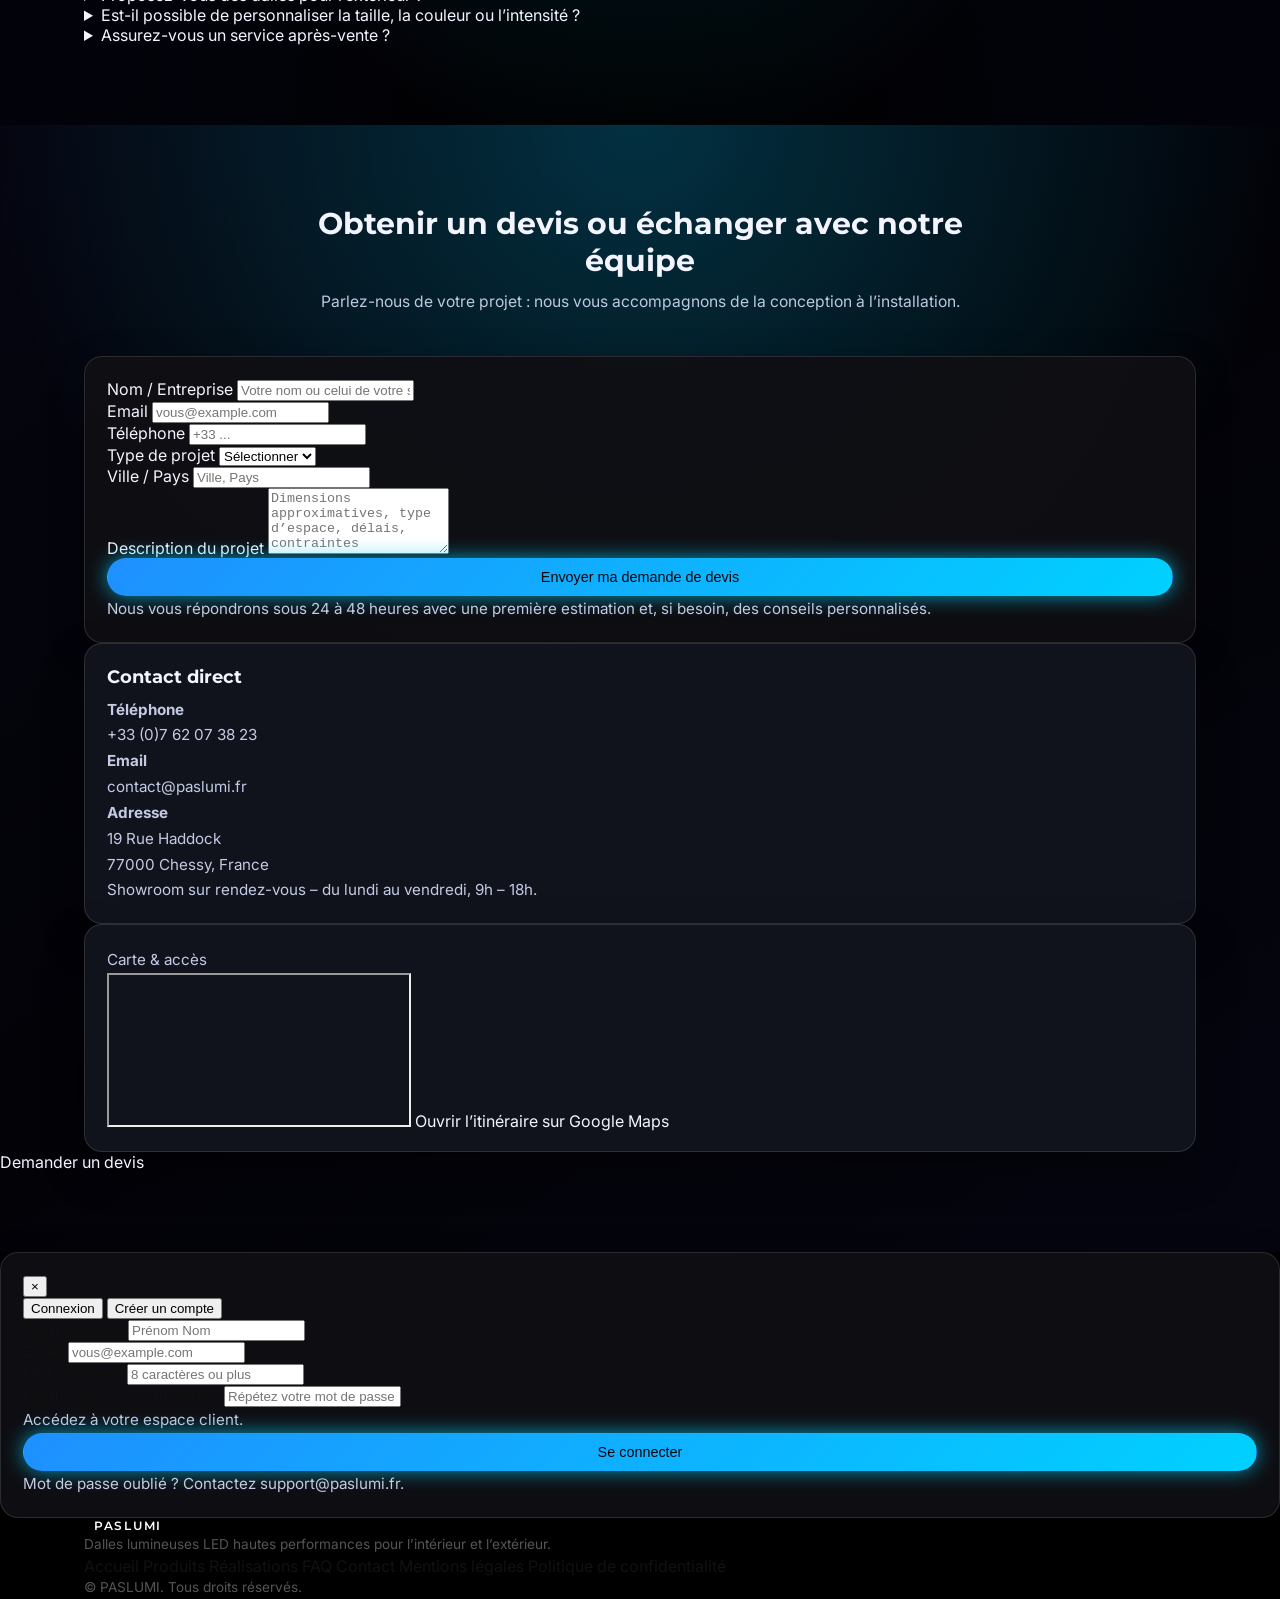
==== commit 6b3616ec: "Page profil 3" ====
--- a/index.html
+++ b/index.html
@@ -1,6 +1,5 @@
 ﻿<!DOCTYPE html>
 <html lang="fr">
-<<<<<<< HEAD
   <head>
     <meta charset="UTF-8" />
     <meta name="viewport" content="width=device-width, initial-scale=1.0" />
@@ -606,20 +605,3 @@
     <script src="script.js"></script>
   </body>
 </html>
-=======
-<head>
-  <meta charset="UTF-8" />
-  <meta name="viewport" content="width=device-width, initial-scale=1.0" />
-  <title>PASLUMI – Dalles lumineuses LED haute performance</title>
-  <meta name="description" content="Dalles lumineuses LED haute performance pour l’intérieur et l’extérieur : design, innovation et économies d’énergie. Demandez votre devis sur mesure." />
-  <link rel="preconnect" href="https://fonts.googleapis.com" />
-  <link rel="preconnect" href="https://fonts.gstatic.com" crossorigin />
-  <link href="https://fonts.googleapis.com/css2?family=Montserrat:wght@400;500;600;700&family=Inter:wght@300;400;500;600&display=swap" rel="stylesheet" />
-  <link rel="stylesheet" href="styles.css" />
-</head>
-<body>
-  <div id="page-root"></div>
-  <script src="js/load-index.js"></script>
-</body>
-</html>
->>>>>>> 940b4ea9f97108b6e7a2fa971a2d1b7b667886d8
